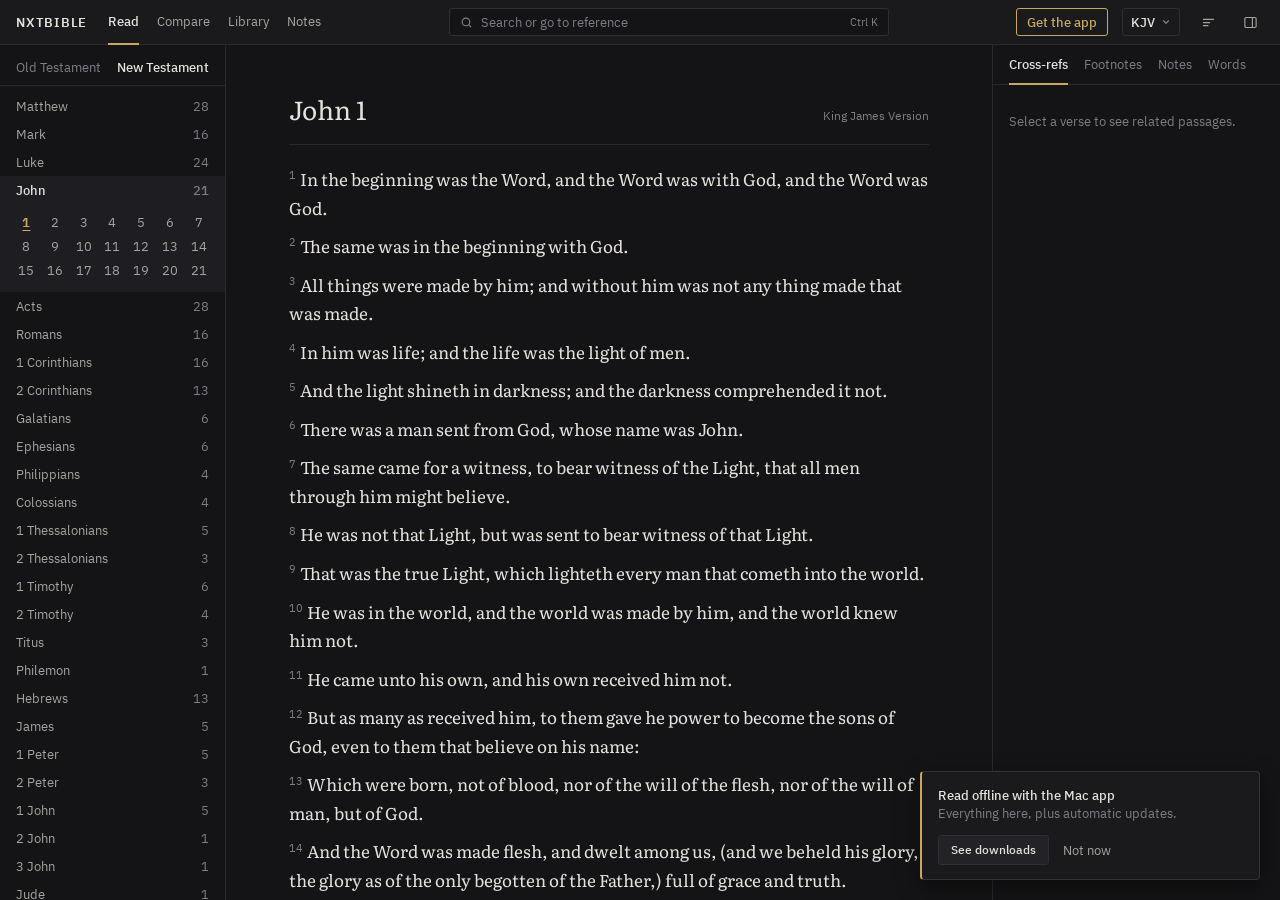
==== index.html @ 22b4a1e2 "Deploy web build from 6adc474" ====
<!doctype html>
<html lang="en">
  <head>
    <meta charset="utf-8" />
    <meta name="viewport" content="width=device-width, initial-scale=1" />
    <meta http-equiv="Content-Security-Policy" content="default-src 'self'; script-src 'self'; style-src 'self' 'unsafe-inline'; font-src 'self' data:; img-src 'self' data:; connect-src 'self' https://api.github.com ws://localhost:5173" />
    <link rel="icon" type="image/svg+xml" href="./favicon.svg" />
    <title>nxtbible</title>
    <script type="module" crossorigin src="./assets/index-Ht3ZjRnN.js"></script>
    <link rel="stylesheet" crossorigin href="./assets/index-B3bSe0-s.css">
  </head>
  <body>
    <div id="root"></div>
  </body>
</html>
---- assets/index-B3bSe0-s.css ----
@font-face{font-family:IBM Plex Sans;font-style:normal;font-display:swap;font-weight:400;src:url(./ibm-plex-sans-cyrillic-ext-400-normal-BJItruJi.woff2) format("woff2"),url(./ibm-plex-sans-cyrillic-ext-400-normal-C1SKuNhx.woff) format("woff");unicode-range:U+0460-052F,U+1C80-1C88,U+20B4,U+2DE0-2DFF,U+A640-A69F,U+FE2E-FE2F}@font-face{font-family:IBM Plex Sans;font-style:normal;font-display:swap;font-weight:400;src:url(./ibm-plex-sans-cyrillic-400-normal-BPWuI_CM.woff2) format("woff2"),url(./ibm-plex-sans-cyrillic-400-normal-CTUnhTqV.woff) format("woff");unicode-range:U+0301,U+0400-045F,U+0490-0491,U+04B0-04B1,U+2116}@font-face{font-family:IBM Plex Sans;font-style:normal;font-display:swap;font-weight:400;src:url(./ibm-plex-sans-greek-400-normal-n6oPB5VF.woff2) format("woff2"),url(./ibm-plex-sans-greek-400-normal-DSasf_jt.woff) format("woff");unicode-range:U+0370-0377,U+037A-037F,U+0384-038A,U+038C,U+038E-03A1,U+03A3-03FF}@font-face{font-family:IBM Plex Sans;font-style:normal;font-display:swap;font-weight:400;src:url(./ibm-plex-sans-vietnamese-400-normal-B97dYap6.woff2) format("woff2"),url(./ibm-plex-sans-vietnamese-400-normal-OKGpH0gQ.woff) format("woff");unicode-range:U+0102-0103,U+0110-0111,U+0128-0129,U+0168-0169,U+01A0-01A1,U+01AF-01B0,U+0300-0301,U+0303-0304,U+0308-0309,U+0323,U+0329,U+1EA0-1EF9,U+20AB}@font-face{font-family:IBM Plex Sans;font-style:normal;font-display:swap;font-weight:400;src:url(./ibm-plex-sans-latin-ext-400-normal-BHf956ki.woff2) format("woff2"),url(./ibm-plex-sans-latin-ext-400-normal-CyDjbWPV.woff) format("woff");unicode-range:U+0100-02AF,U+0304,U+0308,U+0329,U+1E00-1E9F,U+1EF2-1EFF,U+2020,U+20A0-20AB,U+20AD-20C0,U+2113,U+2C60-2C7F,U+A720-A7FF}@font-face{font-family:IBM Plex Sans;font-style:normal;font-display:swap;font-weight:400;src:url(./ibm-plex-sans-latin-400-normal-CdZtFfYS.woff2) format("woff2"),url(./ibm-plex-sans-latin-400-normal-BU83cd9M.woff) format("woff");unicode-range:U+0000-00FF,U+0131,U+0152-0153,U+02BB-02BC,U+02C6,U+02DA,U+02DC,U+0304,U+0308,U+0329,U+2000-206F,U+2074,U+20AC,U+2122,U+2191,U+2193,U+2212,U+2215,U+FEFF,U+FFFD}@font-face{font-family:IBM Plex Sans;font-style:normal;font-display:swap;font-weight:500;src:url(./ibm-plex-sans-cyrillic-ext-500-normal-Cfrm0EKX.woff2) format("woff2"),url(./ibm-plex-sans-cyrillic-ext-500-normal-DujcQJCN.woff) format("woff");unicode-range:U+0460-052F,U+1C80-1C88,U+20B4,U+2DE0-2DFF,U+A640-A69F,U+FE2E-FE2F}@font-face{font-family:IBM Plex Sans;font-style:normal;font-display:swap;font-weight:500;src:url(./ibm-plex-sans-cyrillic-500-normal-D1zm99-P.woff2) format("woff2"),url(./ibm-plex-sans-cyrillic-500-normal-BEypoZQd.woff) format("woff");unicode-range:U+0301,U+0400-045F,U+0490-0491,U+04B0-04B1,U+2116}@font-face{font-family:IBM Plex Sans;font-style:normal;font-display:swap;font-weight:500;src:url(./ibm-plex-sans-greek-500-normal-By04ZBDJ.woff2) format("woff2"),url(./ibm-plex-sans-greek-500-normal-BwBTeJfm.woff) format("woff");unicode-range:U+0370-0377,U+037A-037F,U+0384-038A,U+038C,U+038E-03A1,U+03A3-03FF}@font-face{font-family:IBM Plex Sans;font-style:normal;font-display:swap;font-weight:500;src:url(./ibm-plex-sans-vietnamese-500-normal-rpgY82Kd.woff2) format("woff2"),url(./ibm-plex-sans-vietnamese-500-normal-V_-bWxzT.woff) format("woff");unicode-range:U+0102-0103,U+0110-0111,U+0128-0129,U+0168-0169,U+01A0-01A1,U+01AF-01B0,U+0300-0301,U+0303-0304,U+0308-0309,U+0323,U+0329,U+1EA0-1EF9,U+20AB}@font-face{font-family:IBM Plex Sans;font-style:normal;font-display:swap;font-weight:500;src:url(./ibm-plex-sans-latin-ext-500-normal-DprGrCew.woff2) format("woff2"),url(./ibm-plex-sans-latin-ext-500-normal-CgrnmiIU.woff) format("woff");unicode-range:U+0100-02AF,U+0304,U+0308,U+0329,U+1E00-1E9F,U+1EF2-1EFF,U+2020,U+20A0-20AB,U+20AD-20C0,U+2113,U+2C60-2C7F,U+A720-A7FF}@font-face{font-family:IBM Plex Sans;font-style:normal;font-display:swap;font-weight:500;src:url(./ibm-plex-sans-latin-500-normal-BFLYOLbL.woff2) format("woff2"),url(./ibm-plex-sans-latin-500-normal-Dh0NORqx.woff) format("woff");unicode-range:U+0000-00FF,U+0131,U+0152-0153,U+02BB-02BC,U+02C6,U+02DA,U+02DC,U+0304,U+0308,U+0329,U+2000-206F,U+2074,U+20AC,U+2122,U+2191,U+2193,U+2212,U+2215,U+FEFF,U+FFFD}@font-face{font-family:IBM Plex Sans;font-style:normal;font-display:swap;font-weight:600;src:url(./ibm-plex-sans-cyrillic-ext-600-normal-jBHiQjEG.woff2) format("woff2"),url(./ibm-plex-sans-cyrillic-ext-600-normal-CJ5MtzOJ.woff) format("woff");unicode-range:U+0460-052F,U+1C80-1C88,U+20B4,U+2DE0-2DFF,U+A640-A69F,U+FE2E-FE2F}@font-face{font-family:IBM Plex Sans;font-style:normal;font-display:swap;font-weight:600;src:url(./ibm-plex-sans-cyrillic-600-normal-DM9A4i1K.woff2) format("woff2"),url(./ibm-plex-sans-cyrillic-600-normal-BuRiwhxF.woff) format("woff");unicode-range:U+0301,U+0400-045F,U+0490-0491,U+04B0-04B1,U+2116}@font-face{font-family:IBM Plex Sans;font-style:normal;font-display:swap;font-weight:600;src:url(./ibm-plex-sans-greek-600-normal-FZrtz_q-.woff2) format("woff2"),url(./ibm-plex-sans-greek-600-normal-BJUfoJTU.woff) format("woff");unicode-range:U+0370-0377,U+037A-037F,U+0384-038A,U+038C,U+038E-03A1,U+03A3-03FF}@font-face{font-family:IBM Plex Sans;font-style:normal;font-display:swap;font-weight:600;src:url(./ibm-plex-sans-vietnamese-600-normal-DHNi5J5O.woff2) format("woff2"),url(./ibm-plex-sans-vietnamese-600-normal-D03elqKW.woff) format("woff");unicode-range:U+0102-0103,U+0110-0111,U+0128-0129,U+0168-0169,U+01A0-01A1,U+01AF-01B0,U+0300-0301,U+0303-0304,U+0308-0309,U+0323,U+0329,U+1EA0-1EF9,U+20AB}@font-face{font-family:IBM Plex Sans;font-style:normal;font-display:swap;font-weight:600;src:url(./ibm-plex-sans-latin-ext-600-normal-dAZVOL-H.woff2) format("woff2"),url(./ibm-plex-sans-latin-ext-600-normal-bp4QDljZ.woff) format("woff");unicode-range:U+0100-02AF,U+0304,U+0308,U+0329,U+1E00-1E9F,U+1EF2-1EFF,U+2020,U+20A0-20AB,U+20AD-20C0,U+2113,U+2C60-2C7F,U+A720-A7FF}@font-face{font-family:IBM Plex Sans;font-style:normal;font-display:swap;font-weight:600;src:url(./ibm-plex-sans-latin-600-normal-BGOKnPO6.woff2) format("woff2"),url(./ibm-plex-sans-latin-600-normal-ZykYOGKL.woff) format("woff");unicode-range:U+0000-00FF,U+0131,U+0152-0153,U+02BB-02BC,U+02C6,U+02DA,U+02DC,U+0304,U+0308,U+0329,U+2000-206F,U+2074,U+20AC,U+2122,U+2191,U+2193,U+2212,U+2215,U+FEFF,U+FFFD}@font-face{font-family:Literata;font-style:normal;font-display:swap;font-weight:400;src:url([data-uri]) format("woff2"),url(./literata-cyrillic-ext-400-normal-Cnvai1qE.woff) format("woff");unicode-range:U+0460-052F,U+1C80-1C88,U+20B4,U+2DE0-2DFF,U+A640-A69F,U+FE2E-FE2F}@font-face{font-family:Literata;font-style:normal;font-display:swap;font-weight:400;src:url(./literata-cyrillic-400-normal-BCYdZ4uu.woff2) format("woff2"),url(./literata-cyrillic-400-normal-JS7ncuz3.woff) format("woff");unicode-range:U+0301,U+0400-045F,U+0490-0491,U+04B0-04B1,U+2116}@font-face{font-family:Literata;font-style:normal;font-display:swap;font-weight:400;src:url(./literata-greek-ext-400-normal-BIc4bqRt.woff2) format("woff2"),url(./literata-greek-ext-400-normal-BbpD3vsL.woff) format("woff");unicode-range:U+1F00-1FFF}@font-face{font-family:Literata;font-style:normal;font-display:swap;font-weight:400;src:url(./literata-greek-400-normal-DUXuhftN.woff2) format("woff2"),url(./literata-greek-400-normal-CD0iu55A.woff) format("woff");unicode-range:U+0370-0377,U+037A-037F,U+0384-038A,U+038C,U+038E-03A1,U+03A3-03FF}@font-face{font-family:Literata;font-style:normal;font-display:swap;font-weight:400;src:url(./literata-vietnamese-400-normal-xEdCzdlV.woff2) format("woff2"),url(./literata-vietnamese-400-normal-Ca_s8lW0.woff) format("woff");unicode-range:U+0102-0103,U+0110-0111,U+0128-0129,U+0168-0169,U+01A0-01A1,U+01AF-01B0,U+0300-0301,U+0303-0304,U+0308-0309,U+0323,U+0329,U+1EA0-1EF9,U+20AB}@font-face{font-family:Literata;font-style:normal;font-display:swap;font-weight:400;src:url(./literata-latin-ext-400-normal-CZeQV5yS.woff2) format("woff2"),url(./literata-latin-ext-400-normal-BHF4F2oG.woff) format("woff");unicode-range:U+0100-02AF,U+0304,U+0308,U+0329,U+1E00-1E9F,U+1EF2-1EFF,U+2020,U+20A0-20AB,U+20AD-20C0,U+2113,U+2C60-2C7F,U+A720-A7FF}@font-face{font-family:Literata;font-style:normal;font-display:swap;font-weight:400;src:url(./literata-latin-400-normal-pwNTyDBq.woff2) format("woff2"),url(./literata-latin-400-normal-B0cgBCHK.woff) format("woff");unicode-range:U+0000-00FF,U+0131,U+0152-0153,U+02BB-02BC,U+02C6,U+02DA,U+02DC,U+0304,U+0308,U+0329,U+2000-206F,U+2074,U+20AC,U+2122,U+2191,U+2193,U+2212,U+2215,U+FEFF,U+FFFD}@font-face{font-family:Literata;font-style:italic;font-display:swap;font-weight:400;src:url([data-uri]) format("woff2"),url(./literata-cyrillic-ext-400-italic-BeAWdvci.woff) format("woff");unicode-range:U+0460-052F,U+1C80-1C88,U+20B4,U+2DE0-2DFF,U+A640-A69F,U+FE2E-FE2F}@font-face{font-family:Literata;font-style:italic;font-display:swap;font-weight:400;src:url(./literata-cyrillic-400-italic-ClYt3Ozf.woff2) format("woff2"),url(./literata-cyrillic-400-italic-DPlGxc6O.woff) format("woff");unicode-range:U+0301,U+0400-045F,U+0490-0491,U+04B0-04B1,U+2116}@font-face{font-family:Literata;font-style:italic;font-display:swap;font-weight:400;src:url(./literata-greek-ext-400-italic-o1GE4r_a.woff2) format("woff2"),url(./literata-greek-ext-400-italic-DyfaCOgF.woff) format("woff");unicode-range:U+1F00-1FFF}@font-face{font-family:Literata;font-style:italic;font-display:swap;font-weight:400;src:url(./literata-greek-400-italic-CEYUoctM.woff2) format("woff2"),url(./literata-greek-400-italic-ED1KWX1V.woff) format("woff");unicode-range:U+0370-0377,U+037A-037F,U+0384-038A,U+038C,U+038E-03A1,U+03A3-03FF}@font-face{font-family:Literata;font-style:italic;font-display:swap;font-weight:400;src:url(./literata-vietnamese-400-italic-Bs2MJLnv.woff2) format("woff2"),url(./literata-vietnamese-400-italic-yA4CkU1p.woff) format("woff");unicode-range:U+0102-0103,U+0110-0111,U+0128-0129,U+0168-0169,U+01A0-01A1,U+01AF-01B0,U+0300-0301,U+0303-0304,U+0308-0309,U+0323,U+0329,U+1EA0-1EF9,U+20AB}@font-face{font-family:Literata;font-style:italic;font-display:swap;font-weight:400;src:url(./literata-latin-ext-400-italic-C8rlE46g.woff2) format("woff2"),url(./literata-latin-ext-400-italic-D1LX55po.woff) format("woff");unicode-range:U+0100-02AF,U+0304,U+0308,U+0329,U+1E00-1E9F,U+1EF2-1EFF,U+2020,U+20A0-20AB,U+20AD-20C0,U+2113,U+2C60-2C7F,U+A720-A7FF}@font-face{font-family:Literata;font-style:italic;font-display:swap;font-weight:400;src:url(./literata-latin-400-italic-DKtuPHoV.woff2) format("woff2"),url(./literata-latin-400-italic-QXvc06v1.woff) format("woff");unicode-range:U+0000-00FF,U+0131,U+0152-0153,U+02BB-02BC,U+02C6,U+02DA,U+02DC,U+0304,U+0308,U+0329,U+2000-206F,U+2074,U+20AC,U+2122,U+2191,U+2193,U+2212,U+2215,U+FEFF,U+FFFD}@font-face{font-family:Literata;font-style:normal;font-display:swap;font-weight:500;src:url([data-uri]) format("woff2"),url(./literata-cyrillic-ext-500-normal-DFDvrdW4.woff) format("woff");unicode-range:U+0460-052F,U+1C80-1C88,U+20B4,U+2DE0-2DFF,U+A640-A69F,U+FE2E-FE2F}@font-face{font-family:Literata;font-style:normal;font-display:swap;font-weight:500;src:url(./literata-cyrillic-500-normal-Bg6DPF6j.woff2) format("woff2"),url(./literata-cyrillic-500-normal-DwzCJFvz.woff) format("woff");unicode-range:U+0301,U+0400-045F,U+0490-0491,U+04B0-04B1,U+2116}@font-face{font-family:Literata;font-style:normal;font-display:swap;font-weight:500;src:url(./literata-greek-ext-500-normal-CE9_iuQp.woff2) format("woff2"),url(./literata-greek-ext-500-normal-DG-SfleR.woff) format("woff");unicode-range:U+1F00-1FFF}@font-face{font-family:Literata;font-style:normal;font-display:swap;font-weight:500;src:url(./literata-greek-500-normal-Dh2CYtNl.woff2) format("woff2"),url(./literata-greek-500-normal-DGYUTUkc.woff) format("woff");unicode-range:U+0370-0377,U+037A-037F,U+0384-038A,U+038C,U+038E-03A1,U+03A3-03FF}@font-face{font-family:Literata;font-style:normal;font-display:swap;font-weight:500;src:url(./literata-vietnamese-500-normal-B5oMlP3b.woff2) format("woff2"),url(./literata-vietnamese-500-normal-CBzgk_mG.woff) format("woff");unicode-range:U+0102-0103,U+0110-0111,U+0128-0129,U+0168-0169,U+01A0-01A1,U+01AF-01B0,U+0300-0301,U+0303-0304,U+0308-0309,U+0323,U+0329,U+1EA0-1EF9,U+20AB}@font-face{font-family:Literata;font-style:normal;font-display:swap;font-weight:500;src:url(./literata-latin-ext-500-normal-zKdXPx55.woff2) format("woff2"),url(./literata-latin-ext-500-normal-B-cIQ7Ae.woff) format("woff");unicode-range:U+0100-02AF,U+0304,U+0308,U+0329,U+1E00-1E9F,U+1EF2-1EFF,U+2020,U+20A0-20AB,U+20AD-20C0,U+2113,U+2C60-2C7F,U+A720-A7FF}@font-face{font-family:Literata;font-style:normal;font-display:swap;font-weight:500;src:url(./literata-latin-500-normal-BwsF2DMt.woff2) format("woff2"),url(./literata-latin-500-normal-BMhvqKBX.woff) format("woff");unicode-range:U+0000-00FF,U+0131,U+0152-0153,U+02BB-02BC,U+02C6,U+02DA,U+02DC,U+0304,U+0308,U+0329,U+2000-206F,U+2074,U+20AC,U+2122,U+2191,U+2193,U+2212,U+2215,U+FEFF,U+FFFD}:root{--bg: #141416;--bg-raised: #1a1a1d;--bg-active: #1e1e22;--bg-hover: #232327;--line: #2a2a2e;--line-soft: #222226;--line-strong: #2e2e33;--line-dialog: #333338;--text: #e4e2db;--text-2: #a5a49e;--text-3: #7d7d86;--accent: #c8a861;--hl-yellow: #d9ba5a;--hl-blue: #78a5dc;--hl-green: #7fbb8a;--sans: "IBM Plex Sans", system-ui, sans-serif;--serif: "Literata", Georgia, "Times New Roman", serif;--hebrew: "SBL Hebrew", "Ezra SIL", "Taamey Frank CLM", "Times New Roman", serif;--body-size: 17px;--measure: 640px;color-scheme:dark}*{box-sizing:border-box}html,body,#root{height:100%}body{margin:0;background:var(--bg);color:var(--text);font-family:var(--sans);font-size:13px;-webkit-font-smoothing:antialiased;overflow:hidden}button{font:inherit;color:inherit}a{color:var(--text);text-decoration:none}:focus-visible{outline:2px solid var(--accent);outline-offset:1px;border-radius:2px}::selection{background:#c8a86159}.plain{border:0;background:transparent;padding:0;cursor:pointer;color:var(--text-2);font-size:12.5px}.plain:hover{color:var(--text)}.plain:disabled{opacity:.4;cursor:default}.muted{color:var(--text-3)}.serif{font-family:var(--serif)}.sr-only{position:absolute;width:1px;height:1px;overflow:hidden;clip:rect(0 0 0 0);white-space:nowrap}.app{height:100%;display:flex;flex-direction:column}.app-body{flex:1;min-height:0;display:flex}.topbar{flex:0 0 44px;display:flex;align-items:center;gap:20px;padding:0 16px;border-bottom:1px solid var(--line);background:var(--bg-raised);-webkit-app-region:drag;-webkit-user-select:none;user-select:none}.topbar.mac{padding-left:84px}.topbar button,.topbar input,.topbar .menu{-webkit-app-region:no-drag}.brand{font-weight:600;letter-spacing:.06em;min-width:72px}.primary-nav{display:flex;gap:18px;height:44px}.primary-nav button{border:0;background:transparent;padding:0;cursor:pointer;color:var(--text-2);font-size:13px;border-bottom:2px solid transparent;margin-bottom:-1px}.primary-nav button:hover{color:var(--text)}.primary-nav button[aria-current=page]{color:var(--text);font-weight:500;border-bottom-color:var(--accent)}.search-slot{flex:1 1 280px;display:flex;justify-content:center}.search-trigger{width:100%;max-width:440px;height:28px;display:flex;align-items:center;gap:8px;padding:0 10px;border-radius:3px;border:1px solid var(--line-strong);background:var(--bg);color:var(--text-3);font-size:12.5px;cursor:pointer;text-align:left}.search-trigger:hover{border-color:#3a3a40;color:var(--text-2)}.search-trigger span:first-of-type{flex:1}.kbd{font-size:11px}.top-actions{display:flex;align-items:center;gap:14px;min-width:160px;justify-content:flex-end}.select-btn{height:28px;display:flex;align-items:center;gap:6px;padding:0 8px;border-radius:3px;border:1px solid var(--line-strong);background:var(--bg-raised);font-size:12.5px;font-weight:500;cursor:pointer}.select-btn:hover{background:var(--bg-hover)}.icon-btn{width:28px;height:28px;display:flex;align-items:center;justify-content:center;border:0;border-radius:3px;background:transparent;color:var(--text-2);cursor:pointer}.icon-btn:hover,.icon-btn[aria-expanded=true]{color:var(--text);background:var(--bg-hover)}.menu-anchor{position:relative}.menu{position:absolute;top:calc(100% + 6px);right:0;z-index:30;min-width:240px;padding:6px 0;border-radius:4px;border:1px solid var(--line-dialog);background:var(--bg-raised);box-shadow:0 8px 24px #00000073}.menu.left{left:0;right:auto}.menu-item{width:100%;display:flex;align-items:baseline;gap:10px;padding:7px 14px;border:0;background:transparent;text-align:left;cursor:pointer;font-size:12.5px}.menu-item:hover,.menu-item:focus-visible{background:var(--bg-hover);outline:none}.menu-item .abbr{width:36px;font-weight:500}.menu-item .name{flex:1;color:var(--text-2)}.menu-item[aria-checked=true] .abbr{color:var(--accent)}.settings{padding:14px 16px;width:280px;display:flex;flex-direction:column;gap:14px}.settings h2{margin:0;font-size:12px;font-weight:500;color:var(--text-3)}.settings label{display:flex;flex-direction:column;gap:6px;font-size:12.5px}.settings .row{display:flex;justify-content:space-between;color:var(--text-2)}.settings input[type=range]{accent-color:var(--accent);width:100%}.swatches{display:flex;gap:10px}.swatch{width:22px;height:22px;border-radius:50%;border:2px solid transparent;cursor:pointer;padding:0}.swatch[aria-pressed=true]{border-color:var(--text)}.check{flex-direction:row!important;align-items:center;gap:8px!important;color:var(--text-2);cursor:pointer}.check input{accent-color:var(--accent);margin:0}.sidebar{flex:0 0 220px;min-height:0;display:flex;flex-direction:column;border-right:1px solid var(--line);font-size:12.5px}.testament-tabs{display:flex;gap:16px;padding:14px 16px 10px;border-bottom:1px solid var(--line)}.testament-tabs button{white-space:nowrap;border:0;background:transparent;padding:0;cursor:pointer;color:var(--text-3);font-size:12.5px}.testament-tabs button[aria-pressed=true]{color:var(--text);font-weight:500}.book-list{flex:1;min-height:0;overflow-y:auto;padding:6px 0}.book-row{width:100%;display:flex;justify-content:space-between;padding:6px 16px;border:0;background:transparent;color:var(--text-2);cursor:pointer;font-size:12.5px;text-align:left}.book-row:hover{color:var(--text);background:var(--bg-raised)}.book-row span:last-child{color:var(--text-3);font-variant-numeric:tabular-nums}.book-row[aria-expanded=true]{background:var(--bg-active);color:var(--text);font-weight:500}.book-row.current{color:var(--text)}.chapter-grid{display:grid;grid-template-columns:repeat(7,minmax(0,1fr));padding:6px 12px 10px;background:var(--bg-active);font-variant-numeric:tabular-nums}.chapter-grid button{height:24px;border:0;border-radius:2px;background:transparent;color:var(--text-2);cursor:pointer;font-size:12.5px}.chapter-grid button:hover{background:var(--bg-hover);color:var(--text)}.chapter-grid button[aria-current=true]{color:var(--accent);font-weight:600;text-decoration:underline;text-underline-offset:3px}.history{padding:12px 16px 14px;border-top:1px solid var(--line);display:flex;flex-direction:column;gap:6px;font-size:12px}.history .plain{font-size:12px;text-align:left}.reader{flex:1 1 auto;min-width:0;overflow-y:auto;padding:44px 56px 64px;display:flex;justify-content:center}.reader article{width:100%;max-width:var(--measure);display:flex;flex-direction:column;gap:20px}.chapter-head{display:flex;align-items:baseline;justify-content:space-between;gap:16px;flex-wrap:wrap;padding-bottom:16px;border-bottom:1px solid var(--line)}.chapter-head h1{margin:0;font-family:var(--serif);font-weight:400;font-size:26px}.chapter-head span{font-size:12px;color:var(--text-3)}.verses{font-family:var(--serif);font-size:var(--body-size);line-height:1.68;display:flex;flex-direction:column;gap:10px}.verse{margin:0;cursor:text;border-radius:2px}.verse-wrap{position:relative}.vnum{font-family:var(--sans);font-size:10.5px;color:var(--text-3);margin-right:4px;vertical-align:super;line-height:0;border:0;background:transparent;padding:0;cursor:pointer}.vnum:hover{color:var(--text)}.fn-mark{font-family:var(--sans);font-size:10px;color:var(--text-3);margin-left:1px;vertical-align:super;line-height:0;border:0;background:transparent;padding:0;cursor:pointer}.fn-mark:hover{color:var(--accent)}.marker{display:inline-block;width:5px;height:5px;border-radius:50%;background:var(--accent);margin-left:6px;vertical-align:middle;opacity:.8}mark.hl{color:inherit;border-radius:2px;padding:0 1px}mark.hl-yellow{background:#d9ba5a38}mark.hl-blue{background:#78a5dc38}mark.hl-green{background:#7fbb8a38}.verse-selected{margin:4px -16px;padding:8px 14px;border-left:2px solid var(--accent);background:var(--bg-raised)}.verse-selected .vnum{color:var(--accent)}.verse-actions{display:flex;align-items:center;gap:14px;margin-top:10px;font-family:var(--sans);font-size:12px;flex-wrap:wrap}.verse-actions .plain{font-size:12px}.verse-actions .plain[aria-pressed=true]{color:var(--accent)}.hl-btn{width:14px;height:14px;border-radius:2px;border:0;cursor:pointer;padding:0}.hl-btn[aria-pressed=true]{box-shadow:0 0 0 2px var(--bg-raised),0 0 0 3px var(--text)}.divider{width:1px;height:14px;background:var(--line-strong)}.verse-actions .counts{margin-left:auto;color:var(--text-3)}.chapter-nav{display:flex;justify-content:space-between;margin-top:24px;padding-top:14px;border-top:1px solid var(--line);font-size:12.5px}.loading{color:var(--text-3);font-size:12.5px;padding:24px 0}.panel{flex:0 0 288px;min-height:0;border-left:1px solid var(--line);display:flex;flex-direction:column}.panel-tabs{flex:0 0 40px;display:flex;gap:16px;padding:0 16px;border-bottom:1px solid var(--line)}.panel-tabs button{border:0;border-bottom:2px solid transparent;margin-bottom:-1px;background:transparent;color:var(--text-3);font-size:12.5px;cursor:pointer;padding:0}.panel-tabs button:hover{color:var(--text-2)}.panel-tabs button[aria-selected=true]{color:var(--text);font-weight:500;border-bottom-color:var(--accent)}.panel-body{flex:1;min-height:0;overflow-y:auto;padding:14px 16px 24px;display:flex;flex-direction:column}.panel-label{font-size:12px;color:var(--text-3);padding-bottom:8px;display:flex;justify-content:space-between;gap:8px}.panel-empty{font-size:12.5px;line-height:1.55;color:var(--text-3)}.xref{display:flex;flex-direction:column;gap:2px;padding:10px 0;border:0;border-top:1px solid var(--line);background:transparent;text-align:left;cursor:pointer;width:100%}.xref:last-of-type{border-bottom:1px solid var(--line)}.xref:hover .xref-ref{color:var(--accent)}.xref-ref{font-size:12.5px;font-weight:500}.xref-text{font-family:var(--serif);font-size:13px;line-height:1.5;color:var(--text-2)}.show-more{margin-top:12px;align-self:flex-start}.footnote{margin:0 0 12px;font-size:12.5px;line-height:1.5;color:var(--text-2)}.footnote b{color:var(--text);font-weight:500;margin-right:6px}.footnote.active{color:var(--text)}.note-card{padding:10px 0;border-top:1px solid var(--line);display:flex;flex-direction:column;gap:6px}.note-card p{margin:0;font-size:12.5px;line-height:1.55;white-space:pre-wrap}.note-meta{display:flex;justify-content:space-between;font-size:12px;color:var(--text-3);gap:10px}.note-meta .plain{font-size:12px}textarea.note-input{width:100%;min-height:84px;resize:vertical;border-radius:3px;border:1px solid var(--line-strong);background:var(--bg);color:var(--text);padding:8px 10px;font:12.5px/1.55 var(--sans)}textarea.note-input:focus{outline:none;border-color:var(--accent)}.note-compose{margin-top:14px;display:flex;flex-direction:column;gap:8px}.note-compose .row{display:flex;justify-content:space-between;align-items:center;font-size:11.5px;color:var(--text-3)}.btn{height:26px;padding:0 12px;border-radius:3px;border:1px solid var(--line-strong);background:var(--bg-hover);color:var(--text);font-size:12px;font-weight:500;cursor:pointer}.btn:hover{background:#2a2a2f}.btn:disabled{opacity:.45;cursor:default}.word{width:100%;display:grid;grid-template-columns:minmax(0,1fr) auto;gap:2px 10px;padding:8px 0;border:0;border-top:1px solid var(--line);background:transparent;text-align:left;cursor:pointer}.word:hover .word-orig{color:var(--accent)}.word-orig{font-family:var(--serif);font-size:16px}.word-orig.he{font-family:var(--hebrew);font-size:18px;direction:rtl;text-align:left;unicode-bidi:plaintext}.word-eng{font-size:12.5px;color:var(--text-2);text-align:right;align-self:center}.word-sub{grid-column:1 / -1;font-size:11.5px;color:var(--text-3)}.word-sub em{color:var(--text-2)}.lex{padding:4px 0 12px;font-size:12.5px;line-height:1.55;color:var(--text-2)}.lex .lex-head{color:var(--text);margin-bottom:4px}.lex-def{white-space:pre-wrap}.lex-def b{color:var(--text);font-weight:500}.compare{flex:1;min-width:0;display:flex;flex-direction:column}.compare-bar{flex:0 0 auto;min-height:48px;display:flex;align-items:center;gap:24px;padding:0 24px;border-bottom:1px solid var(--line);flex-wrap:wrap}.compare-bar h1{margin:0;font-family:var(--serif);font-weight:400;font-size:18px;display:flex;align-items:center;gap:8px}.chip-row{display:flex;align-items:center;gap:14px;font-size:12.5px}.chip{display:inline-flex;align-items:center;gap:3px;font-weight:500}.chip button{border:0;background:transparent;color:var(--text-3);cursor:pointer;padding:0 2px;line-height:1;font-size:13px;opacity:0}.chip:hover button,.chip button:focus-visible{opacity:1}.chip button:hover{color:var(--text)}.compare-tools{margin-left:auto;display:flex;align-items:center;gap:20px;font-size:12.5px}.segmented{display:flex;border:1px solid var(--line-strong);border-radius:3px;overflow:hidden}.segmented button{height:26px;padding:0 10px;border:0;background:transparent;color:var(--text-2);font-size:12px;cursor:pointer}.segmented button+button{border-left:1px solid var(--line-strong)}.segmented button[aria-pressed=true]{background:var(--line);color:var(--text);font-weight:500}.compare-scroll{flex:1;min-height:0;overflow:auto;padding:28px 24px 48px}.side-grid{display:grid;column-gap:32px;max-width:1320px;margin:0 auto;font-family:var(--serif);font-size:var(--compare-size, 15.5px);line-height:1.65}.col-head{font-family:var(--sans);display:flex;justify-content:space-between;padding-bottom:10px;border-bottom:1px solid var(--line);font-size:12.5px;position:sticky;top:-28px;background:var(--bg);z-index:1;padding-top:4px}.col-head span:first-child{font-weight:500}.cmp-cell{margin:0;padding:12px 0;border-top:1px solid var(--line-soft);cursor:pointer}.cmp-cell.first{border-top:0}.cmp-cell.sel{padding:12px;background:var(--bg-raised);border-left:2px solid var(--accent)}.cmp-cell.sel .vnum{color:var(--accent)}.diff{border-bottom:1px dotted var(--accent)}.interleaved{max-width:720px;margin:0 auto;display:flex;flex-direction:column;font-family:var(--serif);font-size:var(--compare-size, 16px);line-height:1.65}.il-section{display:grid;grid-template-columns:44px minmax(0,1fr);column-gap:16px;row-gap:8px;padding:16px 0;border-top:1px solid var(--line);cursor:pointer}.il-section:last-child{border-bottom:1px solid var(--line)}.il-section.sel{padding:16px 14px;margin:0 -16px;border-left:2px solid var(--accent);background:var(--bg-raised);cursor:default}.il-ref{font-family:var(--sans);font-size:12px;color:var(--text-3);grid-column:1 / -1;display:flex;gap:16px;align-items:center}.il-section.sel .il-ref>span:first-child{color:var(--accent)}.il-ref .plain{font-size:12px}.il-abbr{font-family:var(--sans);font-size:11px;color:var(--text-3);padding-top:3px}.il-section p{margin:0}.il-orig{font-family:var(--sans)!important;font-size:12px;color:var(--text-2)}.scrim{position:fixed;top:0;right:0;bottom:0;left:0;z-index:50;background:#0a0a0c99;display:flex;justify-content:center;align-items:flex-start}.palette{margin-top:96px;width:calc(100% - 32px);max-width:600px;max-height:calc(100vh - 160px);border-radius:4px;background:var(--bg-raised);border:1px solid var(--line-dialog);box-shadow:0 8px 24px #00000073;display:flex;flex-direction:column}.palette-input{display:flex;align-items:center;gap:10px;padding:0 14px;height:48px;border-bottom:1px solid var(--line)}.palette-input input{flex:1;height:36px;border:0;background:transparent;color:var(--text);font:16px var(--sans);outline:none}.palette-input .tl{font-size:12px;color:var(--text-2)}.palette-results{flex:1;min-height:0;overflow-y:auto;padding:6px 0}.result{width:100%;display:flex;flex-direction:column;gap:3px;padding:8px 16px;border:0;border-left:2px solid transparent;background:transparent;text-align:left;cursor:pointer;color:var(--text-2);font-size:13px}.result[aria-selected=true]{background:var(--bg-hover);border-left-color:var(--accent);color:var(--text);padding-left:14px}.result .r-head{width:100%;display:flex;justify-content:space-between;gap:12px;font-size:12.5px}.result.ref .r-head{font-size:13.5px}.result .r-title{font-weight:500;color:var(--text)}.result.minor .r-title{font-weight:400;color:inherit}.result .r-hint{font-size:11.5px;color:var(--text-3);white-space:nowrap}.result .r-text{font-family:var(--serif);font-size:13.5px;line-height:1.5;color:var(--text-2)}.result .r-text mark{background:transparent;color:var(--text);border-bottom:1px solid var(--accent)}.result-group{padding:12px 16px 4px;font-size:11.5px;color:var(--text-3);border-top:1px solid var(--line);margin-top:6px;display:flex;justify-content:space-between}.result-group.first{border-top:0;margin-top:0}.palette-empty{padding:14px 16px;color:var(--text-3);font-size:12.5px}.palette-foot{display:flex;gap:18px;padding:8px 16px;border-top:1px solid var(--line);font-size:11.5px;color:var(--text-3);flex-wrap:wrap}.page{flex:1;min-width:0;overflow-y:auto;padding:44px 56px 64px}.page-inner{max-width:880px;margin:0 auto;display:flex;flex-direction:column;gap:28px}.page h1{margin:0;font-family:var(--serif);font-weight:400;font-size:26px}.page h2{margin:0 0 10px;font-size:12px;font-weight:500;color:var(--text-3)}.page-head{display:flex;justify-content:space-between;align-items:baseline;gap:16px;padding-bottom:16px;border-bottom:1px solid var(--line);flex-wrap:wrap}table.list{width:100%;border-collapse:collapse;font-size:12.5px}table.list th{text-align:left;font-weight:500;color:var(--text-3);padding:0 12px 8px 0;border-bottom:1px solid var(--line)}table.list td{padding:11px 12px 11px 0;border-bottom:1px solid var(--line-soft);color:var(--text-2);vertical-align:baseline}table.list td:first-child{color:var(--text);font-weight:500}.sources{font-size:12.5px;line-height:1.7;color:var(--text-2);margin:0;padding-left:18px}.sources a{color:var(--text);border-bottom:1px solid var(--line-strong)}.filter-row{display:flex;gap:16px;align-items:center;flex-wrap:wrap}.filter-tabs{display:flex;gap:16px}.filter-tabs button{border:0;background:transparent;padding:4px 0;color:var(--text-3);cursor:pointer;font-size:12.5px;border-bottom:2px solid transparent}.filter-tabs button[aria-pressed=true]{color:var(--text);font-weight:500;border-bottom-color:var(--accent)}.filter-input{margin-left:auto;height:28px;width:240px;max-width:100%;border-radius:3px;border:1px solid var(--line-strong);background:var(--bg);color:var(--text);padding:0 10px;font:12.5px var(--sans)}.filter-input:focus{outline:none;border-color:var(--accent)}.entry{padding:14px 0;border-top:1px solid var(--line);display:flex;flex-direction:column;gap:6px}.entry-head{display:flex;justify-content:space-between;align-items:baseline;gap:12px}.entry-head .plain.ref{color:var(--text);font-weight:500;font-size:13px}.entry-head .plain.ref:hover{color:var(--accent)}.entry-text{margin:0;font-family:var(--serif);font-size:14.5px;line-height:1.6;color:var(--text-2)}.entry-note{margin:0;font-size:12.5px;line-height:1.55;white-space:pre-wrap}.swatch-dot{display:inline-block;width:9px;height:9px;border-radius:2px;margin-right:6px}.toast{position:fixed;left:50%;bottom:24px;transform:translate(-50%);z-index:60;padding:8px 14px;border-radius:4px;background:var(--bg-hover);border:1px solid var(--line-dialog);font-size:12.5px;box-shadow:0 6px 18px #0006}.get-app-btn{height:28px;padding:0 10px;border-radius:3px;border:1px solid var(--accent);background:transparent;color:var(--accent);font-size:12.5px;font-weight:500;cursor:pointer;white-space:nowrap}.get-app-btn:hover,.get-app-btn[aria-expanded=true]{background:#c8a8611f}.get-app{width:320px;padding:14px 16px;display:flex;flex-direction:column;gap:10px;font-size:12.5px;line-height:1.5}.get-app h2{margin:0;font-size:14px;font-weight:600}.get-app p{margin:0}.get-app ul{margin:0;padding-left:16px;color:var(--text-2);display:flex;flex-direction:column;gap:4px}.get-app .fine{font-size:11.5px;color:var(--text-3)}.get-app .fine a{color:var(--text-2);border-bottom:1px solid var(--line-strong)}.btn-accent{display:inline-flex;align-items:center;justify-content:center;height:32px;background:var(--accent);border-color:var(--accent);color:#141416;font-size:12.5px;text-decoration:none}.btn-accent:hover{background:var(--accent);filter:brightness(1.08);color:#141416}.download-offer{position:fixed;right:20px;bottom:20px;z-index:40;width:340px;max-width:calc(100vw - 32px);padding:14px 16px;border-radius:4px;border:1px solid var(--line-dialog);border-left:2px solid var(--accent);background:var(--bg-raised);box-shadow:0 8px 24px #00000073;display:flex;flex-direction:column;gap:12px;font-size:12.5px;line-height:1.5}.download-offer strong{display:block;font-weight:500}.download-offer-actions{display:flex;align-items:center;gap:14px}.download-offer .btn{display:inline-flex;align-items:center;height:30px;text-decoration:none}@media (max-width: 1180px){.reader,.page{padding:32px 32px 56px}}
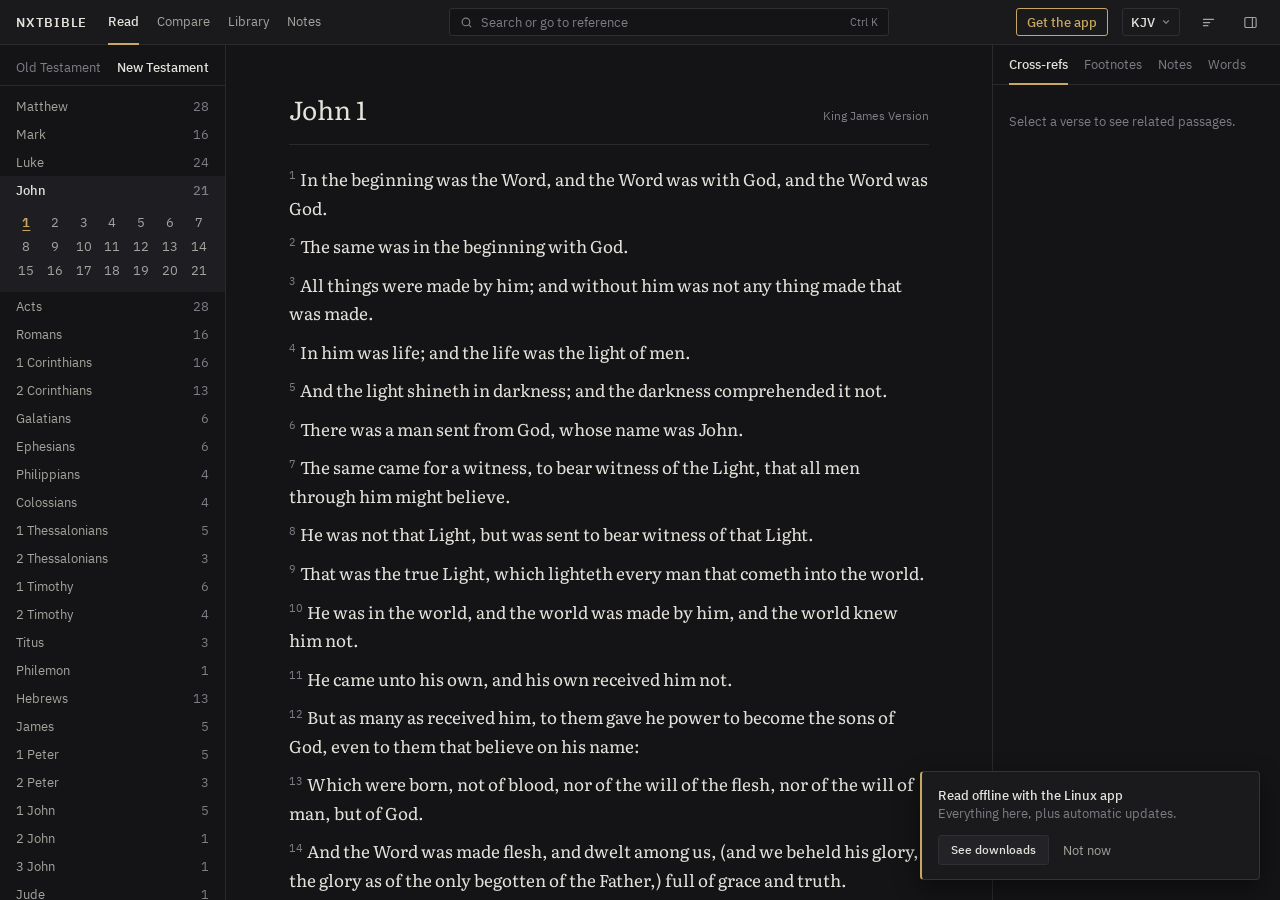
==== commit a8b8e4bf: "Deploy web build from 834db82" ====
--- a/index.html
+++ b/index.html
@@ -2,12 +2,20 @@
 <html lang="en">
   <head>
     <meta charset="utf-8" />
-    <meta name="viewport" content="width=device-width, initial-scale=1" />
+    <meta name="viewport" content="width=device-width, initial-scale=1, viewport-fit=cover" />
     <meta http-equiv="Content-Security-Policy" content="default-src 'self'; script-src 'self'; style-src 'self' 'unsafe-inline'; font-src 'self' data:; img-src 'self' data:; connect-src 'self' https://api.github.com ws://localhost:5173" />
     <link rel="icon" type="image/svg+xml" href="./favicon.svg" />
+    <!-- Home-screen icon and name (iOS uses apple-touch-icon; Android reads the manifest) -->
+    <link rel="apple-touch-icon" href="./apple-touch-icon.png" />
+    <meta name="apple-mobile-web-app-title" content="nxtbible" />
+    <meta name="mobile-web-app-capable" content="yes" />
+    <meta name="apple-mobile-web-app-capable" content="yes" />
+    <meta name="apple-mobile-web-app-status-bar-style" content="black-translucent" />
+    <link rel="manifest" href="./manifest.webmanifest" />
+    <meta name="theme-color" content="#141416" />
     <title>nxtbible</title>
-    <script type="module" crossorigin src="./assets/index-Ht3ZjRnN.js"></script>
-    <link rel="stylesheet" crossorigin href="./assets/index-B3bSe0-s.css">
+    <script type="module" crossorigin src="./assets/index-Ceu5Vo7L.js"></script>
+    <link rel="stylesheet" crossorigin href="./assets/index-Dove_MPq.css">
   </head>
   <body>
     <div id="root"></div>
--- a/assets/index-Dove_MPq.css
+++ b/assets/index-Dove_MPq.css
@@ -0,0 +1 @@
+@font-face{font-family:IBM Plex Sans;font-style:normal;font-display:swap;font-weight:400;src:url(./ibm-plex-sans-cyrillic-ext-400-normal-BJItruJi.woff2) format("woff2"),url(./ibm-plex-sans-cyrillic-ext-400-normal-C1SKuNhx.woff) format("woff");unicode-range:U+0460-052F,U+1C80-1C88,U+20B4,U+2DE0-2DFF,U+A640-A69F,U+FE2E-FE2F}@font-face{font-family:IBM Plex Sans;font-style:normal;font-display:swap;font-weight:400;src:url(./ibm-plex-sans-cyrillic-400-normal-BPWuI_CM.woff2) format("woff2"),url(./ibm-plex-sans-cyrillic-400-normal-CTUnhTqV.woff) format("woff");unicode-range:U+0301,U+0400-045F,U+0490-0491,U+04B0-04B1,U+2116}@font-face{font-family:IBM Plex Sans;font-style:normal;font-display:swap;font-weight:400;src:url(./ibm-plex-sans-greek-400-normal-n6oPB5VF.woff2) format("woff2"),url(./ibm-plex-sans-greek-400-normal-DSasf_jt.woff) format("woff");unicode-range:U+0370-0377,U+037A-037F,U+0384-038A,U+038C,U+038E-03A1,U+03A3-03FF}@font-face{font-family:IBM Plex Sans;font-style:normal;font-display:swap;font-weight:400;src:url(./ibm-plex-sans-vietnamese-400-normal-B97dYap6.woff2) format("woff2"),url(./ibm-plex-sans-vietnamese-400-normal-OKGpH0gQ.woff) format("woff");unicode-range:U+0102-0103,U+0110-0111,U+0128-0129,U+0168-0169,U+01A0-01A1,U+01AF-01B0,U+0300-0301,U+0303-0304,U+0308-0309,U+0323,U+0329,U+1EA0-1EF9,U+20AB}@font-face{font-family:IBM Plex Sans;font-style:normal;font-display:swap;font-weight:400;src:url(./ibm-plex-sans-latin-ext-400-normal-BHf956ki.woff2) format("woff2"),url(./ibm-plex-sans-latin-ext-400-normal-CyDjbWPV.woff) format("woff");unicode-range:U+0100-02AF,U+0304,U+0308,U+0329,U+1E00-1E9F,U+1EF2-1EFF,U+2020,U+20A0-20AB,U+20AD-20C0,U+2113,U+2C60-2C7F,U+A720-A7FF}@font-face{font-family:IBM Plex Sans;font-style:normal;font-display:swap;font-weight:400;src:url(./ibm-plex-sans-latin-400-normal-CdZtFfYS.woff2) format("woff2"),url(./ibm-plex-sans-latin-400-normal-BU83cd9M.woff) format("woff");unicode-range:U+0000-00FF,U+0131,U+0152-0153,U+02BB-02BC,U+02C6,U+02DA,U+02DC,U+0304,U+0308,U+0329,U+2000-206F,U+2074,U+20AC,U+2122,U+2191,U+2193,U+2212,U+2215,U+FEFF,U+FFFD}@font-face{font-family:IBM Plex Sans;font-style:normal;font-display:swap;font-weight:500;src:url(./ibm-plex-sans-cyrillic-ext-500-normal-Cfrm0EKX.woff2) format("woff2"),url(./ibm-plex-sans-cyrillic-ext-500-normal-DujcQJCN.woff) format("woff");unicode-range:U+0460-052F,U+1C80-1C88,U+20B4,U+2DE0-2DFF,U+A640-A69F,U+FE2E-FE2F}@font-face{font-family:IBM Plex Sans;font-style:normal;font-display:swap;font-weight:500;src:url(./ibm-plex-sans-cyrillic-500-normal-D1zm99-P.woff2) format("woff2"),url(./ibm-plex-sans-cyrillic-500-normal-BEypoZQd.woff) format("woff");unicode-range:U+0301,U+0400-045F,U+0490-0491,U+04B0-04B1,U+2116}@font-face{font-family:IBM Plex Sans;font-style:normal;font-display:swap;font-weight:500;src:url(./ibm-plex-sans-greek-500-normal-By04ZBDJ.woff2) format("woff2"),url(./ibm-plex-sans-greek-500-normal-BwBTeJfm.woff) format("woff");unicode-range:U+0370-0377,U+037A-037F,U+0384-038A,U+038C,U+038E-03A1,U+03A3-03FF}@font-face{font-family:IBM Plex Sans;font-style:normal;font-display:swap;font-weight:500;src:url(./ibm-plex-sans-vietnamese-500-normal-rpgY82Kd.woff2) format("woff2"),url(./ibm-plex-sans-vietnamese-500-normal-V_-bWxzT.woff) format("woff");unicode-range:U+0102-0103,U+0110-0111,U+0128-0129,U+0168-0169,U+01A0-01A1,U+01AF-01B0,U+0300-0301,U+0303-0304,U+0308-0309,U+0323,U+0329,U+1EA0-1EF9,U+20AB}@font-face{font-family:IBM Plex Sans;font-style:normal;font-display:swap;font-weight:500;src:url(./ibm-plex-sans-latin-ext-500-normal-DprGrCew.woff2) format("woff2"),url(./ibm-plex-sans-latin-ext-500-normal-CgrnmiIU.woff) format("woff");unicode-range:U+0100-02AF,U+0304,U+0308,U+0329,U+1E00-1E9F,U+1EF2-1EFF,U+2020,U+20A0-20AB,U+20AD-20C0,U+2113,U+2C60-2C7F,U+A720-A7FF}@font-face{font-family:IBM Plex Sans;font-style:normal;font-display:swap;font-weight:500;src:url(./ibm-plex-sans-latin-500-normal-BFLYOLbL.woff2) format("woff2"),url(./ibm-plex-sans-latin-500-normal-Dh0NORqx.woff) format("woff");unicode-range:U+0000-00FF,U+0131,U+0152-0153,U+02BB-02BC,U+02C6,U+02DA,U+02DC,U+0304,U+0308,U+0329,U+2000-206F,U+2074,U+20AC,U+2122,U+2191,U+2193,U+2212,U+2215,U+FEFF,U+FFFD}@font-face{font-family:IBM Plex Sans;font-style:normal;font-display:swap;font-weight:600;src:url(./ibm-plex-sans-cyrillic-ext-600-normal-jBHiQjEG.woff2) format("woff2"),url(./ibm-plex-sans-cyrillic-ext-600-normal-CJ5MtzOJ.woff) format("woff");unicode-range:U+0460-052F,U+1C80-1C88,U+20B4,U+2DE0-2DFF,U+A640-A69F,U+FE2E-FE2F}@font-face{font-family:IBM Plex Sans;font-style:normal;font-display:swap;font-weight:600;src:url(./ibm-plex-sans-cyrillic-600-normal-DM9A4i1K.woff2) format("woff2"),url(./ibm-plex-sans-cyrillic-600-normal-BuRiwhxF.woff) format("woff");unicode-range:U+0301,U+0400-045F,U+0490-0491,U+04B0-04B1,U+2116}@font-face{font-family:IBM Plex Sans;font-style:normal;font-display:swap;font-weight:600;src:url(./ibm-plex-sans-greek-600-normal-FZrtz_q-.woff2) format("woff2"),url(./ibm-plex-sans-greek-600-normal-BJUfoJTU.woff) format("woff");unicode-range:U+0370-0377,U+037A-037F,U+0384-038A,U+038C,U+038E-03A1,U+03A3-03FF}@font-face{font-family:IBM Plex Sans;font-style:normal;font-display:swap;font-weight:600;src:url(./ibm-plex-sans-vietnamese-600-normal-DHNi5J5O.woff2) format("woff2"),url(./ibm-plex-sans-vietnamese-600-normal-D03elqKW.woff) format("woff");unicode-range:U+0102-0103,U+0110-0111,U+0128-0129,U+0168-0169,U+01A0-01A1,U+01AF-01B0,U+0300-0301,U+0303-0304,U+0308-0309,U+0323,U+0329,U+1EA0-1EF9,U+20AB}@font-face{font-family:IBM Plex Sans;font-style:normal;font-display:swap;font-weight:600;src:url(./ibm-plex-sans-latin-ext-600-normal-dAZVOL-H.woff2) format("woff2"),url(./ibm-plex-sans-latin-ext-600-normal-bp4QDljZ.woff) format("woff");unicode-range:U+0100-02AF,U+0304,U+0308,U+0329,U+1E00-1E9F,U+1EF2-1EFF,U+2020,U+20A0-20AB,U+20AD-20C0,U+2113,U+2C60-2C7F,U+A720-A7FF}@font-face{font-family:IBM Plex Sans;font-style:normal;font-display:swap;font-weight:600;src:url(./ibm-plex-sans-latin-600-normal-BGOKnPO6.woff2) format("woff2"),url(./ibm-plex-sans-latin-600-normal-ZykYOGKL.woff) format("woff");unicode-range:U+0000-00FF,U+0131,U+0152-0153,U+02BB-02BC,U+02C6,U+02DA,U+02DC,U+0304,U+0308,U+0329,U+2000-206F,U+2074,U+20AC,U+2122,U+2191,U+2193,U+2212,U+2215,U+FEFF,U+FFFD}@font-face{font-family:Literata;font-style:normal;font-display:swap;font-weight:400;src:url([data-uri]) format("woff2"),url(./literata-cyrillic-ext-400-normal-Cnvai1qE.woff) format("woff");unicode-range:U+0460-052F,U+1C80-1C88,U+20B4,U+2DE0-2DFF,U+A640-A69F,U+FE2E-FE2F}@font-face{font-family:Literata;font-style:normal;font-display:swap;font-weight:400;src:url(./literata-cyrillic-400-normal-BCYdZ4uu.woff2) format("woff2"),url(./literata-cyrillic-400-normal-JS7ncuz3.woff) format("woff");unicode-range:U+0301,U+0400-045F,U+0490-0491,U+04B0-04B1,U+2116}@font-face{font-family:Literata;font-style:normal;font-display:swap;font-weight:400;src:url(./literata-greek-ext-400-normal-BIc4bqRt.woff2) format("woff2"),url(./literata-greek-ext-400-normal-BbpD3vsL.woff) format("woff");unicode-range:U+1F00-1FFF}@font-face{font-family:Literata;font-style:normal;font-display:swap;font-weight:400;src:url(./literata-greek-400-normal-DUXuhftN.woff2) format("woff2"),url(./literata-greek-400-normal-CD0iu55A.woff) format("woff");unicode-range:U+0370-0377,U+037A-037F,U+0384-038A,U+038C,U+038E-03A1,U+03A3-03FF}@font-face{font-family:Literata;font-style:normal;font-display:swap;font-weight:400;src:url(./literata-vietnamese-400-normal-xEdCzdlV.woff2) format("woff2"),url(./literata-vietnamese-400-normal-Ca_s8lW0.woff) format("woff");unicode-range:U+0102-0103,U+0110-0111,U+0128-0129,U+0168-0169,U+01A0-01A1,U+01AF-01B0,U+0300-0301,U+0303-0304,U+0308-0309,U+0323,U+0329,U+1EA0-1EF9,U+20AB}@font-face{font-family:Literata;font-style:normal;font-display:swap;font-weight:400;src:url(./literata-latin-ext-400-normal-CZeQV5yS.woff2) format("woff2"),url(./literata-latin-ext-400-normal-BHF4F2oG.woff) format("woff");unicode-range:U+0100-02AF,U+0304,U+0308,U+0329,U+1E00-1E9F,U+1EF2-1EFF,U+2020,U+20A0-20AB,U+20AD-20C0,U+2113,U+2C60-2C7F,U+A720-A7FF}@font-face{font-family:Literata;font-style:normal;font-display:swap;font-weight:400;src:url(./literata-latin-400-normal-pwNTyDBq.woff2) format("woff2"),url(./literata-latin-400-normal-B0cgBCHK.woff) format("woff");unicode-range:U+0000-00FF,U+0131,U+0152-0153,U+02BB-02BC,U+02C6,U+02DA,U+02DC,U+0304,U+0308,U+0329,U+2000-206F,U+2074,U+20AC,U+2122,U+2191,U+2193,U+2212,U+2215,U+FEFF,U+FFFD}@font-face{font-family:Literata;font-style:italic;font-display:swap;font-weight:400;src:url([data-uri]) format("woff2"),url(./literata-cyrillic-ext-400-italic-BeAWdvci.woff) format("woff");unicode-range:U+0460-052F,U+1C80-1C88,U+20B4,U+2DE0-2DFF,U+A640-A69F,U+FE2E-FE2F}@font-face{font-family:Literata;font-style:italic;font-display:swap;font-weight:400;src:url(./literata-cyrillic-400-italic-ClYt3Ozf.woff2) format("woff2"),url(./literata-cyrillic-400-italic-DPlGxc6O.woff) format("woff");unicode-range:U+0301,U+0400-045F,U+0490-0491,U+04B0-04B1,U+2116}@font-face{font-family:Literata;font-style:italic;font-display:swap;font-weight:400;src:url(./literata-greek-ext-400-italic-o1GE4r_a.woff2) format("woff2"),url(./literata-greek-ext-400-italic-DyfaCOgF.woff) format("woff");unicode-range:U+1F00-1FFF}@font-face{font-family:Literata;font-style:italic;font-display:swap;font-weight:400;src:url(./literata-greek-400-italic-CEYUoctM.woff2) format("woff2"),url(./literata-greek-400-italic-ED1KWX1V.woff) format("woff");unicode-range:U+0370-0377,U+037A-037F,U+0384-038A,U+038C,U+038E-03A1,U+03A3-03FF}@font-face{font-family:Literata;font-style:italic;font-display:swap;font-weight:400;src:url(./literata-vietnamese-400-italic-Bs2MJLnv.woff2) format("woff2"),url(./literata-vietnamese-400-italic-yA4CkU1p.woff) format("woff");unicode-range:U+0102-0103,U+0110-0111,U+0128-0129,U+0168-0169,U+01A0-01A1,U+01AF-01B0,U+0300-0301,U+0303-0304,U+0308-0309,U+0323,U+0329,U+1EA0-1EF9,U+20AB}@font-face{font-family:Literata;font-style:italic;font-display:swap;font-weight:400;src:url(./literata-latin-ext-400-italic-C8rlE46g.woff2) format("woff2"),url(./literata-latin-ext-400-italic-D1LX55po.woff) format("woff");unicode-range:U+0100-02AF,U+0304,U+0308,U+0329,U+1E00-1E9F,U+1EF2-1EFF,U+2020,U+20A0-20AB,U+20AD-20C0,U+2113,U+2C60-2C7F,U+A720-A7FF}@font-face{font-family:Literata;font-style:italic;font-display:swap;font-weight:400;src:url(./literata-latin-400-italic-DKtuPHoV.woff2) format("woff2"),url(./literata-latin-400-italic-QXvc06v1.woff) format("woff");unicode-range:U+0000-00FF,U+0131,U+0152-0153,U+02BB-02BC,U+02C6,U+02DA,U+02DC,U+0304,U+0308,U+0329,U+2000-206F,U+2074,U+20AC,U+2122,U+2191,U+2193,U+2212,U+2215,U+FEFF,U+FFFD}@font-face{font-family:Literata;font-style:normal;font-display:swap;font-weight:500;src:url([data-uri]) format("woff2"),url(./literata-cyrillic-ext-500-normal-DFDvrdW4.woff) format("woff");unicode-range:U+0460-052F,U+1C80-1C88,U+20B4,U+2DE0-2DFF,U+A640-A69F,U+FE2E-FE2F}@font-face{font-family:Literata;font-style:normal;font-display:swap;font-weight:500;src:url(./literata-cyrillic-500-normal-Bg6DPF6j.woff2) format("woff2"),url(./literata-cyrillic-500-normal-DwzCJFvz.woff) format("woff");unicode-range:U+0301,U+0400-045F,U+0490-0491,U+04B0-04B1,U+2116}@font-face{font-family:Literata;font-style:normal;font-display:swap;font-weight:500;src:url(./literata-greek-ext-500-normal-CE9_iuQp.woff2) format("woff2"),url(./literata-greek-ext-500-normal-DG-SfleR.woff) format("woff");unicode-range:U+1F00-1FFF}@font-face{font-family:Literata;font-style:normal;font-display:swap;font-weight:500;src:url(./literata-greek-500-normal-Dh2CYtNl.woff2) format("woff2"),url(./literata-greek-500-normal-DGYUTUkc.woff) format("woff");unicode-range:U+0370-0377,U+037A-037F,U+0384-038A,U+038C,U+038E-03A1,U+03A3-03FF}@font-face{font-family:Literata;font-style:normal;font-display:swap;font-weight:500;src:url(./literata-vietnamese-500-normal-B5oMlP3b.woff2) format("woff2"),url(./literata-vietnamese-500-normal-CBzgk_mG.woff) format("woff");unicode-range:U+0102-0103,U+0110-0111,U+0128-0129,U+0168-0169,U+01A0-01A1,U+01AF-01B0,U+0300-0301,U+0303-0304,U+0308-0309,U+0323,U+0329,U+1EA0-1EF9,U+20AB}@font-face{font-family:Literata;font-style:normal;font-display:swap;font-weight:500;src:url(./literata-latin-ext-500-normal-zKdXPx55.woff2) format("woff2"),url(./literata-latin-ext-500-normal-B-cIQ7Ae.woff) format("woff");unicode-range:U+0100-02AF,U+0304,U+0308,U+0329,U+1E00-1E9F,U+1EF2-1EFF,U+2020,U+20A0-20AB,U+20AD-20C0,U+2113,U+2C60-2C7F,U+A720-A7FF}@font-face{font-family:Literata;font-style:normal;font-display:swap;font-weight:500;src:url(./literata-latin-500-normal-BwsF2DMt.woff2) format("woff2"),url(./literata-latin-500-normal-BMhvqKBX.woff) format("woff");unicode-range:U+0000-00FF,U+0131,U+0152-0153,U+02BB-02BC,U+02C6,U+02DA,U+02DC,U+0304,U+0308,U+0329,U+2000-206F,U+2074,U+20AC,U+2122,U+2191,U+2193,U+2212,U+2215,U+FEFF,U+FFFD}:root{--bg: #141416;--bg-raised: #1a1a1d;--bg-active: #1e1e22;--bg-hover: #232327;--line: #2a2a2e;--line-soft: #222226;--line-strong: #2e2e33;--line-dialog: #333338;--text: #e4e2db;--text-2: #a5a49e;--text-3: #7d7d86;--accent: #c8a861;--hl-yellow: #d9ba5a;--hl-blue: #78a5dc;--hl-green: #7fbb8a;--hl-pink: #d08a9a;--sans: "IBM Plex Sans", system-ui, sans-serif;--serif: "Literata", Georgia, "Times New Roman", serif;--hebrew: "SBL Hebrew", "Ezra SIL", "Taamey Frank CLM", "Times New Roman", serif;--body-size: 17px;--measure: 640px;color-scheme:dark}*{box-sizing:border-box}html,body,#root{height:100%}body{margin:0;background:var(--bg);color:var(--text);font-family:var(--sans);font-size:13px;-webkit-font-smoothing:antialiased;overflow:hidden}button{font:inherit;color:inherit}a{color:var(--text);text-decoration:none}:focus-visible{outline:2px solid var(--accent);outline-offset:1px;border-radius:2px}::selection{background:#c8a86159}.plain{border:0;background:transparent;padding:0;cursor:pointer;color:var(--text-2);font-size:12.5px}.plain:hover{color:var(--text)}.plain:disabled{opacity:.4;cursor:default}.muted{color:var(--text-3)}.serif{font-family:var(--serif)}.sr-only{position:absolute;width:1px;height:1px;overflow:hidden;clip:rect(0 0 0 0);white-space:nowrap}.app{height:100%;display:flex;flex-direction:column}.app-body{flex:1;min-height:0;display:flex}.topbar{flex:0 0 44px;display:flex;align-items:center;gap:20px;padding:0 16px;border-bottom:1px solid var(--line);background:var(--bg-raised);-webkit-app-region:drag;-webkit-user-select:none;user-select:none}.topbar.mac{padding-left:84px}.topbar button,.topbar input,.topbar .menu{-webkit-app-region:no-drag}.brand{font-weight:600;letter-spacing:.06em;min-width:72px}.primary-nav{display:flex;gap:18px;height:44px}.primary-nav button{border:0;background:transparent;padding:0;cursor:pointer;color:var(--text-2);font-size:13px;border-bottom:2px solid transparent;margin-bottom:-1px}.primary-nav button:hover{color:var(--text)}.primary-nav button[aria-current=page]{color:var(--text);font-weight:500;border-bottom-color:var(--accent)}.search-slot{flex:1 1 280px;display:flex;justify-content:center}.search-trigger{width:100%;max-width:440px;height:28px;display:flex;align-items:center;gap:8px;padding:0 10px;border-radius:3px;border:1px solid var(--line-strong);background:var(--bg);color:var(--text-3);font-size:12.5px;cursor:pointer;text-align:left}.search-trigger:hover{border-color:#3a3a40;color:var(--text-2)}.search-trigger span:first-of-type{flex:1}.kbd{font-size:11px}.top-actions{display:flex;align-items:center;gap:14px;min-width:160px;justify-content:flex-end}.select-btn{height:28px;display:flex;align-items:center;gap:6px;padding:0 8px;border-radius:3px;border:1px solid var(--line-strong);background:var(--bg-raised);font-size:12.5px;font-weight:500;cursor:pointer}.select-btn:hover{background:var(--bg-hover)}.icon-btn{width:28px;height:28px;display:flex;align-items:center;justify-content:center;border:0;border-radius:3px;background:transparent;color:var(--text-2);cursor:pointer}.icon-btn:hover,.icon-btn[aria-expanded=true]{color:var(--text);background:var(--bg-hover)}.menu-anchor{position:relative}.menu{position:absolute;top:calc(100% + 6px);right:0;z-index:30;min-width:240px;padding:6px 0;border-radius:4px;border:1px solid var(--line-dialog);background:var(--bg-raised);box-shadow:0 8px 24px #00000073}.menu.left{left:0;right:auto}.menu-item{width:100%;display:flex;align-items:baseline;gap:10px;padding:7px 14px;border:0;background:transparent;text-align:left;cursor:pointer;font-size:12.5px}.menu-item:hover,.menu-item:focus-visible{background:var(--bg-hover);outline:none}.menu-item .abbr{width:36px;font-weight:500}.menu-item .name{flex:1;color:var(--text-2)}.menu-item[aria-checked=true] .abbr{color:var(--accent)}.settings{padding:14px 16px;width:280px;display:flex;flex-direction:column;gap:14px}.settings h2{margin:0;font-size:12px;font-weight:500;color:var(--text-3)}.settings label{display:flex;flex-direction:column;gap:6px;font-size:12.5px}.settings .row{display:flex;justify-content:space-between;color:var(--text-2)}.settings input[type=range]{accent-color:var(--accent);width:100%}.swatches{display:flex;gap:10px}.swatch{width:22px;height:22px;border-radius:50%;border:2px solid transparent;cursor:pointer;padding:0}.swatch[aria-pressed=true]{border-color:var(--text)}.check{flex-direction:row!important;align-items:center;gap:8px!important;color:var(--text-2);cursor:pointer}.check input{accent-color:var(--accent);margin:0}.sidebar{flex:0 0 220px;min-height:0;display:flex;flex-direction:column;border-right:1px solid var(--line);font-size:12.5px}.testament-tabs{display:flex;gap:16px;padding:14px 16px 10px;border-bottom:1px solid var(--line)}.testament-tabs button{white-space:nowrap;border:0;background:transparent;padding:0;cursor:pointer;color:var(--text-3);font-size:12.5px}.testament-tabs button[aria-pressed=true]{color:var(--text);font-weight:500}.book-list{flex:1;min-height:0;overflow-y:auto;padding:6px 0}.book-row{width:100%;display:flex;justify-content:space-between;padding:6px 16px;border:0;background:transparent;color:var(--text-2);cursor:pointer;font-size:12.5px;text-align:left}.book-row:hover{color:var(--text);background:var(--bg-raised)}.book-row span:last-child{color:var(--text-3);font-variant-numeric:tabular-nums}.book-row[aria-expanded=true]{background:var(--bg-active);color:var(--text);font-weight:500}.book-row.current{color:var(--text)}.chapter-grid{display:grid;grid-template-columns:repeat(7,minmax(0,1fr));padding:6px 12px 10px;background:var(--bg-active);font-variant-numeric:tabular-nums}.chapter-grid button{height:24px;border:0;border-radius:2px;background:transparent;color:var(--text-2);cursor:pointer;font-size:12.5px}.chapter-grid button:hover{background:var(--bg-hover);color:var(--text)}.chapter-grid button[aria-current=true]{color:var(--accent);font-weight:600;text-decoration:underline;text-underline-offset:3px}.history{padding:12px 16px 14px;border-top:1px solid var(--line);display:flex;flex-direction:column;gap:6px;font-size:12px}.history .plain{font-size:12px;text-align:left}.reader{flex:1 1 auto;min-width:0;overflow-y:auto;padding:44px 56px 64px;display:flex;justify-content:center}.reader article{width:100%;max-width:var(--measure);display:flex;flex-direction:column;gap:20px}.chapter-head{display:flex;align-items:baseline;justify-content:space-between;gap:16px;flex-wrap:wrap;padding-bottom:16px;border-bottom:1px solid var(--line)}.chapter-head h1{margin:0;font-family:var(--serif);font-weight:400;font-size:26px}.chapter-head span{font-size:12px;color:var(--text-3)}.verses{font-family:var(--serif);font-size:var(--body-size);line-height:1.68;display:flex;flex-direction:column;gap:10px}.verse{margin:0;cursor:text;border-radius:2px}.verse-wrap{position:relative}.vnum{font-family:var(--sans);font-size:10.5px;color:var(--text-3);margin-right:4px;vertical-align:super;line-height:0;border:0;background:transparent;padding:0;cursor:pointer}.vnum:hover{color:var(--text)}.fn-mark{font-family:var(--sans);font-size:10px;color:var(--text-3);margin-left:1px;vertical-align:super;line-height:0;border:0;background:transparent;padding:0;cursor:pointer}.fn-mark:hover{color:var(--accent)}.marker{display:inline-block;width:5px;height:5px;border-radius:50%;background:var(--accent);margin-left:6px;vertical-align:middle;opacity:.8}mark.hl{color:inherit;border-radius:2px;padding:0 1px}mark.hl-yellow{background:#d9ba5a38}mark.hl-blue{background:#78a5dc38}mark.hl-green{background:#7fbb8a38}mark.hl-pink{background:#d08a9a38}.verse-selected{margin:4px -16px;padding:8px 14px;border-left:2px solid var(--accent);background:var(--bg-raised)}.verse-selected .vnum{color:var(--accent)}.verse-actions{display:flex;align-items:center;gap:14px;margin-top:10px;font-family:var(--sans);font-size:12px;flex-wrap:wrap}.verse-actions .plain{font-size:12px}.verse-actions .plain[aria-pressed=true]{color:var(--accent)}.hl-btn{width:14px;height:14px;border-radius:2px;border:0;cursor:pointer;padding:0}.hl-btn[aria-pressed=true]{box-shadow:0 0 0 2px var(--bg-raised),0 0 0 3px var(--text)}.divider{width:1px;height:14px;background:var(--line-strong)}.verse-actions .counts{margin-left:auto;color:var(--text-3)}.chapter-nav{display:flex;justify-content:space-between;margin-top:24px;padding-top:14px;border-top:1px solid var(--line);font-size:12.5px}.loading{color:var(--text-3);font-size:12.5px;padding:24px 0}.panel{flex:0 0 288px;min-height:0;border-left:1px solid var(--line);display:flex;flex-direction:column}.panel-tabs{flex:0 0 40px;display:flex;gap:16px;padding:0 16px;border-bottom:1px solid var(--line)}.panel-tabs button{border:0;border-bottom:2px solid transparent;margin-bottom:-1px;background:transparent;color:var(--text-3);font-size:12.5px;cursor:pointer;padding:0}.panel-tabs button:hover{color:var(--text-2)}.panel-tabs button[aria-selected=true]{color:var(--text);font-weight:500;border-bottom-color:var(--accent)}.panel-body{flex:1;min-height:0;overflow-y:auto;padding:14px 16px 24px;display:flex;flex-direction:column}.panel-label{font-size:12px;color:var(--text-3);padding-bottom:8px;display:flex;justify-content:space-between;gap:8px}.panel-empty{font-size:12.5px;line-height:1.55;color:var(--text-3)}.xref{display:flex;flex-direction:column;gap:2px;padding:10px 0;border:0;border-top:1px solid var(--line);background:transparent;text-align:left;cursor:pointer;width:100%}.xref:last-of-type{border-bottom:1px solid var(--line)}.xref:hover .xref-ref{color:var(--accent)}.xref-ref{font-size:12.5px;font-weight:500}.xref-text{font-family:var(--serif);font-size:13px;line-height:1.5;color:var(--text-2)}.show-more{margin-top:12px;align-self:flex-start}.footnote{margin:0 0 12px;font-size:12.5px;line-height:1.5;color:var(--text-2)}.footnote b{color:var(--text);font-weight:500;margin-right:6px}.footnote.active{color:var(--text)}.note-card{padding:10px 0;border-top:1px solid var(--line);display:flex;flex-direction:column;gap:6px}.note-card p{margin:0;font-size:12.5px;line-height:1.55;white-space:pre-wrap}.note-meta{display:flex;justify-content:space-between;font-size:12px;color:var(--text-3);gap:10px}.note-meta .plain{font-size:12px}textarea.note-input{width:100%;min-height:84px;resize:vertical;border-radius:3px;border:1px solid var(--line-strong);background:var(--bg);color:var(--text);padding:8px 10px;font:12.5px/1.55 var(--sans)}textarea.note-input:focus{outline:none;border-color:var(--accent)}.note-compose{margin-top:14px;display:flex;flex-direction:column;gap:8px}.note-compose .row{display:flex;justify-content:space-between;align-items:center;font-size:11.5px;color:var(--text-3)}.btn{height:26px;padding:0 12px;border-radius:3px;border:1px solid var(--line-strong);background:var(--bg-hover);color:var(--text);font-size:12px;font-weight:500;cursor:pointer}.btn:hover{background:#2a2a2f}.btn:disabled{opacity:.45;cursor:default}.word{width:100%;display:grid;grid-template-columns:minmax(0,1fr) auto;gap:2px 10px;padding:8px 0;border:0;border-top:1px solid var(--line);background:transparent;text-align:left;cursor:pointer}.word:hover .word-orig{color:var(--accent)}.word-orig{font-family:var(--serif);font-size:16px}.word-orig.he{font-family:var(--hebrew);font-size:18px;direction:rtl;text-align:left;unicode-bidi:plaintext}.word-eng{font-size:12.5px;color:var(--text-2);text-align:right;align-self:center}.word-sub{grid-column:1 / -1;font-size:11.5px;color:var(--text-3)}.word-sub em{color:var(--text-2)}.lex{padding:4px 0 12px;font-size:12.5px;line-height:1.55;color:var(--text-2)}.lex .lex-head{color:var(--text);margin-bottom:4px}.lex-def{white-space:pre-wrap}.lex-def b{color:var(--text);font-weight:500}.compare{flex:1;min-width:0;display:flex;flex-direction:column}.compare-bar{flex:0 0 auto;min-height:48px;display:flex;align-items:center;gap:24px;padding:0 24px;border-bottom:1px solid var(--line);flex-wrap:wrap}.compare-bar h1{margin:0;font-family:var(--serif);font-weight:400;font-size:18px;display:flex;align-items:center;gap:8px}.chip-row{display:flex;align-items:center;gap:14px;font-size:12.5px}.chip{display:inline-flex;align-items:center;gap:3px;font-weight:500}.chip button{border:0;background:transparent;color:var(--text-3);cursor:pointer;padding:0 2px;line-height:1;font-size:13px;opacity:0}.chip:hover button,.chip button:focus-visible{opacity:1}.chip button:hover{color:var(--text)}.compare-tools{margin-left:auto;display:flex;align-items:center;gap:20px;font-size:12.5px}.segmented{display:flex;border:1px solid var(--line-strong);border-radius:3px;overflow:hidden}.segmented button{height:26px;padding:0 10px;border:0;background:transparent;color:var(--text-2);font-size:12px;cursor:pointer}.segmented button+button{border-left:1px solid var(--line-strong)}.segmented button[aria-pressed=true]{background:var(--line);color:var(--text);font-weight:500}.compare-scroll{flex:1;min-height:0;overflow:auto;padding:28px 24px 48px}.side-grid{display:grid;column-gap:32px;max-width:1320px;margin:0 auto;font-family:var(--serif);font-size:var(--compare-size, 15.5px);line-height:1.65}.col-head{font-family:var(--sans);display:flex;justify-content:space-between;padding-bottom:10px;border-bottom:1px solid var(--line);font-size:12.5px;position:sticky;top:-28px;background:var(--bg);z-index:1;padding-top:4px}.col-head span:first-child{font-weight:500}.cmp-cell{margin:0;padding:12px 0;border-top:1px solid var(--line-soft);cursor:pointer}.cmp-cell.first{border-top:0}.cmp-cell.sel{padding:12px;background:var(--bg-raised);border-left:2px solid var(--accent)}.cmp-cell.sel .vnum{color:var(--accent)}.diff{border-bottom:1px dotted var(--accent)}.interleaved{max-width:720px;margin:0 auto;display:flex;flex-direction:column;font-family:var(--serif);font-size:var(--compare-size, 16px);line-height:1.65}.il-section{display:grid;grid-template-columns:44px minmax(0,1fr);column-gap:16px;row-gap:8px;padding:16px 0;border-top:1px solid var(--line);cursor:pointer}.il-section:last-child{border-bottom:1px solid var(--line)}.il-section.sel{padding:16px 14px;margin:0 -16px;border-left:2px solid var(--accent);background:var(--bg-raised);cursor:default}.il-ref{font-family:var(--sans);font-size:12px;color:var(--text-3);grid-column:1 / -1;display:flex;gap:16px;align-items:center}.il-section.sel .il-ref>span:first-child{color:var(--accent)}.il-ref .plain{font-size:12px}.il-abbr{font-family:var(--sans);font-size:11px;color:var(--text-3);padding-top:3px}.il-section p{margin:0}.il-orig{font-family:var(--sans)!important;font-size:12px;color:var(--text-2)}.scrim{position:fixed;top:0;right:0;bottom:0;left:0;z-index:50;background:#0a0a0c99;display:flex;justify-content:center;align-items:flex-start}.palette{margin-top:96px;width:calc(100% - 32px);max-width:600px;max-height:calc(100vh - 160px);border-radius:4px;background:var(--bg-raised);border:1px solid var(--line-dialog);box-shadow:0 8px 24px #00000073;display:flex;flex-direction:column}.palette-input{display:flex;align-items:center;gap:10px;padding:0 14px;height:48px;border-bottom:1px solid var(--line)}.palette-input input{flex:1;height:36px;border:0;background:transparent;color:var(--text);font:16px var(--sans);outline:none}.palette-input .tl{font-size:12px;color:var(--text-2)}.palette-results{flex:1;min-height:0;overflow-y:auto;padding:6px 0}.result{width:100%;display:flex;flex-direction:column;gap:3px;padding:8px 16px;border:0;border-left:2px solid transparent;background:transparent;text-align:left;cursor:pointer;color:var(--text-2);font-size:13px}.result[aria-selected=true]{background:var(--bg-hover);border-left-color:var(--accent);color:var(--text);padding-left:14px}.result .r-head{width:100%;display:flex;justify-content:space-between;gap:12px;font-size:12.5px}.result.ref .r-head{font-size:13.5px}.result .r-title{font-weight:500;color:var(--text)}.result.minor .r-title{font-weight:400;color:inherit}.result .r-hint{font-size:11.5px;color:var(--text-3);white-space:nowrap}.result .r-text{font-family:var(--serif);font-size:13.5px;line-height:1.5;color:var(--text-2)}.result .r-text mark{background:transparent;color:var(--text);border-bottom:1px solid var(--accent)}.result-group{padding:12px 16px 4px;font-size:11.5px;color:var(--text-3);border-top:1px solid var(--line);margin-top:6px;display:flex;justify-content:space-between}.result-group.first{border-top:0;margin-top:0}.palette-empty{padding:14px 16px;color:var(--text-3);font-size:12.5px}.palette-foot{display:flex;gap:18px;padding:8px 16px;border-top:1px solid var(--line);font-size:11.5px;color:var(--text-3);flex-wrap:wrap}.page{flex:1;min-width:0;overflow-y:auto;padding:44px 56px 64px}.page-inner{max-width:880px;margin:0 auto;display:flex;flex-direction:column;gap:28px}.page h1{margin:0;font-family:var(--serif);font-weight:400;font-size:26px}.page h2{margin:0 0 10px;font-size:12px;font-weight:500;color:var(--text-3)}.page-head{display:flex;justify-content:space-between;align-items:baseline;gap:16px;padding-bottom:16px;border-bottom:1px solid var(--line);flex-wrap:wrap}table.list{width:100%;border-collapse:collapse;font-size:12.5px}table.list th{text-align:left;font-weight:500;color:var(--text-3);padding:0 12px 8px 0;border-bottom:1px solid var(--line)}table.list td{padding:11px 12px 11px 0;border-bottom:1px solid var(--line-soft);color:var(--text-2);vertical-align:baseline}table.list td:first-child{color:var(--text);font-weight:500}.sources{font-size:12.5px;line-height:1.7;color:var(--text-2);margin:0;padding-left:18px}.sources a{color:var(--text);border-bottom:1px solid var(--line-strong)}.filter-row{display:flex;gap:16px;align-items:center;flex-wrap:wrap}.filter-tabs{display:flex;gap:16px}.filter-tabs button{border:0;background:transparent;padding:4px 0;color:var(--text-3);cursor:pointer;font-size:12.5px;border-bottom:2px solid transparent}.filter-tabs button[aria-pressed=true]{color:var(--text);font-weight:500;border-bottom-color:var(--accent)}.filter-input{margin-left:auto;height:28px;width:240px;max-width:100%;border-radius:3px;border:1px solid var(--line-strong);background:var(--bg);color:var(--text);padding:0 10px;font:12.5px var(--sans)}.filter-input:focus{outline:none;border-color:var(--accent)}.entry{padding:14px 0;border-top:1px solid var(--line);display:flex;flex-direction:column;gap:6px}.entry-head{display:flex;justify-content:space-between;align-items:baseline;gap:12px}.entry-head .plain.ref{color:var(--text);font-weight:500;font-size:13px}.entry-head .plain.ref:hover{color:var(--accent)}.entry-text{margin:0;font-family:var(--serif);font-size:14.5px;line-height:1.6;color:var(--text-2)}.entry-note{margin:0;font-size:12.5px;line-height:1.55;white-space:pre-wrap}.swatch-dot{display:inline-block;width:9px;height:9px;border-radius:2px;margin-right:6px}.toast{position:fixed;left:50%;bottom:24px;transform:translate(-50%);z-index:60;padding:8px 14px;border-radius:4px;background:var(--bg-hover);border:1px solid var(--line-dialog);font-size:12.5px;box-shadow:0 6px 18px #0006}.get-app-btn{height:28px;padding:0 10px;border-radius:3px;border:1px solid var(--accent);background:transparent;color:var(--accent);font-size:12.5px;font-weight:500;cursor:pointer;white-space:nowrap}.get-app-btn:hover,.get-app-btn[aria-expanded=true]{background:#c8a8611f}.get-app{width:320px;padding:14px 16px;display:flex;flex-direction:column;gap:10px;font-size:12.5px;line-height:1.5}.get-app h2{margin:0;font-size:14px;font-weight:600}.get-app p{margin:0}.get-app ul{margin:0;padding-left:16px;color:var(--text-2);display:flex;flex-direction:column;gap:4px}.get-app .fine{font-size:11.5px;color:var(--text-3)}.get-app .fine a{color:var(--text-2);border-bottom:1px solid var(--line-strong)}.btn-accent{display:inline-flex;align-items:center;justify-content:center;height:32px;background:var(--accent);border-color:var(--accent);color:#141416;font-size:12.5px;text-decoration:none}.btn-accent:hover{background:var(--accent);filter:brightness(1.08);color:#141416}.download-offer{position:fixed;right:20px;bottom:20px;z-index:40;width:340px;max-width:calc(100vw - 32px);padding:14px 16px;border-radius:4px;border:1px solid var(--line-dialog);border-left:2px solid var(--accent);background:var(--bg-raised);box-shadow:0 8px 24px #00000073;display:flex;flex-direction:column;gap:12px;font-size:12.5px;line-height:1.5}.download-offer strong{display:block;font-weight:500}.download-offer-actions{display:flex;align-items:center;gap:14px}.download-offer .btn{display:inline-flex;align-items:center;height:30px;text-decoration:none}@media (max-width: 1180px){.reader,.page{padding:32px 32px 56px}}.app.phone{--safe-top: env(safe-area-inset-top, 0px);--safe-bottom: env(safe-area-inset-bottom, 0px);font-size:14px}.phone button{-webkit-tap-highlight-color:transparent}.ph-header{flex:0 0 auto;display:flex;align-items:center;justify-content:space-between;gap:8px;min-height:44px;padding:calc(var(--safe-top) + 10px) 16px 0;border-bottom:1px solid var(--line);background:var(--bg)}.ph-header>*{flex-shrink:0}.ph-icon-btn{width:44px;height:44px;display:flex;align-items:center;justify-content:center;border:0;background:transparent;color:var(--text);cursor:pointer;padding:0}.ph-icon-btn[aria-label="Compare settings"]{color:var(--text-2)}.ph-edge-left{margin-left:-10px}.ph-edge-right{margin-right:-10px}.ph-title-btn{flex:0 1 auto;min-width:0;display:flex;align-items:center;gap:6px;height:44px;padding:0 12px;border:0;background:transparent;color:var(--text);font-size:16px;font-weight:500;cursor:pointer;white-space:nowrap}.ph-title-btn svg{color:var(--text-3);flex-shrink:0}.ph-header-title{font-size:16px;font-weight:500;white-space:nowrap;overflow:hidden;text-overflow:ellipsis;min-width:0;flex-shrink:1}.ph-tl-btn{height:32px;min-width:44px;padding:0 10px;border-radius:3px;border:1px solid var(--line-strong);background:var(--bg-raised);color:var(--text);font-size:13px;font-weight:500;cursor:pointer}.ph-tl-btn{position:relative}.ph-tl-btn:after{content:"";position:absolute;top:-6px;right:-2px;bottom:-6px;left:-2px}.ph-text-btn{height:44px;border:0;background:transparent;color:var(--text-2);font-size:15px;padding:0 2px;cursor:pointer}.ph-menu-item{min-height:44px;align-items:center}.phone .menu{max-width:calc(100vw - 24px)}.phone .reader{flex:1 1 auto;min-height:0;padding:20px 20px 24px;display:block}.phone .reader article{max-width:none;gap:0}.phone .chapter-head,.phone .reader .chapter-nav{display:none}.phone .verses{font-size:calc(var(--body-size) + 1px);line-height:1.62;gap:10px}.phone .verse-selected{margin:2px -12px;padding:6px 10px}.verse-summary{font-family:var(--sans);font-size:12px;color:var(--text-3);margin-top:6px}.phone .vnum{padding:0 2px}.ph-chapter-nav{flex:0 0 auto;display:flex;justify-content:space-between;padding:0 12px;border-top:1px solid var(--line)}.ph-chapter-nav button{height:44px;padding:0 8px;border:0;background:transparent;color:var(--text-2);font-size:13px;cursor:pointer}.ph-tabbar{flex:0 0 auto;display:grid;grid-template-columns:repeat(4,minmax(0,1fr));padding:8px 8px calc(var(--safe-bottom) + 6px);border-top:1px solid var(--line);background:var(--bg-raised)}.ph-tab{min-height:44px;display:flex;flex-direction:column;align-items:center;gap:4px;padding:6px 0 0;border:0;background:transparent;color:var(--text-3);font-size:11px;cursor:pointer}.ph-tab[aria-current=page]{color:var(--accent);font-weight:500}.ph-scrim{position:fixed;top:0;right:0;bottom:0;left:0;z-index:60;background:#0a0a0c8c;display:flex;flex-direction:column;justify-content:flex-end}.ph-sheet{max-height:calc(100% - var(--safe-top) - 40px);display:flex;flex-direction:column;background:var(--bg-active);border-top:1px solid var(--line-dialog);border-radius:8px 8px 0 0;box-shadow:0 -8px 24px #00000073;padding-bottom:var(--safe-bottom);outline:none;overflow-y:auto}.ph-sheet.tall{height:85%}.ph-grab{flex:0 0 auto;height:20px;border:0;background:transparent;display:flex;justify-content:center;align-items:flex-end;padding:0;cursor:pointer}.ph-grab span{width:36px;height:4px;border-radius:2px;background:#3a3a40}.ph-sheet-title{display:flex;justify-content:space-between;align-items:center;padding:10px 20px 12px;font-size:13px}.ph-sheet-title span:first-child{font-weight:500}.ph-hl-row{display:flex;align-items:center;gap:6px;padding:6px 14px 6px 20px;border-top:1px solid var(--line)}.ph-hl-row>span{width:72px;font-size:13px;color:var(--text-2);flex-shrink:0}.ph-hl{width:44px;height:44px;display:flex;align-items:center;justify-content:center;border:0;background:transparent;padding:0;cursor:pointer;color:var(--text-3)}.ph-hl span{width:32px;height:32px;border-radius:3px;display:flex;align-items:center;justify-content:center}.ph-hl[aria-pressed=true] span{box-shadow:0 0 0 2px var(--bg-active),0 0 0 4px var(--text)}.ph-hl.clear span{border:1px solid #3a3a40}.ph-hl:disabled{opacity:.4;cursor:default}.ph-row{flex:0 0 auto;display:flex;align-items:center;justify-content:space-between;height:52px;padding:0 20px;border:0;border-top:1px solid var(--line);background:transparent;color:var(--text);font-size:15px;text-align:left;cursor:pointer}.ph-row:active{background:var(--bg-hover)}.ph-row-label{display:flex;align-items:center;gap:14px}.ph-row-label svg{color:var(--text-2)}.ph-row[aria-pressed=true] .ph-row-label svg{color:var(--accent);fill:var(--accent)}.ph-row-end{display:flex;align-items:center;gap:8px;color:var(--text-3);font-size:13px}.ph-sheet-head{flex:0 0 auto;display:flex;justify-content:space-between;align-items:center;padding:0 20px 0 10px;border-bottom:1px solid var(--line);font-size:13px}.ph-back{height:44px;display:flex;align-items:center;gap:2px;border:0;background:transparent;color:var(--text);font-size:14px;font-weight:500;cursor:pointer;padding:0}.ph-sheet-body{flex:1 1 auto;overflow-y:auto;padding:14px 20px 24px}.phone .xref{min-height:44px}.phone .word{min-height:44px;padding:10px 0}.phone .word-eng,.phone .lex{font-size:13px}.phone .note-input{font-size:16px}.ph-screen{position:fixed;top:0;right:0;bottom:0;left:0;z-index:55;display:flex;flex-direction:column;background:var(--bg);font-size:15px}.ph-subtabs{flex:0 0 auto;display:flex;gap:24px;padding:0 16px;height:44px;border-bottom:1px solid var(--line)}.ph-subtabs button{border:0;border-bottom:2px solid transparent;margin-bottom:-1px;background:transparent;color:var(--text-3);font-size:14px;padding:0;cursor:pointer}.ph-subtabs button[aria-pressed=true]{color:var(--text);font-weight:500;border-bottom-color:var(--accent)}.ph-book-list{flex:1 1 auto;min-height:0;overflow-y:auto}.ph-book{width:100%;display:flex;justify-content:space-between;align-items:center;height:48px;padding:0 16px;border:0;border-bottom:1px solid var(--line-soft);background:transparent;color:var(--text);font-size:15px;cursor:pointer}.ph-book .muted{font-size:13px}.ph-book[aria-expanded=true]{background:var(--bg-active);font-weight:500;border-bottom:0}.ph-book svg{color:var(--text-3)}.ph-chapters{display:grid;grid-template-columns:repeat(7,minmax(0,1fr));gap:2px;padding:8px 12px 14px;background:var(--bg-active);font-variant-numeric:tabular-nums}.ph-chapters button{height:44px;border:0;border-radius:3px;background:transparent;color:var(--text-2);font-size:15px;cursor:pointer}.ph-chapters button[aria-current=true]{background:var(--accent);color:#141416;font-weight:600}.ph-recent{flex:0 0 auto;display:flex;flex-direction:column;gap:2px;padding:10px 16px calc(var(--safe-bottom) + 10px);border-top:1px solid var(--line);background:var(--bg-raised)}.ph-recent .muted{font-size:12px}.ph-recent div{display:flex;gap:20px;overflow-x:auto}.ph-recent button{height:44px;border:0;background:transparent;color:var(--text);font-size:14px;padding:0;cursor:pointer;white-space:nowrap}.ph-search-bar{flex:0 0 auto;display:flex;align-items:center;gap:10px;padding:calc(var(--safe-top) + 10px) 16px 10px;border-bottom:1px solid var(--line)}.ph-search-field{flex:1;min-width:0;height:40px;display:flex;align-items:center;gap:8px;padding:0 4px 0 12px;border-radius:3px;border:1px solid var(--line-strong);background:var(--bg-raised);color:var(--text-3)}.ph-search-field:focus-within{border-color:var(--accent)}.ph-search-field input{flex:1;min-width:0;height:38px;border:0;background:transparent;color:var(--text);font:16px var(--sans);outline:none}.ph-clear{width:36px;height:36px;flex-shrink:0;border:0;background:transparent;display:flex;align-items:center;justify-content:center;cursor:pointer;padding:0;color:#141416}.ph-clear svg{width:20px;height:20px;padding:5px;border-radius:50%;background:#3a3a40;box-sizing:border-box}.ph-results{flex:1 1 auto;min-height:0;overflow-y:auto;padding-bottom:var(--safe-bottom)}.ph-best{display:flex;flex-direction:column;border-left:2px solid var(--accent);background:var(--bg-raised);border-bottom:1px solid var(--line)}.ph-best-open{display:flex;flex-direction:column;gap:6px;padding:14px 16px 4px 14px;border:0;background:transparent;color:var(--text);text-align:left;cursor:pointer}.ph-best-title{width:100%;display:flex;justify-content:space-between;align-items:center;font-size:16px;font-weight:500}.ph-best-title svg{color:var(--text-3)}.ph-best-text{font-family:var(--serif);font-size:15px;line-height:1.5;color:var(--text-2)}.ph-best-actions{display:flex;gap:4px;padding:0 6px 4px}.ph-best-actions button{height:44px;padding:0 8px;border:0;background:transparent;color:var(--text-2);font-size:13px;cursor:pointer}.ph-best-actions button.accent{color:var(--accent)}.ph-link-row{width:100%;display:flex;justify-content:space-between;align-items:center;min-height:48px;padding:0 16px;border:0;border-bottom:1px solid var(--line-soft);background:transparent;color:var(--text);font-size:15px;text-align:left;cursor:pointer}.ph-link-row.alt{color:var(--text-2)}.ph-link-row svg{color:var(--text-3);flex-shrink:0}.ph-group{display:flex;justify-content:space-between;padding:14px 16px 6px;font-size:12px;color:var(--text-3)}.ph-text-hit{width:100%;display:flex;flex-direction:column;gap:2px;padding:10px 16px;border:0;border-bottom:1px solid var(--line-soft);background:transparent;color:var(--text);text-align:left;cursor:pointer}.ph-text-hit .ref{font-size:13px;font-weight:500}.ph-text-hit .text{font-family:var(--serif);font-size:14px;line-height:1.5;color:var(--text-2)}.ph-text-hit mark{background:transparent;color:var(--text);border-bottom:1px solid var(--accent)}.ph-empty{padding:14px 16px;margin:0;color:var(--text-3);font-size:13px;line-height:1.5}.phone .compare{flex:1 1 auto;min-height:0}.phone .compare-bar{display:none}.ph-toggles{flex:0 0 auto;display:flex;align-items:center;gap:22px;height:44px;padding:0 20px;border-bottom:1px solid var(--line);overflow-x:auto}.ph-toggles button{flex-shrink:0;height:44px;border:0;border-bottom:2px solid transparent;margin-bottom:-1px;background:transparent;color:var(--text-3);font-size:14px;padding:0;cursor:pointer}.ph-toggles button[aria-pressed=true]{color:var(--text);font-weight:500;border-bottom-color:var(--accent)}.phone .compare-scroll{padding:0 20px 24px}.phone .interleaved{max-width:none;line-height:1.6}.phone .il-section{grid-template-columns:40px minmax(0,1fr);column-gap:12px;border-top:0;border-bottom:1px solid var(--line)}.phone .il-section:last-child{border-bottom:0}.phone .il-section.sel{padding:16px 12px;margin:0 -12px;cursor:pointer}.phone .il-orig{font-size:12.5px}.ph-chapter-steps{display:flex;flex-direction:column}.ph-chapter-steps .plain{min-height:44px;text-align:left;font-size:14px}.phone .settings{width:240px}.phone .settings .check{min-height:44px;font-size:14px}.phone .page{flex:1 1 auto;min-height:0;padding:calc(var(--safe-top) + 20px) 20px 24px}.phone .page:has(>.ph-header){padding:0}.phone .page>.ph-header{margin:0 0 20px}.phone .page:has(>.ph-header) .page-inner{padding:0 20px 24px}.phone .page-head h1{font-size:22px}.phone .filter-input{margin-left:0;width:100%;height:40px;font-size:16px}.phone .filter-tabs button{min-height:44px}.phone table.list{display:block;overflow-x:auto}.phone .toast{bottom:calc(var(--safe-bottom) + 84px)}.phone .verses [id^=v-]{scroll-margin-top:12px}.phone .kbd-hint{visibility:hidden}.phone .note-compose .btn,.phone .note-card .btn{height:44px;padding:0 16px;font-size:14px}.phone .note-meta .plain{min-height:44px}
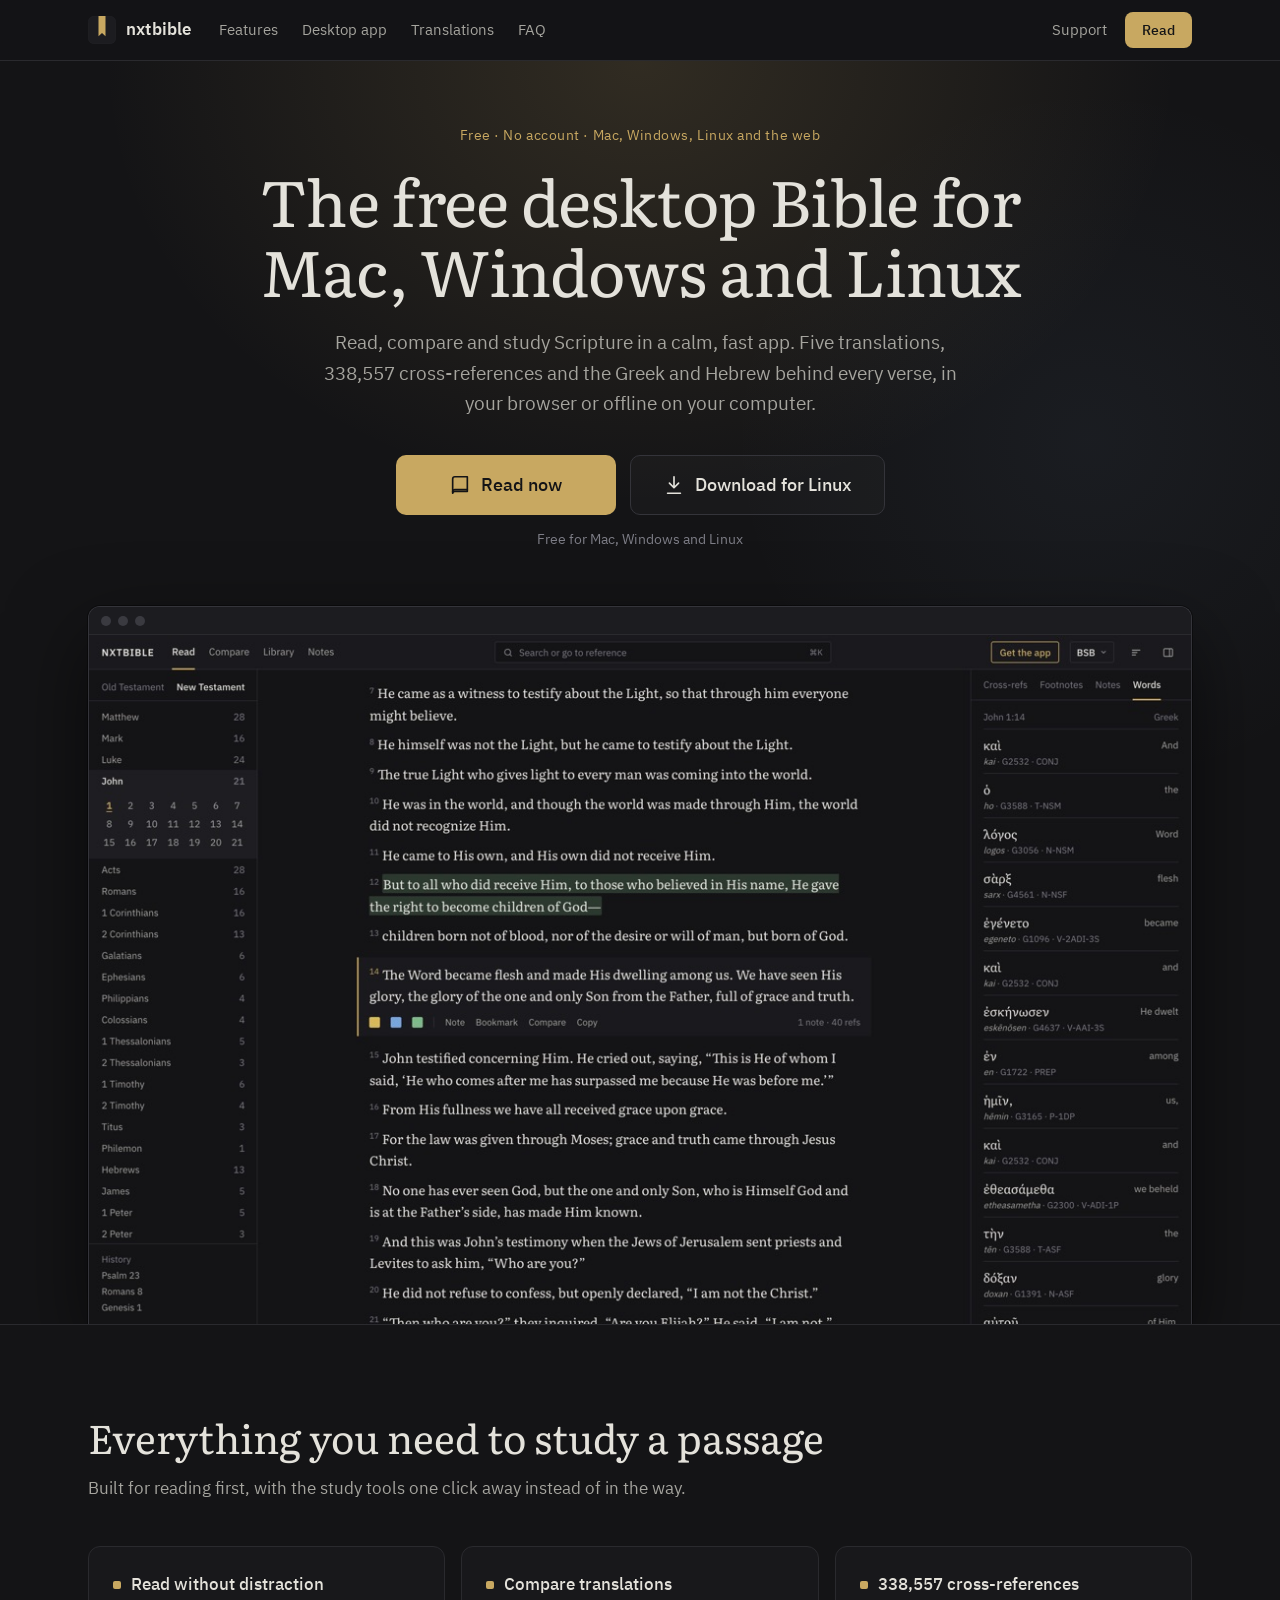
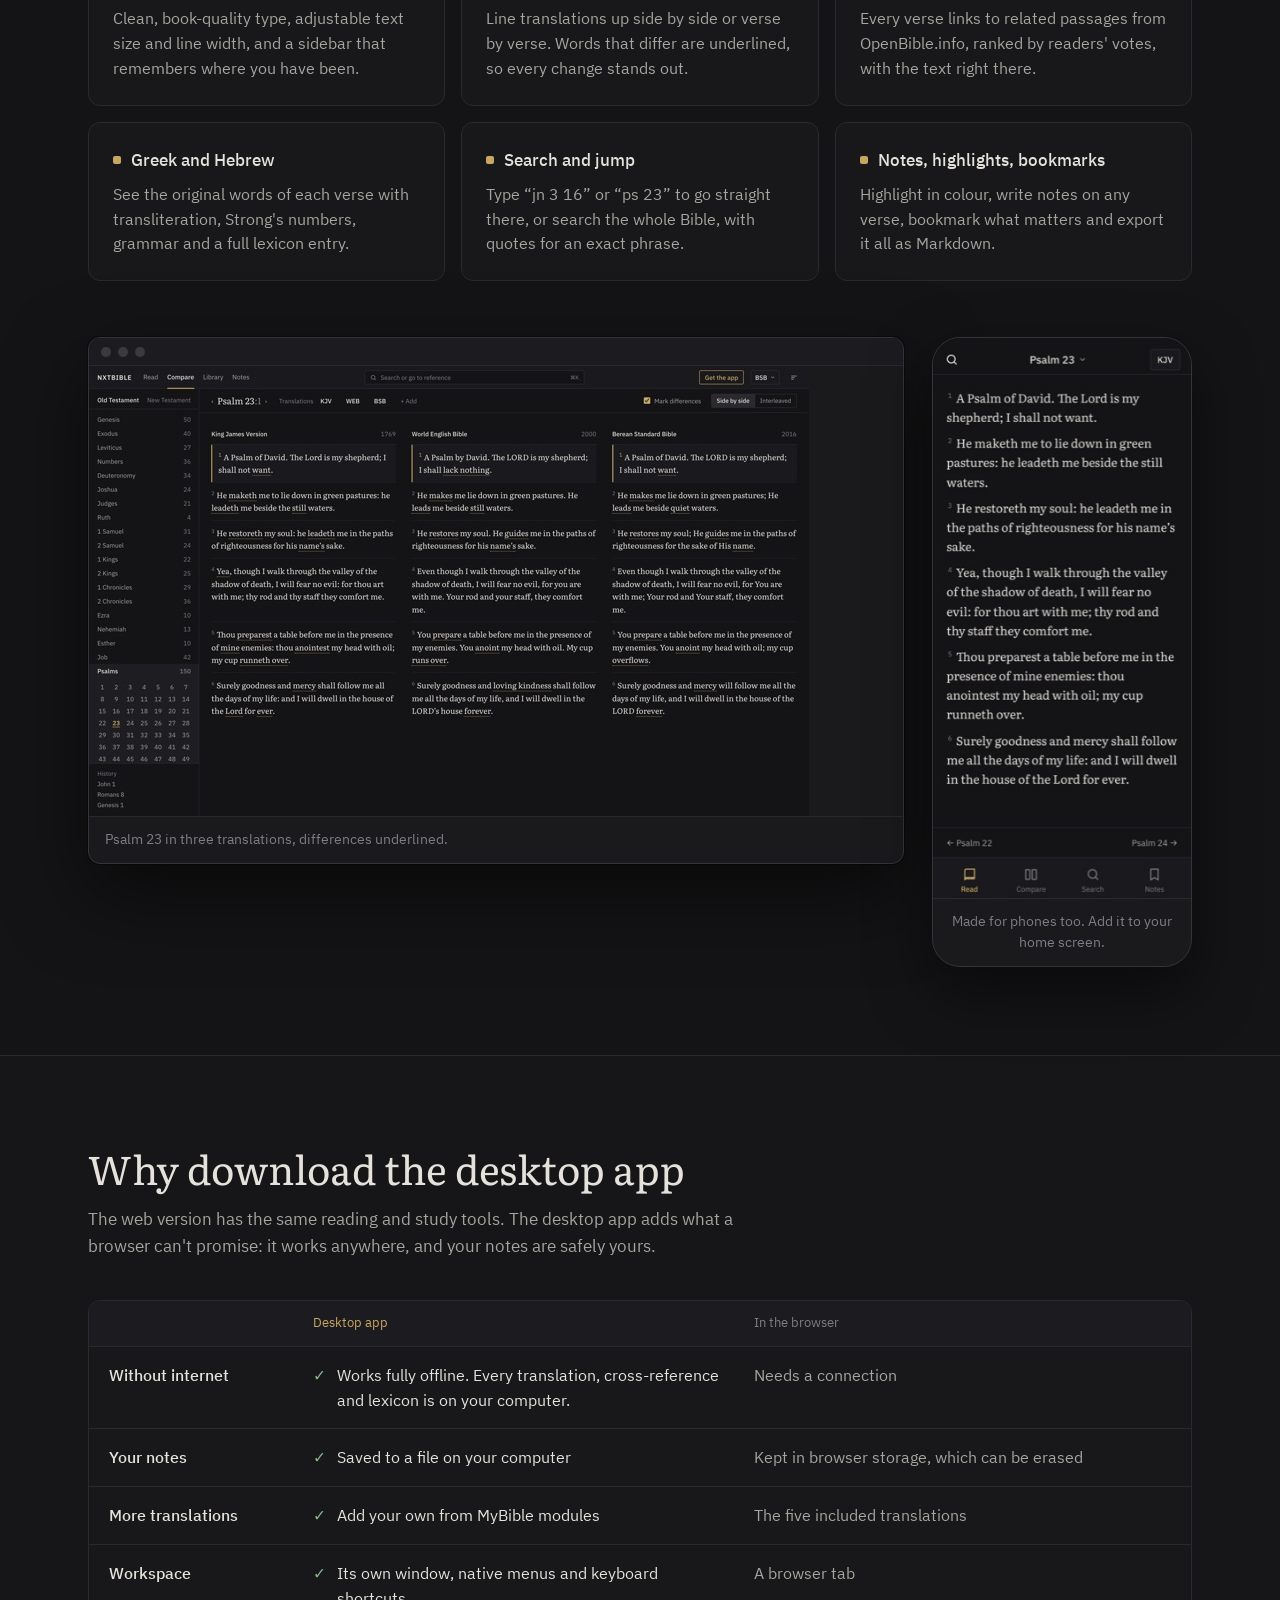
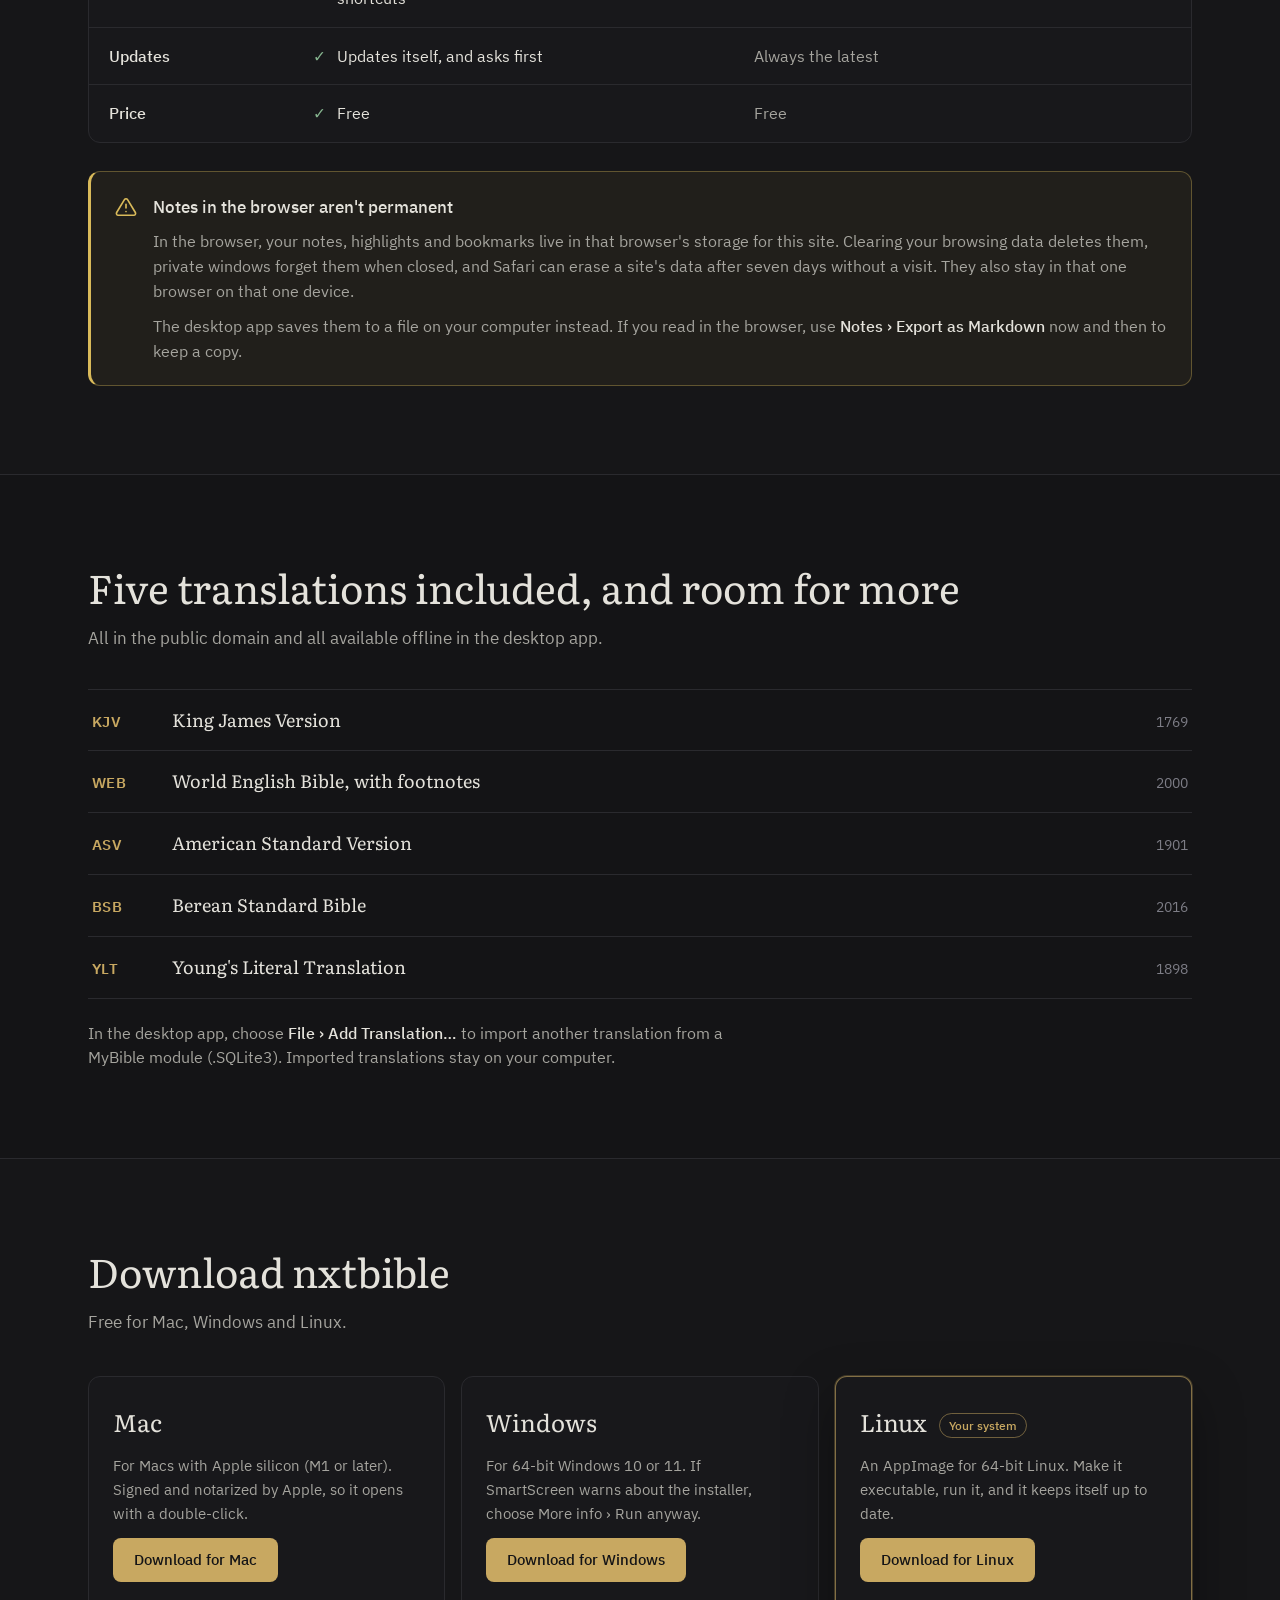
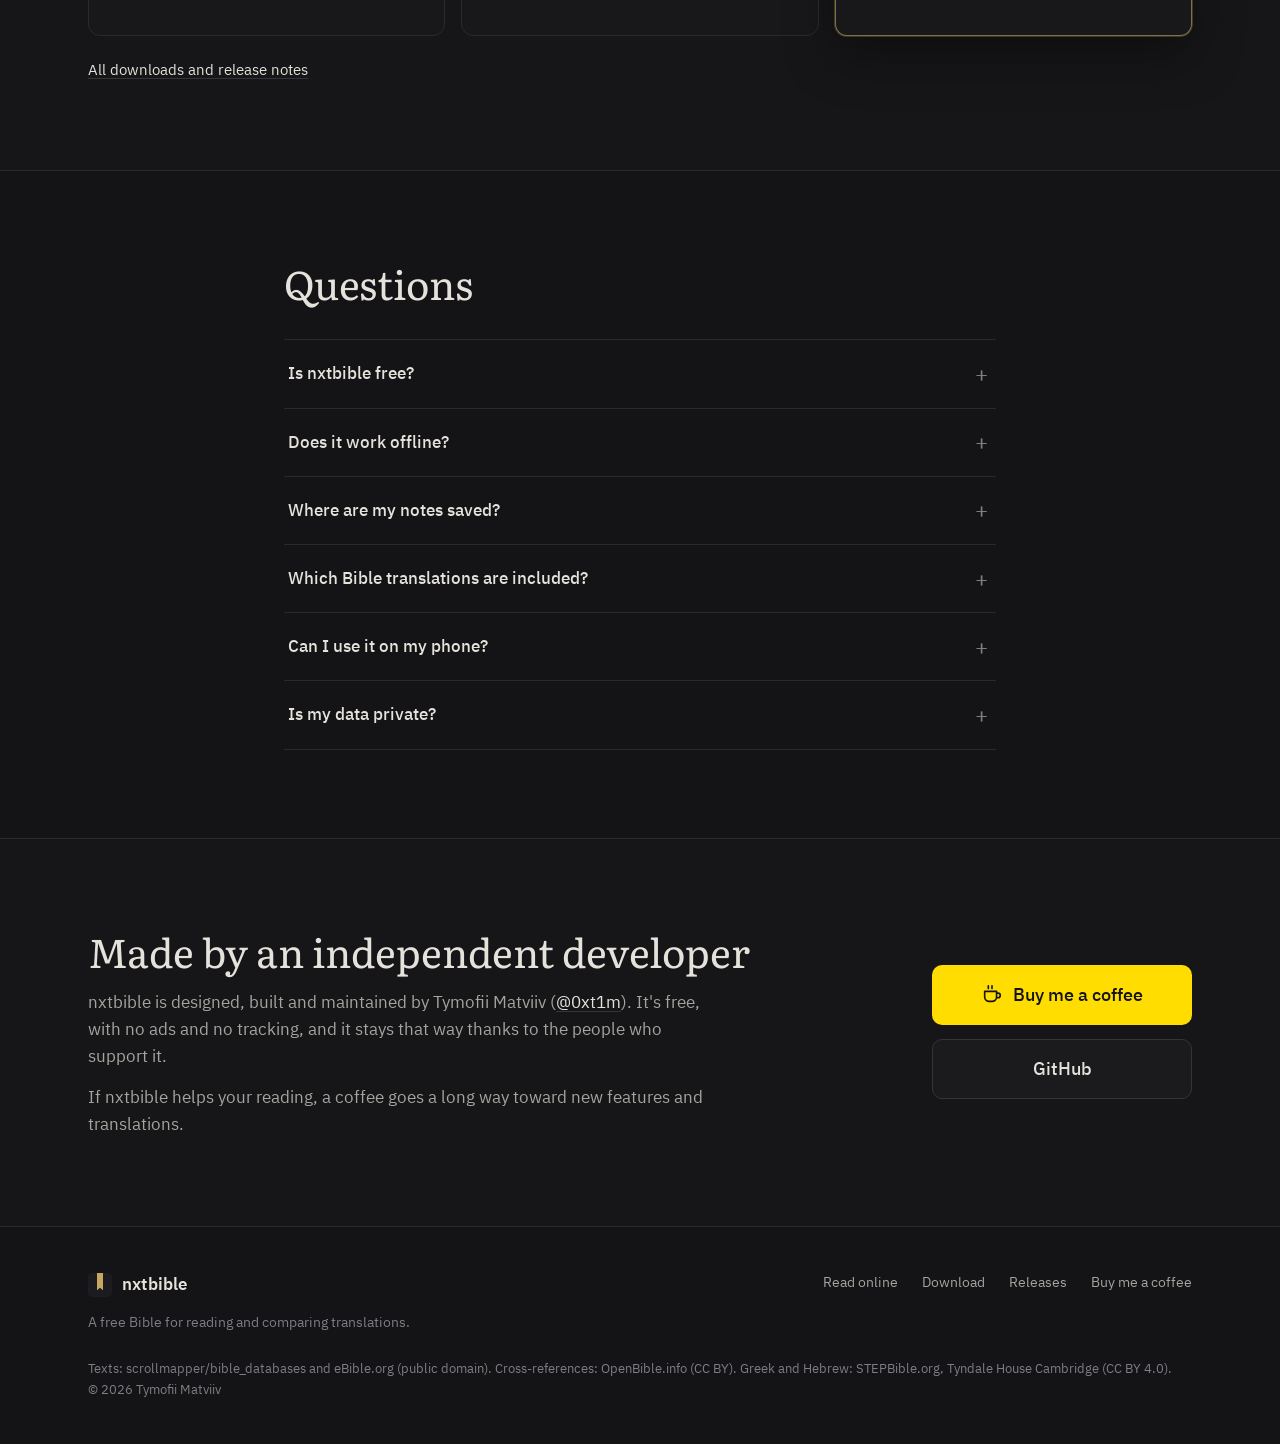
==== commit 819b486f: "Deploy web build from 5783922" ====
--- a/index.html
+++ b/index.html
@@ -4,20 +4,393 @@
     <meta charset="utf-8" />
     <meta name="viewport" content="width=device-width, initial-scale=1, viewport-fit=cover" />
     <meta http-equiv="Content-Security-Policy" content="default-src 'self'; script-src 'self'; style-src 'self' 'unsafe-inline'; font-src 'self' data:; img-src 'self' data:; connect-src 'self' https://api.github.com ws://localhost:5173" />
+    <!-- Home-screen copies of the reader were saved with this address: send them straight to it. -->
+    <script src="./standalone-redirect.js"></script>
+
+    <title>nxtbible — Free Desktop Bible App for Mac, Windows &amp; Linux</title>
+    <meta name="description" content="A free, offline Bible app for Mac, Windows and Linux. Compare the KJV, WEB, BSB and more side by side, with cross-references, Greek and Hebrew, and notes." />
+    <link rel="canonical" href="https://nxtbible.com/" />
+    <meta name="robots" content="index, follow, max-image-preview:large" />
+    <meta name="author" content="Tymofii Matviiv" />
+
+    <meta property="og:type" content="website" />
+    <meta property="og:site_name" content="nxtbible" />
+    <meta property="og:url" content="https://nxtbible.com/" />
+    <meta property="og:title" content="nxtbible — the free desktop Bible" />
+    <meta property="og:description" content="Read, compare and study the Bible offline on Mac, Windows and Linux, or in your browser. Free, with no account." />
+    <meta property="og:image" content="https://nxtbible.com/og-image.jpg" />
+    <meta property="og:image:width" content="1200" />
+    <meta property="og:image:height" content="630" />
+    <meta property="og:image:alt" content="nxtbible showing John 1 with the Greek words of the selected verse" />
+    <meta name="twitter:card" content="summary_large_image" />
+    <meta name="twitter:title" content="nxtbible — the free desktop Bible" />
+    <meta name="twitter:description" content="Read, compare and study the Bible offline on Mac, Windows and Linux, or in your browser." />
+    <meta name="twitter:image" content="https://nxtbible.com/og-image.jpg" />
+
     <link rel="icon" type="image/svg+xml" href="./favicon.svg" />
-    <!-- Home-screen icon and name (iOS uses apple-touch-icon; Android reads the manifest) -->
     <link rel="apple-touch-icon" href="./apple-touch-icon.png" />
     <meta name="apple-mobile-web-app-title" content="nxtbible" />
-    <meta name="mobile-web-app-capable" content="yes" />
-    <meta name="apple-mobile-web-app-capable" content="yes" />
-    <meta name="apple-mobile-web-app-status-bar-style" content="black-translucent" />
     <link rel="manifest" href="./manifest.webmanifest" />
     <meta name="theme-color" content="#141416" />
-    <title>nxtbible</title>
-    <script type="module" crossorigin src="./assets/index-Ceu5Vo7L.js"></script>
-    <link rel="stylesheet" crossorigin href="./assets/index-Dove_MPq.css">
+
+    <script type="application/ld+json">
+      {
+        "@context": "https://schema.org",
+        "@graph": [
+          {
+            "@type": "WebSite",
+            "@id": "https://nxtbible.com/#website",
+            "name": "nxtbible",
+            "url": "https://nxtbible.com/"
+          },
+          {
+            "@type": "Person",
+            "@id": "https://nxtbible.com/#developer",
+            "name": "Tymofii Matviiv",
+            "alternateName": "0xt1m",
+            "url": "https://github.com/0xt1m",
+            "sameAs": ["https://github.com/0xt1m", "https://buymeacoffee.com/0xt1m"]
+          },
+          {
+            "@type": "SoftwareApplication",
+            "name": "nxtbible",
+            "url": "https://nxtbible.com/",
+            "description": "A free Bible app for reading, comparing and studying Scripture offline on Mac, Windows and Linux, or in a web browser. Includes the KJV, WEB, ASV, BSB and YLT, 338,557 cross-references, and Greek and Hebrew words with a lexicon.",
+            "applicationCategory": "ReferenceApplication",
+            "operatingSystem": "macOS, Windows, Linux, Web",
+            "downloadUrl": "https://github.com/0xt1m/nxtbible-releases/releases/latest",
+            "image": "https://nxtbible.com/og-image.jpg",
+            "isAccessibleForFree": true,
+            "offers": { "@type": "Offer", "price": "0", "priceCurrency": "USD" },
+            "author": { "@id": "https://nxtbible.com/#developer" },
+            "featureList": [
+              "Works offline in the desktop app",
+              "Compare translations side by side with differences marked",
+              "338,557 cross-references from OpenBible.info",
+              "Greek and Hebrew words with Strong's numbers and lexicon entries",
+              "Full-text search and reference jumping",
+              "Notes, highlights and bookmarks with Markdown export",
+              "Import your own MyBible translations"
+            ]
+          },
+          {
+            "@type": "FAQPage",
+            "mainEntity": [
+              { "@type": "Question", "name": "Is nxtbible free?", "acceptedAnswer": { "@type": "Answer", "text": "Yes. nxtbible is free to download and to use in the browser, with no account, ads or subscription. The included translations are in the public domain." } },
+              { "@type": "Question", "name": "Does nxtbible work offline?", "acceptedAnswer": { "@type": "Answer", "text": "The desktop app works fully offline: every translation, cross-reference and lexicon entry is stored on your computer. The web version needs an internet connection." } },
+              { "@type": "Question", "name": "Where are my notes saved?", "acceptedAnswer": { "@type": "Answer", "text": "In the desktop app, notes, highlights and bookmarks are saved to a file on your computer. In the browser they are kept in that browser's site storage, which is erased if you clear your browsing data and can be removed by the browser itself, so export them regularly or use the desktop app." } },
+              { "@type": "Question", "name": "Which Bible translations are included?", "acceptedAnswer": { "@type": "Answer", "text": "The King James Version (KJV), World English Bible (WEB) with footnotes, American Standard Version (ASV), Berean Standard Bible (BSB) and Young's Literal Translation (YLT). The desktop app can also import other translations from MyBible modules." } },
+              { "@type": "Question", "name": "Can I use nxtbible on my phone?", "acceptedAnswer": { "@type": "Answer", "text": "Yes. The web version has a layout made for phones, and you can add it to your home screen. The downloadable app is for Mac, Windows and Linux." } }
+            ]
+          }
+        ]
+      }
+    </script>
+    <script type="module" crossorigin src="./assets/home-f1tK6oNz.js"></script>
+    <link rel="modulepreload" crossorigin href="./assets/modulepreload-polyfill-B5Qt9EMX.js">
+    <link rel="stylesheet" crossorigin href="./assets/home-DwHLIyuZ.css">
   </head>
   <body>
-    <div id="root"></div>
+    <a class="skip" href="#main">Skip to content</a>
+    <header class="nav">
+      <div class="wrap nav-inner">
+        <a class="brand" href="./" aria-label="nxtbible home">
+          <svg width="28" height="28" viewBox="0 0 128 128" aria-hidden="true"><rect width="128" height="128" rx="28" fill="#1C1C20" /><rect x="0.5" y="0.5" width="127" height="127" rx="27.5" fill="none" stroke="#2E2E33" /><path d="M48 0h32v92l-16-14-16 14z" fill="#C8A861" /></svg>
+          <span>nxtbible</span>
+        </a>
+        <nav class="nav-links" aria-label="Sections">
+          <a href="#features">Features</a>
+          <a href="#desktop">Desktop app</a>
+          <a href="#translations">Translations</a>
+          <a href="#faq">FAQ</a>
+        </nav>
+        <div class="nav-actions">
+          <a class="nav-support" href="https://buymeacoffee.com/0xt1m" target="_blank" rel="noopener">Support</a>
+          <a class="btn btn-small btn-primary" href="read/">Read</a>
+        </div>
+      </div>
+    </header>
+
+    <main id="main">
+      <section class="hero">
+        <div class="wrap">
+          <p class="eyebrow">Free · No account · Mac, Windows, Linux and the web</p>
+          <h1>The free desktop Bible for Mac, Windows and Linux</h1>
+          <p class="lede">
+            Read, compare and study Scripture in a calm, fast app. Five translations, 338,557 cross-references and the
+            Greek and Hebrew behind every verse, in your browser or offline on your computer.
+          </p>
+          <div class="cta">
+            <a class="btn btn-big btn-primary" href="read/">
+              <svg width="22" height="22" viewBox="0 0 24 24" fill="none" stroke="currentColor" stroke-width="1.8" stroke-linecap="round" stroke-linejoin="round" aria-hidden="true"><path d="M4 5.5A2.5 2.5 0 0 1 6.5 3H20v16H6.5A2.5 2.5 0 0 0 4 21z" /><path d="M4 19.5A2.5 2.5 0 0 1 6.5 17H20" /></svg>
+              Read now
+            </a>
+            <a class="btn btn-big btn-outline" id="hero-download" href="#download">
+              <svg width="22" height="22" viewBox="0 0 24 24" fill="none" stroke="currentColor" stroke-width="1.8" stroke-linecap="round" stroke-linejoin="round" aria-hidden="true"><path d="M12 3v12M7 10l5 5 5-5M5 21h14" /></svg>
+              <span id="hero-download-label">Download the app</span>
+            </a>
+          </div>
+          <p class="cta-note" id="hero-download-note">Free for Mac, Windows and Linux</p>
+
+          <figure class="shot shot-hero">
+            <div class="shot-bar" aria-hidden="true"><span></span><span></span><span></span></div>
+            <img
+              src="./assets/reader-1120-CF_G2Uhl.jpg"
+              srcset="./assets/reader-1120-CF_G2Uhl.jpg 1120w, ./assets/reader-2240-CvgG114O.jpg 2240w"
+              sizes="(max-width: 1180px) calc(100vw - 32px), 1120px"
+              width="1120"
+              height="700"
+              alt="nxtbible reading John 1 in the Berean Standard Bible, with verse 14 selected and its Greek words in the study panel"
+              fetchpriority="high"
+            />
+          </figure>
+        </div>
+      </section>
+
+      <section class="section" id="features" aria-labelledby="features-title">
+        <div class="wrap">
+          <h2 id="features-title">Everything you need to study a passage</h2>
+          <p class="section-lede">Built for reading first, with the study tools one click away instead of in the way.</p>
+          <div class="grid">
+            <article class="card">
+              <h3>Read without distraction</h3>
+              <p>Clean, book-quality type, adjustable text size and line width, and a sidebar that remembers where you have been.</p>
+            </article>
+            <article class="card">
+              <h3>Compare translations</h3>
+              <p>Line translations up side by side or verse by verse. Words that differ are underlined, so every change stands out.</p>
+            </article>
+            <article class="card">
+              <h3>338,557 cross-references</h3>
+              <p>Every verse links to related passages from OpenBible.info, ranked by readers' votes, with the text right there.</p>
+            </article>
+            <article class="card">
+              <h3>Greek and Hebrew</h3>
+              <p>See the original words of each verse with transliteration, Strong's numbers, grammar and a full lexicon entry.</p>
+            </article>
+            <article class="card">
+              <h3>Search and jump</h3>
+              <p>Type “jn 3 16” or “ps 23” to go straight there, or search the whole Bible, with quotes for an exact phrase.</p>
+            </article>
+            <article class="card">
+              <h3>Notes, highlights, bookmarks</h3>
+              <p>Highlight in colour, write notes on any verse, bookmark what matters and export it all as Markdown.</p>
+            </article>
+          </div>
+
+          <div class="showcase">
+            <figure class="shot">
+              <div class="shot-bar" aria-hidden="true"><span></span><span></span><span></span></div>
+              <img
+                src="./assets/compare-720-7c_iqI6J.jpg"
+                srcset="./assets/compare-720-7c_iqI6J.jpg 720w, ./assets/compare-1440-DznC1L2I.jpg 1440w"
+                sizes="(max-width: 900px) calc(100vw - 32px), 720px"
+                width="720"
+                height="450"
+                loading="lazy"
+                alt="Psalm 23 in the KJV, WEB and BSB side by side, with the words that differ underlined"
+              />
+              <figcaption>Psalm 23 in three translations, differences underlined.</figcaption>
+            </figure>
+            <figure class="phone">
+              <img
+                src="./assets/phone-633-CSN2HdGy.jpg"
+                srcset="./assets/phone-633-CSN2HdGy.jpg 292w, ./assets/phone-1266-nIoMX3U3.jpg 585w"
+                sizes="240px"
+                width="292"
+                height="633"
+                loading="lazy"
+                alt="nxtbible on a phone, reading Psalm 23 in the King James Version"
+              />
+              <figcaption>Made for phones too. Add it to your home screen.</figcaption>
+            </figure>
+          </div>
+        </div>
+      </section>
+
+      <section class="section section-alt" id="desktop" aria-labelledby="desktop-title">
+        <div class="wrap">
+          <h2 id="desktop-title">Why download the desktop app</h2>
+          <p class="section-lede">
+            The web version has the same reading and study tools. The desktop app adds what a browser can't promise:
+            it works anywhere, and your notes are safely yours.
+          </p>
+
+          <div class="compare-table" role="table" aria-label="Desktop app compared with the browser">
+            <div class="ct-row ct-head" role="row">
+              <span role="columnheader"></span>
+              <span role="columnheader">Desktop app</span>
+              <span role="columnheader">In the browser</span>
+            </div>
+            <div class="ct-row" role="row">
+              <span role="rowheader">Without internet</span>
+              <span role="cell" class="yes">Works fully offline. Every translation, cross-reference and lexicon is on your computer.</span>
+              <span role="cell">Needs a connection</span>
+            </div>
+            <div class="ct-row" role="row">
+              <span role="rowheader">Your notes</span>
+              <span role="cell" class="yes">Saved to a file on your computer</span>
+              <span role="cell">Kept in browser storage, which can be erased</span>
+            </div>
+            <div class="ct-row" role="row">
+              <span role="rowheader">More translations</span>
+              <span role="cell" class="yes">Add your own from MyBible modules</span>
+              <span role="cell">The five included translations</span>
+            </div>
+            <div class="ct-row" role="row">
+              <span role="rowheader">Workspace</span>
+              <span role="cell" class="yes">Its own window, native menus and keyboard shortcuts</span>
+              <span role="cell">A browser tab</span>
+            </div>
+            <div class="ct-row" role="row">
+              <span role="rowheader">Updates</span>
+              <span role="cell" class="yes">Updates itself, and asks first</span>
+              <span role="cell">Always the latest</span>
+            </div>
+            <div class="ct-row" role="row">
+              <span role="rowheader">Price</span>
+              <span role="cell" class="yes">Free</span>
+              <span role="cell">Free</span>
+            </div>
+          </div>
+
+          <aside class="notice" aria-labelledby="notice-title">
+            <svg width="22" height="22" viewBox="0 0 24 24" fill="none" stroke="currentColor" stroke-width="1.8" stroke-linecap="round" stroke-linejoin="round" aria-hidden="true"><path d="M12 9v4M12 17h.01M10.3 3.9 1.8 18a2 2 0 0 0 1.7 3h17a2 2 0 0 0 1.7-3L13.7 3.9a2 2 0 0 0-3.4 0z" /></svg>
+            <div>
+              <h3 id="notice-title">Notes in the browser aren't permanent</h3>
+              <p>
+                In the browser, your notes, highlights and bookmarks live in that browser's storage for this site. Clearing
+                your browsing data deletes them, private windows forget them when closed, and Safari can erase a site's
+                data after seven days without a visit. They also stay in that one browser on that one device.
+              </p>
+              <p>
+                The desktop app saves them to a file on your computer instead. If you read in the browser, use
+                <strong>Notes › Export as Markdown</strong> now and then to keep a copy.
+              </p>
+            </div>
+          </aside>
+        </div>
+      </section>
+
+      <section class="section" id="translations" aria-labelledby="translations-title">
+        <div class="wrap">
+          <h2 id="translations-title">Five translations included, and room for more</h2>
+          <p class="section-lede">All in the public domain and all available offline in the desktop app.</p>
+          <ul class="tl-list">
+            <li><b>KJV</b><span>King James Version</span><em>1769</em></li>
+            <li><b>WEB</b><span>World English Bible, with footnotes</span><em>2000</em></li>
+            <li><b>ASV</b><span>American Standard Version</span><em>1901</em></li>
+            <li><b>BSB</b><span>Berean Standard Bible</span><em>2016</em></li>
+            <li><b>YLT</b><span>Young's Literal Translation</span><em>1898</em></li>
+          </ul>
+          <p class="tl-more">
+            In the desktop app, choose <strong>File › Add Translation…</strong> to import another translation from a
+            MyBible module (.SQLite3). Imported translations stay on your computer.
+          </p>
+        </div>
+      </section>
+
+      <section class="section section-alt" id="download" aria-labelledby="download-title">
+        <div class="wrap">
+          <h2 id="download-title">Download nxtbible</h2>
+          <p class="section-lede" id="download-version">Free for Mac, Windows and Linux.</p>
+          <div class="dl-grid">
+            <article class="dl-card" data-os="mac">
+              <h3>Mac</h3>
+              <p>For Macs with Apple silicon (M1 or later). Signed and notarized by Apple, so it opens with a double-click.</p>
+              <a class="btn btn-primary dl-link" href="https://github.com/0xt1m/nxtbible-releases/releases/latest">Download for Mac</a>
+              <span class="dl-size"></span>
+            </article>
+            <article class="dl-card" data-os="windows">
+              <h3>Windows</h3>
+              <p>For 64-bit Windows 10 or 11. If SmartScreen warns about the installer, choose More info › Run anyway.</p>
+              <a class="btn btn-primary dl-link" href="https://github.com/0xt1m/nxtbible-releases/releases/latest">Download for Windows</a>
+              <span class="dl-size"></span>
+            </article>
+            <article class="dl-card" data-os="linux">
+              <h3>Linux</h3>
+              <p>An AppImage for 64-bit Linux. Make it executable, run it, and it keeps itself up to date.</p>
+              <a class="btn btn-primary dl-link" href="https://github.com/0xt1m/nxtbible-releases/releases/latest">Download for Linux</a>
+              <span class="dl-size"></span>
+            </article>
+          </div>
+          <p class="dl-all"><a href="https://github.com/0xt1m/nxtbible-releases/releases/latest">All downloads and release notes</a></p>
+        </div>
+      </section>
+
+      <section class="section" id="faq" aria-labelledby="faq-title">
+        <div class="wrap wrap-narrow">
+          <h2 id="faq-title">Questions</h2>
+          <details>
+            <summary>Is nxtbible free?</summary>
+            <p>Yes. nxtbible is free to download and to use in the browser, with no account, ads or subscription. The included translations are in the public domain.</p>
+          </details>
+          <details>
+            <summary>Does it work offline?</summary>
+            <p>The desktop app works fully offline: every translation, cross-reference and lexicon entry is stored on your computer. The web version needs an internet connection.</p>
+          </details>
+          <details>
+            <summary>Where are my notes saved?</summary>
+            <p>In the desktop app, notes, highlights and bookmarks are saved to a file on your computer. In the browser they are kept in that browser's site storage, which is erased if you clear your browsing data and can be removed by the browser itself, so export them regularly or use the desktop app.</p>
+          </details>
+          <details>
+            <summary>Which Bible translations are included?</summary>
+            <p>The King James Version (KJV), World English Bible (WEB) with footnotes, American Standard Version (ASV), Berean Standard Bible (BSB) and Young's Literal Translation (YLT). The desktop app can also import other translations from MyBible modules.</p>
+          </details>
+          <details>
+            <summary>Can I use it on my phone?</summary>
+            <p>Yes. The web version has a layout made for phones, and you can add it to your home screen. The downloadable app is for Mac, Windows and Linux.</p>
+          </details>
+          <details>
+            <summary>Is my data private?</summary>
+            <p>nxtbible has no accounts and no analytics. Your notes stay on your device and are never uploaded. The desktop app only goes online to check for updates.</p>
+          </details>
+        </div>
+      </section>
+
+      <section class="section section-alt" id="about" aria-labelledby="about-title">
+        <div class="wrap about">
+          <div>
+            <h2 id="about-title">Made by an independent developer</h2>
+            <p>
+              nxtbible is designed, built and maintained by Tymofii Matviiv (<a href="https://github.com/0xt1m" rel="me noopener" target="_blank">@0xt1m</a>).
+              It's free, with no ads and no tracking, and it stays that way thanks to the people who support it.
+            </p>
+            <p>If nxtbible helps your reading, a coffee goes a long way toward new features and translations.</p>
+          </div>
+          <div class="about-actions">
+            <a class="btn btn-big btn-coffee" href="https://buymeacoffee.com/0xt1m" target="_blank" rel="noopener">
+              <svg width="22" height="22" viewBox="0 0 24 24" fill="none" stroke="currentColor" stroke-width="1.8" stroke-linecap="round" stroke-linejoin="round" aria-hidden="true"><path d="M4 8h13v6a5 5 0 0 1-5 5H9a5 5 0 0 1-5-5zM17 10h1.5a2.5 2.5 0 0 1 0 5H17M8 2v3M12 2v3" /></svg>
+              Buy me a coffee
+            </a>
+            <a class="btn btn-big btn-outline" href="https://github.com/0xt1m" target="_blank" rel="noopener">GitHub</a>
+          </div>
+        </div>
+      </section>
+    </main>
+
+    <footer class="footer">
+      <div class="wrap footer-inner">
+        <div class="footer-brand">
+          <a class="brand" href="./">
+            <svg width="24" height="24" viewBox="0 0 128 128" aria-hidden="true"><rect width="128" height="128" rx="28" fill="#1C1C20" /><rect x="0.5" y="0.5" width="127" height="127" rx="27.5" fill="none" stroke="#2E2E33" /><path d="M48 0h32v92l-16-14-16 14z" fill="#C8A861" /></svg>
+            <span>nxtbible</span>
+          </a>
+          <p>A free Bible for reading and comparing translations.</p>
+        </div>
+        <nav class="footer-links" aria-label="Footer">
+          <a href="read/">Read online</a>
+          <a href="#download">Download</a>
+          <a href="https://github.com/0xt1m/nxtbible-releases/releases" target="_blank" rel="noopener">Releases</a>
+          <a href="https://buymeacoffee.com/0xt1m" target="_blank" rel="noopener">Buy me a coffee</a>
+        </nav>
+        <p class="credits">
+          Texts: scrollmapper/bible_databases and eBible.org (public domain). Cross-references: OpenBible.info (CC BY).
+          Greek and Hebrew: STEPBible.org, Tyndale House Cambridge (CC BY 4.0).
+          <br />© 2026 Tymofii Matviiv
+        </p>
+      </div>
+    </footer>
+
   </body>
 </html>
--- a/assets/home-DwHLIyuZ.css
+++ b/assets/home-DwHLIyuZ.css
@@ -0,0 +1 @@
+@font-face{font-family:IBM Plex Sans;font-style:normal;font-display:swap;font-weight:400;src:url(./ibm-plex-sans-cyrillic-ext-400-normal-BJItruJi.woff2) format("woff2"),url(./ibm-plex-sans-cyrillic-ext-400-normal-C1SKuNhx.woff) format("woff");unicode-range:U+0460-052F,U+1C80-1C88,U+20B4,U+2DE0-2DFF,U+A640-A69F,U+FE2E-FE2F}@font-face{font-family:IBM Plex Sans;font-style:normal;font-display:swap;font-weight:400;src:url(./ibm-plex-sans-cyrillic-400-normal-BPWuI_CM.woff2) format("woff2"),url(./ibm-plex-sans-cyrillic-400-normal-CTUnhTqV.woff) format("woff");unicode-range:U+0301,U+0400-045F,U+0490-0491,U+04B0-04B1,U+2116}@font-face{font-family:IBM Plex Sans;font-style:normal;font-display:swap;font-weight:400;src:url(./ibm-plex-sans-greek-400-normal-n6oPB5VF.woff2) format("woff2"),url(./ibm-plex-sans-greek-400-normal-DSasf_jt.woff) format("woff");unicode-range:U+0370-0377,U+037A-037F,U+0384-038A,U+038C,U+038E-03A1,U+03A3-03FF}@font-face{font-family:IBM Plex Sans;font-style:normal;font-display:swap;font-weight:400;src:url(./ibm-plex-sans-vietnamese-400-normal-B97dYap6.woff2) format("woff2"),url(./ibm-plex-sans-vietnamese-400-normal-OKGpH0gQ.woff) format("woff");unicode-range:U+0102-0103,U+0110-0111,U+0128-0129,U+0168-0169,U+01A0-01A1,U+01AF-01B0,U+0300-0301,U+0303-0304,U+0308-0309,U+0323,U+0329,U+1EA0-1EF9,U+20AB}@font-face{font-family:IBM Plex Sans;font-style:normal;font-display:swap;font-weight:400;src:url(./ibm-plex-sans-latin-ext-400-normal-BHf956ki.woff2) format("woff2"),url(./ibm-plex-sans-latin-ext-400-normal-CyDjbWPV.woff) format("woff");unicode-range:U+0100-02AF,U+0304,U+0308,U+0329,U+1E00-1E9F,U+1EF2-1EFF,U+2020,U+20A0-20AB,U+20AD-20C0,U+2113,U+2C60-2C7F,U+A720-A7FF}@font-face{font-family:IBM Plex Sans;font-style:normal;font-display:swap;font-weight:400;src:url(./ibm-plex-sans-latin-400-normal-CdZtFfYS.woff2) format("woff2"),url(./ibm-plex-sans-latin-400-normal-BU83cd9M.woff) format("woff");unicode-range:U+0000-00FF,U+0131,U+0152-0153,U+02BB-02BC,U+02C6,U+02DA,U+02DC,U+0304,U+0308,U+0329,U+2000-206F,U+2074,U+20AC,U+2122,U+2191,U+2193,U+2212,U+2215,U+FEFF,U+FFFD}@font-face{font-family:IBM Plex Sans;font-style:normal;font-display:swap;font-weight:500;src:url(./ibm-plex-sans-cyrillic-ext-500-normal-Cfrm0EKX.woff2) format("woff2"),url(./ibm-plex-sans-cyrillic-ext-500-normal-DujcQJCN.woff) format("woff");unicode-range:U+0460-052F,U+1C80-1C88,U+20B4,U+2DE0-2DFF,U+A640-A69F,U+FE2E-FE2F}@font-face{font-family:IBM Plex Sans;font-style:normal;font-display:swap;font-weight:500;src:url(./ibm-plex-sans-cyrillic-500-normal-D1zm99-P.woff2) format("woff2"),url(./ibm-plex-sans-cyrillic-500-normal-BEypoZQd.woff) format("woff");unicode-range:U+0301,U+0400-045F,U+0490-0491,U+04B0-04B1,U+2116}@font-face{font-family:IBM Plex Sans;font-style:normal;font-display:swap;font-weight:500;src:url(./ibm-plex-sans-greek-500-normal-By04ZBDJ.woff2) format("woff2"),url(./ibm-plex-sans-greek-500-normal-BwBTeJfm.woff) format("woff");unicode-range:U+0370-0377,U+037A-037F,U+0384-038A,U+038C,U+038E-03A1,U+03A3-03FF}@font-face{font-family:IBM Plex Sans;font-style:normal;font-display:swap;font-weight:500;src:url(./ibm-plex-sans-vietnamese-500-normal-rpgY82Kd.woff2) format("woff2"),url(./ibm-plex-sans-vietnamese-500-normal-V_-bWxzT.woff) format("woff");unicode-range:U+0102-0103,U+0110-0111,U+0128-0129,U+0168-0169,U+01A0-01A1,U+01AF-01B0,U+0300-0301,U+0303-0304,U+0308-0309,U+0323,U+0329,U+1EA0-1EF9,U+20AB}@font-face{font-family:IBM Plex Sans;font-style:normal;font-display:swap;font-weight:500;src:url(./ibm-plex-sans-latin-ext-500-normal-DprGrCew.woff2) format("woff2"),url(./ibm-plex-sans-latin-ext-500-normal-CgrnmiIU.woff) format("woff");unicode-range:U+0100-02AF,U+0304,U+0308,U+0329,U+1E00-1E9F,U+1EF2-1EFF,U+2020,U+20A0-20AB,U+20AD-20C0,U+2113,U+2C60-2C7F,U+A720-A7FF}@font-face{font-family:IBM Plex Sans;font-style:normal;font-display:swap;font-weight:500;src:url(./ibm-plex-sans-latin-500-normal-BFLYOLbL.woff2) format("woff2"),url(./ibm-plex-sans-latin-500-normal-Dh0NORqx.woff) format("woff");unicode-range:U+0000-00FF,U+0131,U+0152-0153,U+02BB-02BC,U+02C6,U+02DA,U+02DC,U+0304,U+0308,U+0329,U+2000-206F,U+2074,U+20AC,U+2122,U+2191,U+2193,U+2212,U+2215,U+FEFF,U+FFFD}@font-face{font-family:IBM Plex Sans;font-style:normal;font-display:swap;font-weight:600;src:url(./ibm-plex-sans-cyrillic-ext-600-normal-jBHiQjEG.woff2) format("woff2"),url(./ibm-plex-sans-cyrillic-ext-600-normal-CJ5MtzOJ.woff) format("woff");unicode-range:U+0460-052F,U+1C80-1C88,U+20B4,U+2DE0-2DFF,U+A640-A69F,U+FE2E-FE2F}@font-face{font-family:IBM Plex Sans;font-style:normal;font-display:swap;font-weight:600;src:url(./ibm-plex-sans-cyrillic-600-normal-DM9A4i1K.woff2) format("woff2"),url(./ibm-plex-sans-cyrillic-600-normal-BuRiwhxF.woff) format("woff");unicode-range:U+0301,U+0400-045F,U+0490-0491,U+04B0-04B1,U+2116}@font-face{font-family:IBM Plex Sans;font-style:normal;font-display:swap;font-weight:600;src:url(./ibm-plex-sans-greek-600-normal-FZrtz_q-.woff2) format("woff2"),url(./ibm-plex-sans-greek-600-normal-BJUfoJTU.woff) format("woff");unicode-range:U+0370-0377,U+037A-037F,U+0384-038A,U+038C,U+038E-03A1,U+03A3-03FF}@font-face{font-family:IBM Plex Sans;font-style:normal;font-display:swap;font-weight:600;src:url(./ibm-plex-sans-vietnamese-600-normal-DHNi5J5O.woff2) format("woff2"),url(./ibm-plex-sans-vietnamese-600-normal-D03elqKW.woff) format("woff");unicode-range:U+0102-0103,U+0110-0111,U+0128-0129,U+0168-0169,U+01A0-01A1,U+01AF-01B0,U+0300-0301,U+0303-0304,U+0308-0309,U+0323,U+0329,U+1EA0-1EF9,U+20AB}@font-face{font-family:IBM Plex Sans;font-style:normal;font-display:swap;font-weight:600;src:url(./ibm-plex-sans-latin-ext-600-normal-dAZVOL-H.woff2) format("woff2"),url(./ibm-plex-sans-latin-ext-600-normal-bp4QDljZ.woff) format("woff");unicode-range:U+0100-02AF,U+0304,U+0308,U+0329,U+1E00-1E9F,U+1EF2-1EFF,U+2020,U+20A0-20AB,U+20AD-20C0,U+2113,U+2C60-2C7F,U+A720-A7FF}@font-face{font-family:IBM Plex Sans;font-style:normal;font-display:swap;font-weight:600;src:url(./ibm-plex-sans-latin-600-normal-BGOKnPO6.woff2) format("woff2"),url(./ibm-plex-sans-latin-600-normal-ZykYOGKL.woff) format("woff");unicode-range:U+0000-00FF,U+0131,U+0152-0153,U+02BB-02BC,U+02C6,U+02DA,U+02DC,U+0304,U+0308,U+0329,U+2000-206F,U+2074,U+20AC,U+2122,U+2191,U+2193,U+2212,U+2215,U+FEFF,U+FFFD}@font-face{font-family:Literata;font-style:normal;font-display:swap;font-weight:400;src:url([data-uri]) format("woff2"),url(./literata-cyrillic-ext-400-normal-Cnvai1qE.woff) format("woff");unicode-range:U+0460-052F,U+1C80-1C88,U+20B4,U+2DE0-2DFF,U+A640-A69F,U+FE2E-FE2F}@font-face{font-family:Literata;font-style:normal;font-display:swap;font-weight:400;src:url(./literata-cyrillic-400-normal-BCYdZ4uu.woff2) format("woff2"),url(./literata-cyrillic-400-normal-JS7ncuz3.woff) format("woff");unicode-range:U+0301,U+0400-045F,U+0490-0491,U+04B0-04B1,U+2116}@font-face{font-family:Literata;font-style:normal;font-display:swap;font-weight:400;src:url(./literata-greek-ext-400-normal-BIc4bqRt.woff2) format("woff2"),url(./literata-greek-ext-400-normal-BbpD3vsL.woff) format("woff");unicode-range:U+1F00-1FFF}@font-face{font-family:Literata;font-style:normal;font-display:swap;font-weight:400;src:url(./literata-greek-400-normal-DUXuhftN.woff2) format("woff2"),url(./literata-greek-400-normal-CD0iu55A.woff) format("woff");unicode-range:U+0370-0377,U+037A-037F,U+0384-038A,U+038C,U+038E-03A1,U+03A3-03FF}@font-face{font-family:Literata;font-style:normal;font-display:swap;font-weight:400;src:url(./literata-vietnamese-400-normal-xEdCzdlV.woff2) format("woff2"),url(./literata-vietnamese-400-normal-Ca_s8lW0.woff) format("woff");unicode-range:U+0102-0103,U+0110-0111,U+0128-0129,U+0168-0169,U+01A0-01A1,U+01AF-01B0,U+0300-0301,U+0303-0304,U+0308-0309,U+0323,U+0329,U+1EA0-1EF9,U+20AB}@font-face{font-family:Literata;font-style:normal;font-display:swap;font-weight:400;src:url(./literata-latin-ext-400-normal-CZeQV5yS.woff2) format("woff2"),url(./literata-latin-ext-400-normal-BHF4F2oG.woff) format("woff");unicode-range:U+0100-02AF,U+0304,U+0308,U+0329,U+1E00-1E9F,U+1EF2-1EFF,U+2020,U+20A0-20AB,U+20AD-20C0,U+2113,U+2C60-2C7F,U+A720-A7FF}@font-face{font-family:Literata;font-style:normal;font-display:swap;font-weight:400;src:url(./literata-latin-400-normal-pwNTyDBq.woff2) format("woff2"),url(./literata-latin-400-normal-B0cgBCHK.woff) format("woff");unicode-range:U+0000-00FF,U+0131,U+0152-0153,U+02BB-02BC,U+02C6,U+02DA,U+02DC,U+0304,U+0308,U+0329,U+2000-206F,U+2074,U+20AC,U+2122,U+2191,U+2193,U+2212,U+2215,U+FEFF,U+FFFD}@font-face{font-family:Literata;font-style:normal;font-display:swap;font-weight:500;src:url([data-uri]) format("woff2"),url(./literata-cyrillic-ext-500-normal-DFDvrdW4.woff) format("woff");unicode-range:U+0460-052F,U+1C80-1C88,U+20B4,U+2DE0-2DFF,U+A640-A69F,U+FE2E-FE2F}@font-face{font-family:Literata;font-style:normal;font-display:swap;font-weight:500;src:url(./literata-cyrillic-500-normal-Bg6DPF6j.woff2) format("woff2"),url(./literata-cyrillic-500-normal-DwzCJFvz.woff) format("woff");unicode-range:U+0301,U+0400-045F,U+0490-0491,U+04B0-04B1,U+2116}@font-face{font-family:Literata;font-style:normal;font-display:swap;font-weight:500;src:url(./literata-greek-ext-500-normal-CE9_iuQp.woff2) format("woff2"),url(./literata-greek-ext-500-normal-DG-SfleR.woff) format("woff");unicode-range:U+1F00-1FFF}@font-face{font-family:Literata;font-style:normal;font-display:swap;font-weight:500;src:url(./literata-greek-500-normal-Dh2CYtNl.woff2) format("woff2"),url(./literata-greek-500-normal-DGYUTUkc.woff) format("woff");unicode-range:U+0370-0377,U+037A-037F,U+0384-038A,U+038C,U+038E-03A1,U+03A3-03FF}@font-face{font-family:Literata;font-style:normal;font-display:swap;font-weight:500;src:url(./literata-vietnamese-500-normal-B5oMlP3b.woff2) format("woff2"),url(./literata-vietnamese-500-normal-CBzgk_mG.woff) format("woff");unicode-range:U+0102-0103,U+0110-0111,U+0128-0129,U+0168-0169,U+01A0-01A1,U+01AF-01B0,U+0300-0301,U+0303-0304,U+0308-0309,U+0323,U+0329,U+1EA0-1EF9,U+20AB}@font-face{font-family:Literata;font-style:normal;font-display:swap;font-weight:500;src:url(./literata-latin-ext-500-normal-zKdXPx55.woff2) format("woff2"),url(./literata-latin-ext-500-normal-B-cIQ7Ae.woff) format("woff");unicode-range:U+0100-02AF,U+0304,U+0308,U+0329,U+1E00-1E9F,U+1EF2-1EFF,U+2020,U+20A0-20AB,U+20AD-20C0,U+2113,U+2C60-2C7F,U+A720-A7FF}@font-face{font-family:Literata;font-style:normal;font-display:swap;font-weight:500;src:url(./literata-latin-500-normal-BwsF2DMt.woff2) format("woff2"),url(./literata-latin-500-normal-BMhvqKBX.woff) format("woff");unicode-range:U+0000-00FF,U+0131,U+0152-0153,U+02BB-02BC,U+02C6,U+02DA,U+02DC,U+0304,U+0308,U+0329,U+2000-206F,U+2074,U+20AC,U+2122,U+2191,U+2193,U+2212,U+2215,U+FEFF,U+FFFD}:root{--bg: #141416;--bg-raised: #1a1a1d;--bg-card: #18181b;--line: #2a2a2e;--line-strong: #34343a;--text: #e4e2db;--text-2: #a5a49e;--text-3: #7d7d86;--accent: #c8a861;--accent-ink: #141416;--ok: #86b58f;--warn: #d9ba5a;--sans: "IBM Plex Sans", system-ui, -apple-system, "Segoe UI", sans-serif;--serif: "Literata", Georgia, "Times New Roman", serif;color-scheme:dark}*{box-sizing:border-box}html{scroll-behavior:smooth;scroll-padding-top:80px;-webkit-text-size-adjust:100%}@media (prefers-reduced-motion: reduce){html{scroll-behavior:auto}}body{margin:0;background:var(--bg);color:var(--text);font:400 17px/1.6 var(--sans);-webkit-font-smoothing:antialiased}img{max-width:100%;height:auto;display:block}a{color:inherit}:focus-visible{outline:2px solid var(--accent);outline-offset:3px;border-radius:4px}h1,h2,h3{margin:0;font-weight:400}p{margin:0}.wrap{width:100%;max-width:1152px;margin:0 auto;padding:0 16px}.wrap-narrow{max-width:760px}@media (min-width: 640px){.wrap{padding:0 24px}}.skip{position:absolute;left:-9999px;top:8px;z-index:100;background:var(--accent);color:var(--accent-ink);padding:8px 14px;border-radius:6px}.skip:focus{left:8px}.btn{display:inline-flex;align-items:center;justify-content:center;gap:10px;height:44px;padding:0 20px;border-radius:8px;border:1px solid transparent;font:500 15px/1 var(--sans);text-decoration:none;white-space:nowrap;cursor:pointer;transition:background-color .15s,border-color .15s,transform .15s}.btn:active{transform:translateY(1px)}.btn-primary{background:var(--accent);color:var(--accent-ink)}.btn-primary:hover{background:#d6b873}.btn-outline{border-color:var(--line-strong);color:var(--text);background:#ffffff05}.btn-outline:hover{border-color:var(--accent);background:#c8a86114}.btn-coffee{background:#fd0;color:#141416}.btn-coffee:hover{background:#ffe433}.btn-small{height:36px;padding:0 16px;font-size:14px}.btn-big{height:60px;padding:0 32px;font-size:18px;border-radius:10px}.nav{position:sticky;top:0;z-index:50;background:#141416d1;-webkit-backdrop-filter:saturate(140%) blur(12px);backdrop-filter:saturate(140%) blur(12px);border-bottom:1px solid var(--line);padding-top:env(safe-area-inset-top,0px)}.nav-inner{height:60px;display:flex;align-items:center;gap:28px}.brand{display:inline-flex;align-items:center;gap:10px;text-decoration:none;font-weight:600;font-size:17px;letter-spacing:.01em}.nav-links{display:none;gap:24px;font-size:14.5px}.nav-links a,.nav-support{color:var(--text-2);text-decoration:none}.nav-links a:hover,.nav-support:hover{color:var(--text)}.nav-actions{margin-left:auto;display:flex;align-items:center;gap:18px;font-size:14.5px}@media (min-width: 860px){.nav-links{display:flex}}.hero{position:relative;padding:64px 0 0;text-align:center;overflow:hidden;background:radial-gradient(60% 50% at 50% 0%,rgba(200,168,97,.16),transparent 70%),radial-gradient(40% 40% at 85% 30%,rgba(127,166,214,.06),transparent 70%)}.eyebrow{font-size:13.5px;letter-spacing:.04em;color:var(--accent);margin-bottom:18px}.hero h1{font-family:var(--serif);font-size:clamp(34px,6.4vw,64px);line-height:1.1;letter-spacing:-.01em;max-width:21ch;margin:0 auto;text-wrap:balance}.lede{max-width:640px;margin:22px auto 0;color:var(--text-2);font-size:clamp(17px,2.2vw,19px);text-wrap:pretty}.cta{display:flex;flex-wrap:wrap;justify-content:center;gap:14px;margin-top:36px}.cta .btn{min-width:220px}@media (max-width: 520px){.cta .btn{width:100%}}.cta-note{margin-top:14px;font-size:13.5px;color:var(--text-3);min-height:1.6em}.shot{margin:0;border:1px solid var(--line-strong);border-radius:12px;overflow:hidden;background:var(--bg-raised);box-shadow:0 30px 80px #0000008c,0 0 0 1px #0006}.shot-bar{height:28px;display:flex;align-items:center;gap:7px;padding:0 12px;border-bottom:1px solid var(--line);background:#1c1c20}.shot-bar span{width:10px;height:10px;border-radius:50%;background:#3a3a40}.shot-hero{margin:56px auto 0;max-width:1120px;border-bottom:0;border-radius:12px 12px 0 0}.shot figcaption,.phone figcaption{padding:12px 16px;font-size:13.5px;color:var(--text-3);border-top:1px solid var(--line);text-align:left}.section{padding:88px 0;border-top:1px solid var(--line)}.section-alt{background:#161618}.section h2{font-family:var(--serif);font-size:clamp(28px,4.2vw,40px);line-height:1.2;text-wrap:balance}.section-lede{margin-top:14px;max-width:660px;color:var(--text-2);text-wrap:pretty}@media (max-width: 640px){.section{padding:64px 0}.hero{padding-top:44px}}.grid{margin-top:44px;display:grid;gap:16px;grid-template-columns:repeat(auto-fill,minmax(min(100%,300px),1fr))}.card{padding:24px;border:1px solid var(--line);border-radius:12px;background:var(--bg-card)}.card h3{font-family:var(--sans);font-weight:500;font-size:17px;margin-bottom:8px;display:flex;align-items:center;gap:10px}.card h3:before{content:"";width:8px;height:8px;border-radius:2px;background:var(--accent);flex:0 0 auto}.card p{color:var(--text-2);font-size:15.5px}.showcase{margin-top:56px;display:grid;gap:28px;align-items:start}@media (min-width: 900px){.showcase{grid-template-columns:minmax(0,1fr) 260px}}.phone{margin:0 auto;width:260px;max-width:100%;border:1px solid var(--line-strong);border-radius:28px;overflow:hidden;background:var(--bg-raised);box-shadow:0 24px 60px #00000080}.phone img{width:100%}.phone figcaption{text-align:center}.compare-table{margin-top:40px;border:1px solid var(--line);border-radius:12px;overflow:hidden;background:var(--bg-card)}.ct-row{display:grid;grid-template-columns:1fr;gap:6px;padding:16px 20px;border-top:1px solid var(--line);font-size:15.5px}.ct-row:first-child{border-top:0}.ct-row [role=rowheader]{font-weight:500}.ct-row [role=cell]{color:var(--text-2)}.ct-row [role=cell].yes{color:var(--text);padding-left:24px;position:relative}.ct-row [role=cell].yes:before{content:"✓";position:absolute;left:0;color:var(--ok);font-weight:600}.ct-head{display:none}.ct-row [role=cell]:not(.yes):before{content:"Browser: ";color:var(--text-3)}@media (min-width: 760px){.ct-row{grid-template-columns:180px 1fr 1fr;gap:24px;align-items:baseline}.ct-head{display:grid;background:#1c1c20;font-size:13px;color:var(--text-3);padding:12px 20px}.ct-head span:nth-child(2){color:var(--accent)}.ct-row [role=cell]:not(.yes):before{content:none}}.notice{margin-top:28px;display:flex;gap:16px;padding:22px 24px;border:1px solid rgba(217,186,90,.35);border-left:3px solid var(--warn);border-radius:12px;background:#d9ba5a0f}.notice>svg{color:var(--warn);flex:0 0 auto;margin-top:2px}.notice h3{font-weight:500;font-size:17px;margin-bottom:8px}.notice p{color:var(--text-2);font-size:15.5px}.notice p+p{margin-top:10px}.notice strong{color:var(--text);font-weight:500}.tl-list{list-style:none;margin:36px 0 0;padding:0;border-top:1px solid var(--line)}.tl-list li{display:grid;grid-template-columns:64px 1fr auto;gap:16px;align-items:baseline;padding:16px 4px;border-bottom:1px solid var(--line)}.tl-list b{color:var(--accent);font-weight:600;font-size:15px;letter-spacing:.02em}.tl-list span{font-family:var(--serif);font-size:18px}.tl-list em{font-style:normal;color:var(--text-3);font-size:14px;font-variant-numeric:tabular-nums}.tl-more{margin-top:22px;color:var(--text-2);font-size:15.5px;max-width:680px}.tl-more strong{color:var(--text);font-weight:500}.dl-grid{margin-top:40px;display:grid;gap:16px;grid-template-columns:repeat(auto-fit,minmax(min(100%,280px),1fr))}.dl-card{display:flex;flex-direction:column;gap:12px;padding:26px 24px;border:1px solid var(--line);border-radius:12px;background:var(--bg-card)}.dl-card h3{font-family:var(--serif);font-size:24px}.dl-card p{color:var(--text-2);font-size:15px;flex:1}.dl-card .btn{align-self:flex-start}.dl-card .btn:not(.btn-primary){border-color:var(--line-strong)}.dl-card.is-yours{border-color:#c8a86199;box-shadow:0 0 0 1px #c8a86140,0 20px 50px #00000059}.dl-card.is-yours h3:after{content:"Your system";margin-left:12px;vertical-align:middle;font:500 12px/1 var(--sans);color:var(--accent);border:1px solid rgba(200,168,97,.5);border-radius:99px;padding:4px 9px}.dl-size{font-size:13px;color:var(--text-3);min-height:1.2em}.dl-all{margin-top:22px;font-size:15px}.dl-all a,.about a:not(.btn){color:var(--text);text-decoration-color:var(--line-strong);text-underline-offset:3px}.dl-all a:hover,.about a:not(.btn):hover{text-decoration-color:var(--accent)}details{border-bottom:1px solid var(--line)}details:first-of-type{margin-top:32px;border-top:1px solid var(--line)}summary{list-style:none;cursor:pointer;padding:20px 36px 20px 4px;position:relative;font-weight:500;font-size:17px}summary::-webkit-details-marker{display:none}summary:after{content:"+";position:absolute;right:8px;top:50%;transform:translateY(-50%);color:var(--text-3);font-size:22px;font-weight:400;transition:transform .2s}details[open] summary:after{transform:translateY(-50%) rotate(45deg);color:var(--accent)}details p{padding:0 4px 22px;color:var(--text-2);font-size:15.5px}.about{display:grid;gap:32px;align-items:center}.about p{margin-top:14px;color:var(--text-2);max-width:620px}.about-actions{display:flex;flex-wrap:wrap;gap:14px}@media (min-width: 900px){.about{grid-template-columns:1fr auto}.about-actions{flex-direction:column}.about-actions .btn{width:260px}}@media (max-width: 520px){.about-actions .btn{width:100%}}.footer{border-top:1px solid var(--line);padding:44px 0 calc(44px + env(safe-area-inset-bottom,0px));font-size:14px;color:var(--text-3)}.footer-inner{display:grid;gap:24px}.footer-brand p{margin-top:8px}.footer-brand .brand{color:var(--text)}.footer-links{display:flex;flex-wrap:wrap;gap:10px 24px}.footer-links a{color:var(--text-2);text-decoration:none}.footer-links a:hover{color:var(--text)}.credits{font-size:12.5px;line-height:1.7}@media (min-width: 860px){.footer-inner{grid-template-columns:1fr auto}.credits{grid-column:1 / -1}}
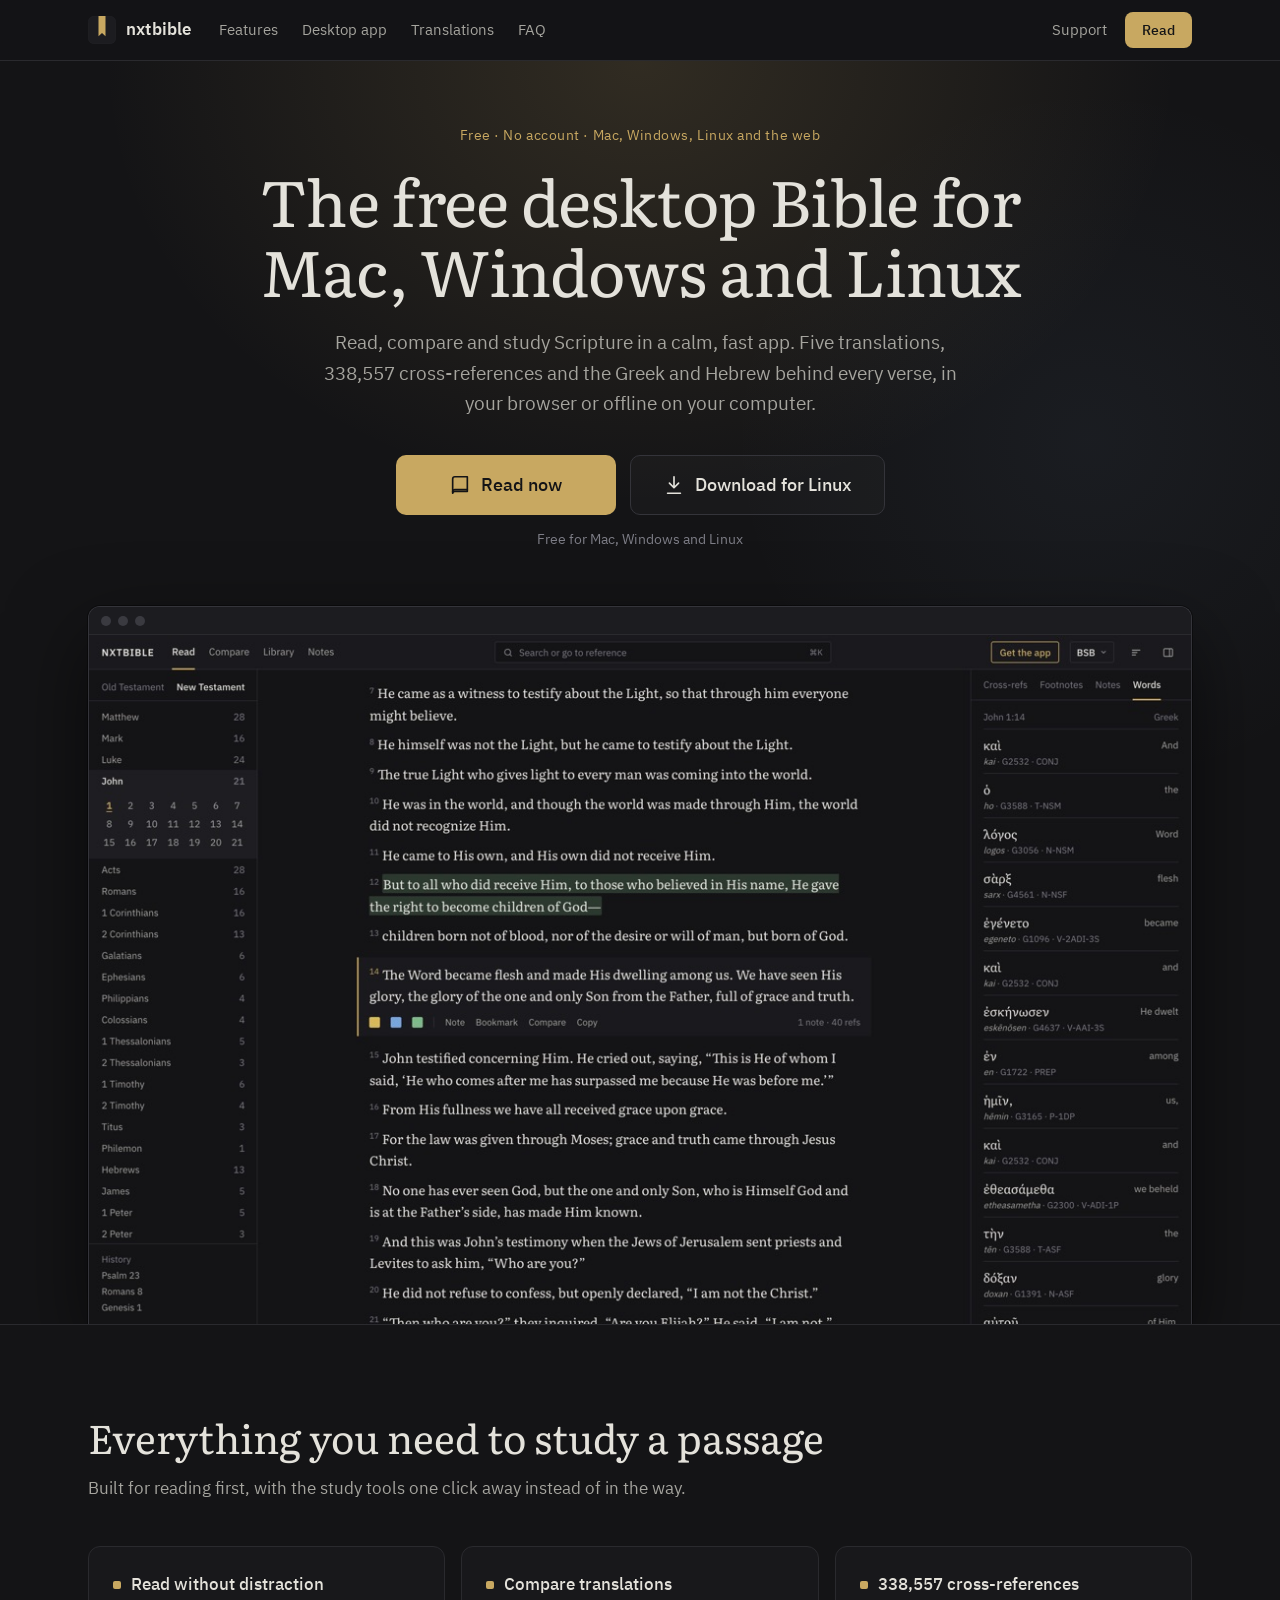
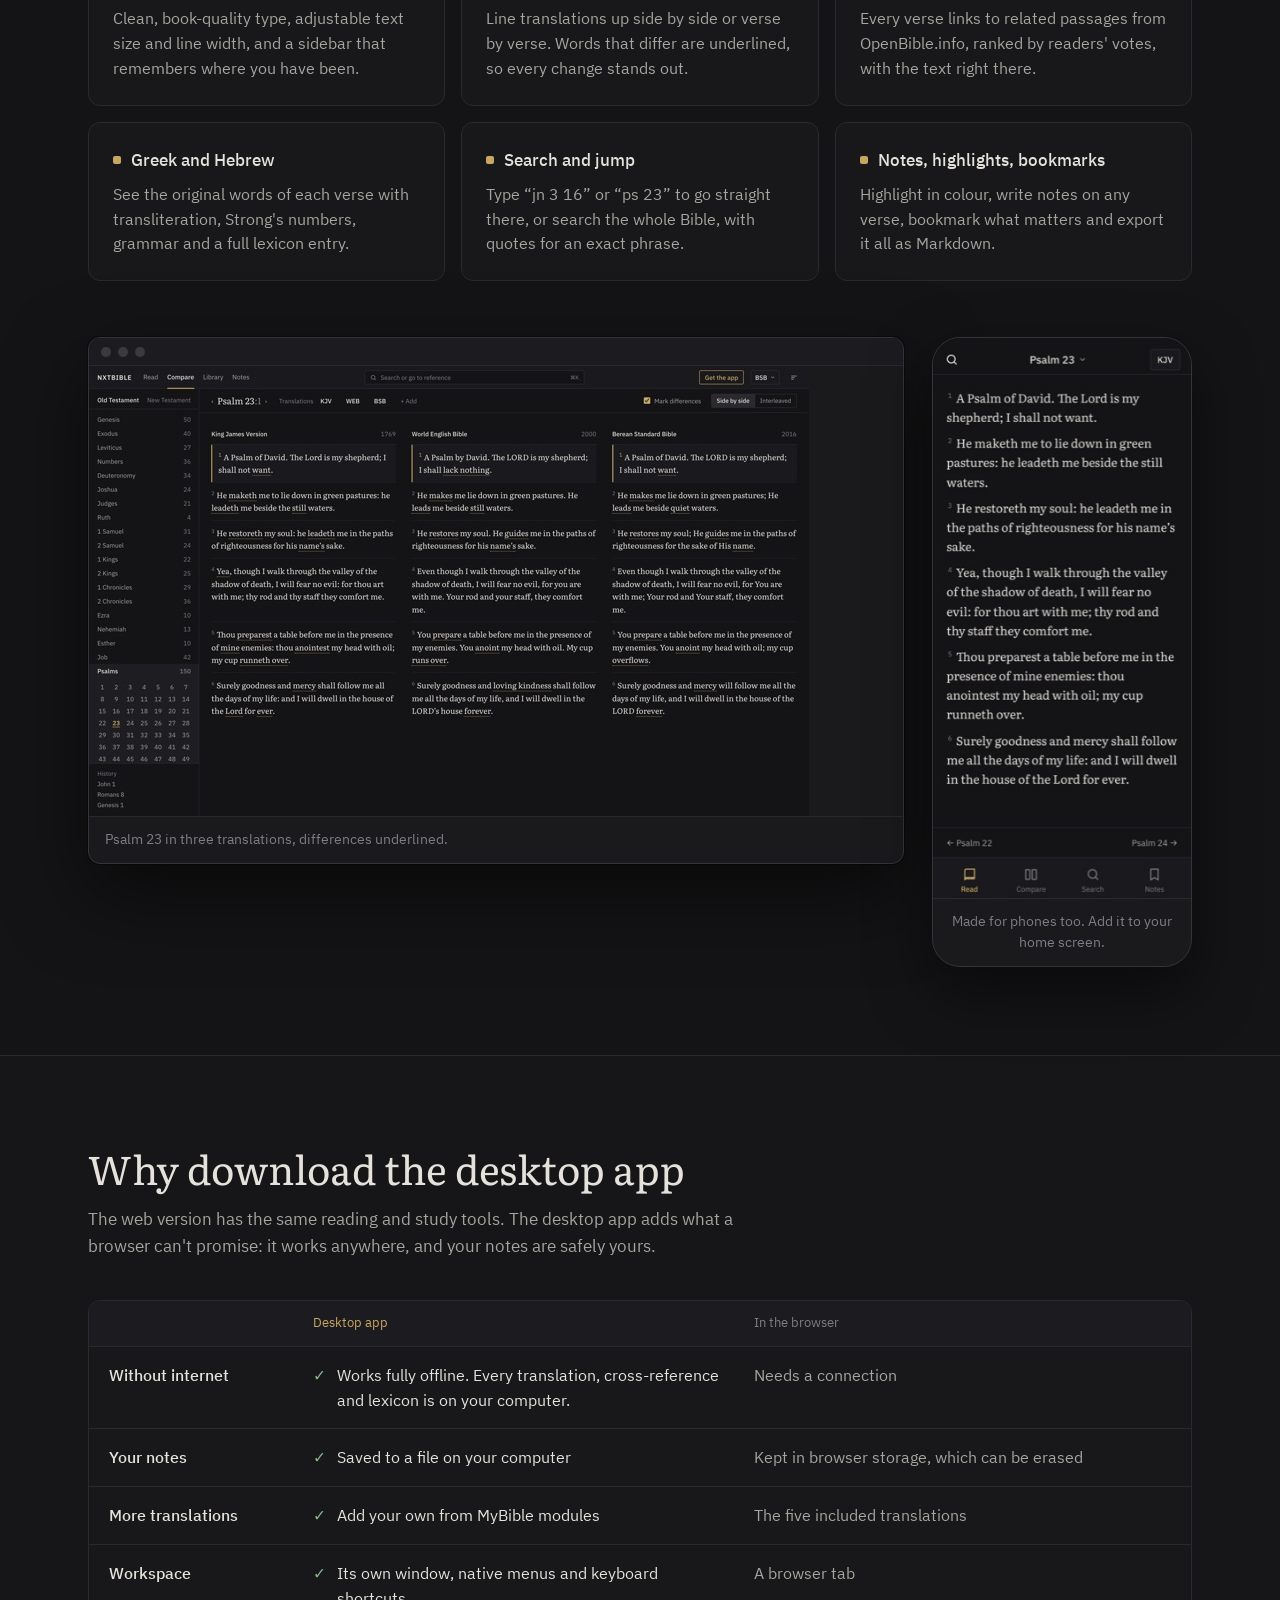
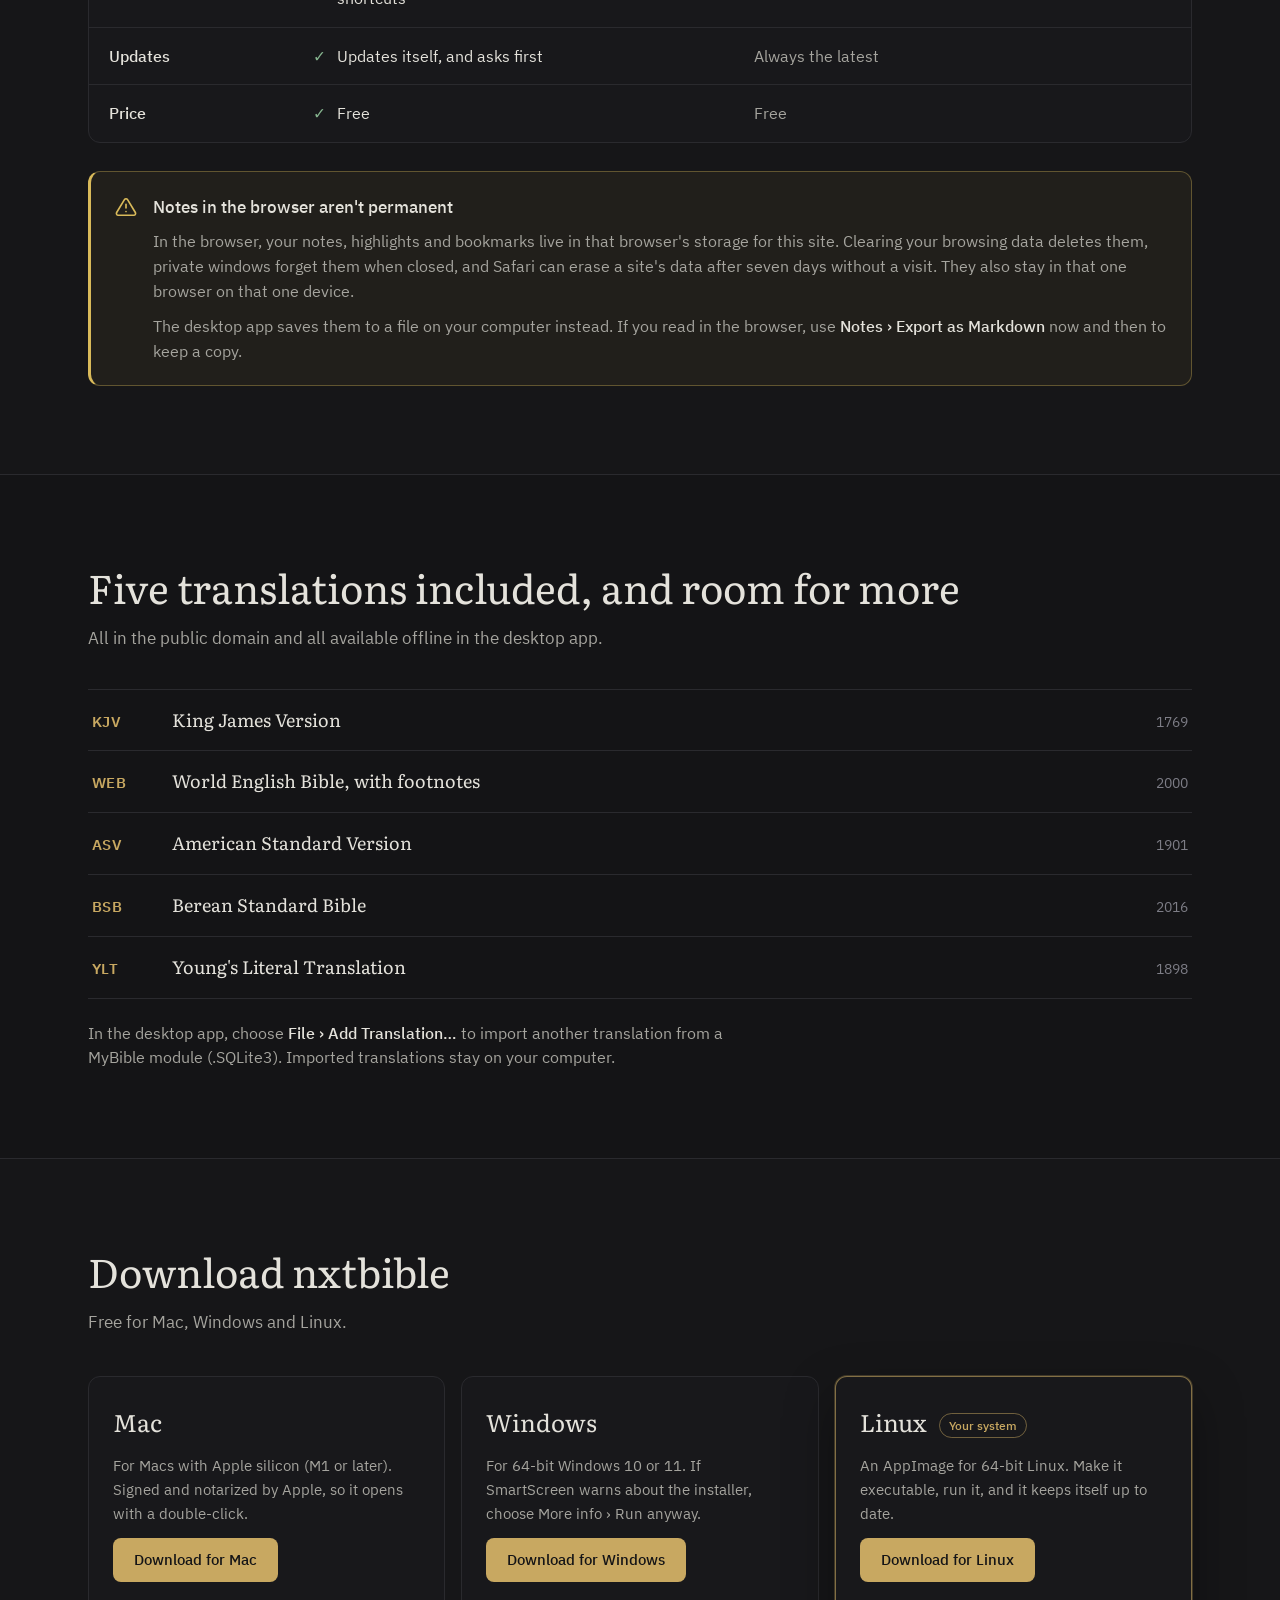
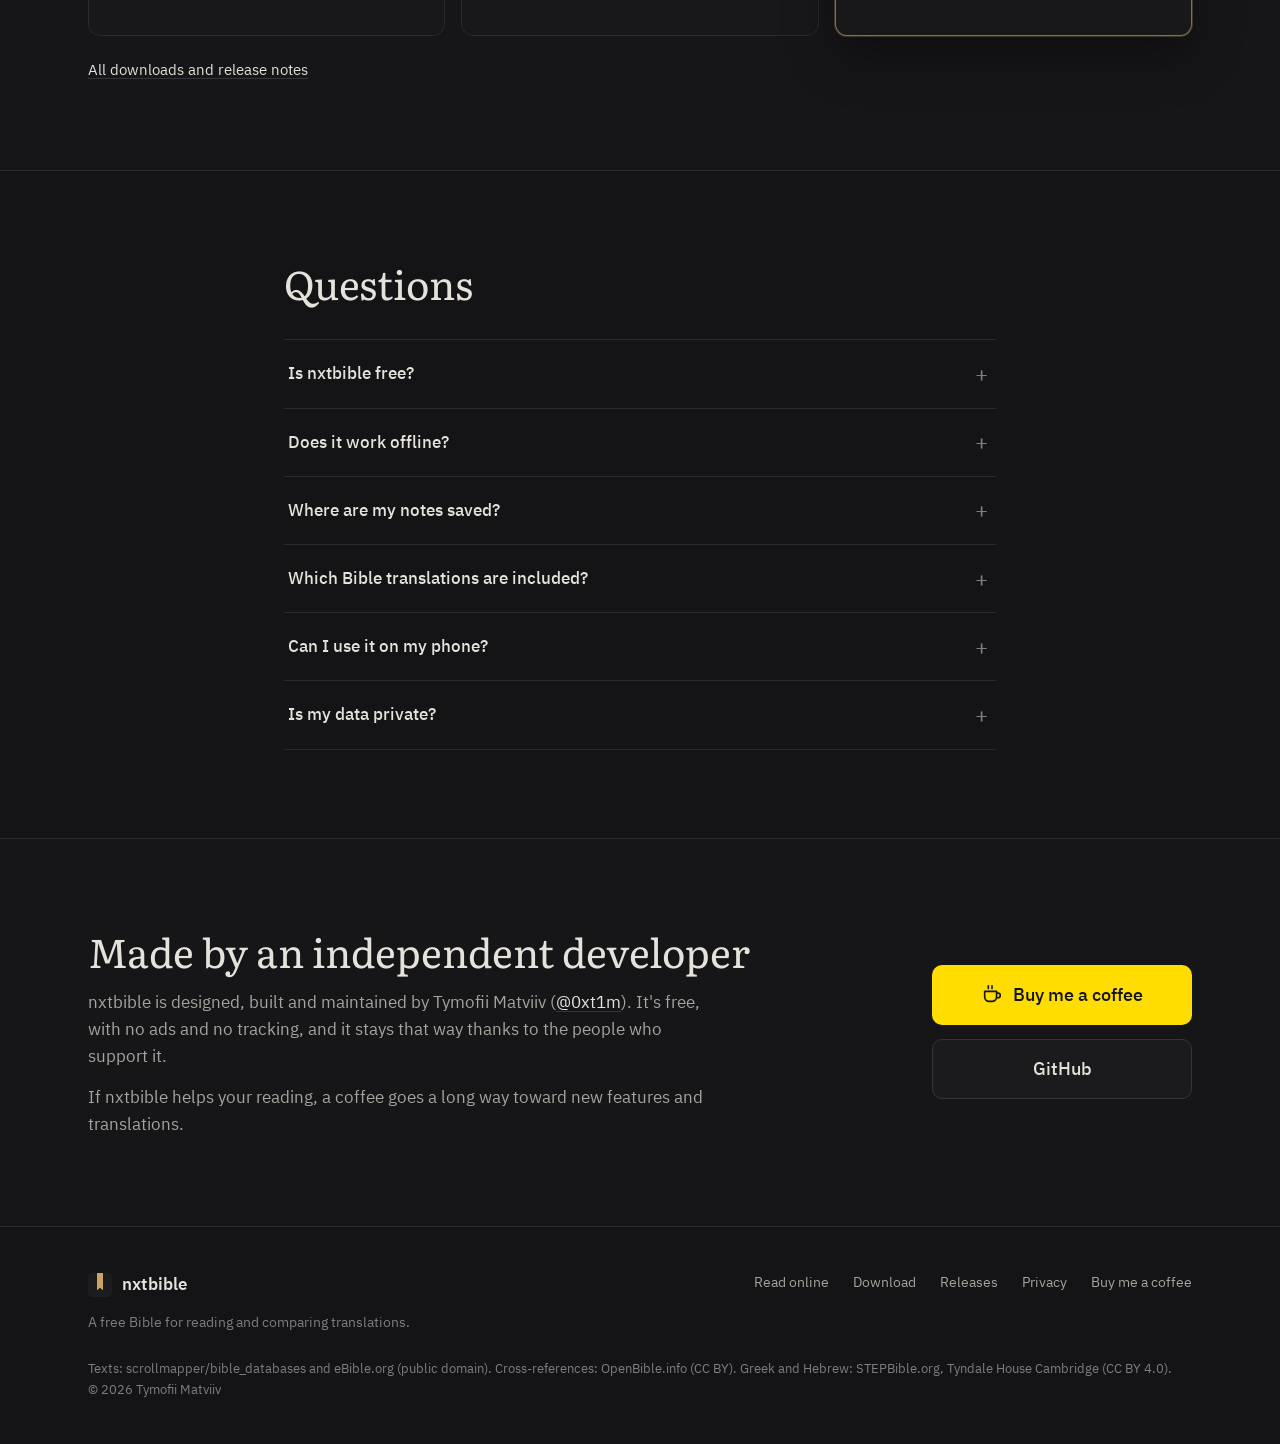
==== commit 05f226c7: "Deploy web build from 18c8963" ====
--- a/index.html
+++ b/index.html
@@ -86,9 +86,9 @@
         ]
       }
     </script>
-    <script type="module" crossorigin src="./assets/home-f1tK6oNz.js"></script>
+    <script type="module" crossorigin src="./assets/home-DpnF4giF.js"></script>
     <link rel="modulepreload" crossorigin href="./assets/modulepreload-polyfill-B5Qt9EMX.js">
-    <link rel="stylesheet" crossorigin href="./assets/home-DwHLIyuZ.css">
+    <link rel="stylesheet" crossorigin href="./assets/home-BHMdcVbA.css">
   </head>
   <body>
     <a class="skip" href="#main">Skip to content</a>
@@ -343,7 +343,7 @@
           </details>
           <details>
             <summary>Is my data private?</summary>
-            <p>nxtbible has no accounts and no analytics. Your notes stay on your device and are never uploaded. The desktop app only goes online to check for updates.</p>
+            <p>nxtbible has no accounts and no analytics. Your notes stay on your device and are never uploaded. The desktop app only goes online to check for updates. Read the full <a href="privacy/">privacy policy</a>.</p>
           </details>
         </div>
       </section>
@@ -382,6 +382,7 @@
           <a href="read/">Read online</a>
           <a href="#download">Download</a>
           <a href="https://github.com/0xt1m/nxtbible-releases/releases" target="_blank" rel="noopener">Releases</a>
+          <a href="privacy/">Privacy</a>
           <a href="https://buymeacoffee.com/0xt1m" target="_blank" rel="noopener">Buy me a coffee</a>
         </nav>
         <p class="credits">
--- a/assets/home-BHMdcVbA.css
+++ b/assets/home-BHMdcVbA.css
@@ -0,0 +1 @@
+@font-face{font-family:IBM Plex Sans;font-style:normal;font-display:swap;font-weight:400;src:url(./ibm-plex-sans-cyrillic-ext-400-normal-BJItruJi.woff2) format("woff2"),url(./ibm-plex-sans-cyrillic-ext-400-normal-C1SKuNhx.woff) format("woff");unicode-range:U+0460-052F,U+1C80-1C88,U+20B4,U+2DE0-2DFF,U+A640-A69F,U+FE2E-FE2F}@font-face{font-family:IBM Plex Sans;font-style:normal;font-display:swap;font-weight:400;src:url(./ibm-plex-sans-cyrillic-400-normal-BPWuI_CM.woff2) format("woff2"),url(./ibm-plex-sans-cyrillic-400-normal-CTUnhTqV.woff) format("woff");unicode-range:U+0301,U+0400-045F,U+0490-0491,U+04B0-04B1,U+2116}@font-face{font-family:IBM Plex Sans;font-style:normal;font-display:swap;font-weight:400;src:url(./ibm-plex-sans-greek-400-normal-n6oPB5VF.woff2) format("woff2"),url(./ibm-plex-sans-greek-400-normal-DSasf_jt.woff) format("woff");unicode-range:U+0370-0377,U+037A-037F,U+0384-038A,U+038C,U+038E-03A1,U+03A3-03FF}@font-face{font-family:IBM Plex Sans;font-style:normal;font-display:swap;font-weight:400;src:url(./ibm-plex-sans-vietnamese-400-normal-B97dYap6.woff2) format("woff2"),url(./ibm-plex-sans-vietnamese-400-normal-OKGpH0gQ.woff) format("woff");unicode-range:U+0102-0103,U+0110-0111,U+0128-0129,U+0168-0169,U+01A0-01A1,U+01AF-01B0,U+0300-0301,U+0303-0304,U+0308-0309,U+0323,U+0329,U+1EA0-1EF9,U+20AB}@font-face{font-family:IBM Plex Sans;font-style:normal;font-display:swap;font-weight:400;src:url(./ibm-plex-sans-latin-ext-400-normal-BHf956ki.woff2) format("woff2"),url(./ibm-plex-sans-latin-ext-400-normal-CyDjbWPV.woff) format("woff");unicode-range:U+0100-02AF,U+0304,U+0308,U+0329,U+1E00-1E9F,U+1EF2-1EFF,U+2020,U+20A0-20AB,U+20AD-20C0,U+2113,U+2C60-2C7F,U+A720-A7FF}@font-face{font-family:IBM Plex Sans;font-style:normal;font-display:swap;font-weight:400;src:url(./ibm-plex-sans-latin-400-normal-CdZtFfYS.woff2) format("woff2"),url(./ibm-plex-sans-latin-400-normal-BU83cd9M.woff) format("woff");unicode-range:U+0000-00FF,U+0131,U+0152-0153,U+02BB-02BC,U+02C6,U+02DA,U+02DC,U+0304,U+0308,U+0329,U+2000-206F,U+2074,U+20AC,U+2122,U+2191,U+2193,U+2212,U+2215,U+FEFF,U+FFFD}@font-face{font-family:IBM Plex Sans;font-style:normal;font-display:swap;font-weight:500;src:url(./ibm-plex-sans-cyrillic-ext-500-normal-Cfrm0EKX.woff2) format("woff2"),url(./ibm-plex-sans-cyrillic-ext-500-normal-DujcQJCN.woff) format("woff");unicode-range:U+0460-052F,U+1C80-1C88,U+20B4,U+2DE0-2DFF,U+A640-A69F,U+FE2E-FE2F}@font-face{font-family:IBM Plex Sans;font-style:normal;font-display:swap;font-weight:500;src:url(./ibm-plex-sans-cyrillic-500-normal-D1zm99-P.woff2) format("woff2"),url(./ibm-plex-sans-cyrillic-500-normal-BEypoZQd.woff) format("woff");unicode-range:U+0301,U+0400-045F,U+0490-0491,U+04B0-04B1,U+2116}@font-face{font-family:IBM Plex Sans;font-style:normal;font-display:swap;font-weight:500;src:url(./ibm-plex-sans-greek-500-normal-By04ZBDJ.woff2) format("woff2"),url(./ibm-plex-sans-greek-500-normal-BwBTeJfm.woff) format("woff");unicode-range:U+0370-0377,U+037A-037F,U+0384-038A,U+038C,U+038E-03A1,U+03A3-03FF}@font-face{font-family:IBM Plex Sans;font-style:normal;font-display:swap;font-weight:500;src:url(./ibm-plex-sans-vietnamese-500-normal-rpgY82Kd.woff2) format("woff2"),url(./ibm-plex-sans-vietnamese-500-normal-V_-bWxzT.woff) format("woff");unicode-range:U+0102-0103,U+0110-0111,U+0128-0129,U+0168-0169,U+01A0-01A1,U+01AF-01B0,U+0300-0301,U+0303-0304,U+0308-0309,U+0323,U+0329,U+1EA0-1EF9,U+20AB}@font-face{font-family:IBM Plex Sans;font-style:normal;font-display:swap;font-weight:500;src:url(./ibm-plex-sans-latin-ext-500-normal-DprGrCew.woff2) format("woff2"),url(./ibm-plex-sans-latin-ext-500-normal-CgrnmiIU.woff) format("woff");unicode-range:U+0100-02AF,U+0304,U+0308,U+0329,U+1E00-1E9F,U+1EF2-1EFF,U+2020,U+20A0-20AB,U+20AD-20C0,U+2113,U+2C60-2C7F,U+A720-A7FF}@font-face{font-family:IBM Plex Sans;font-style:normal;font-display:swap;font-weight:500;src:url(./ibm-plex-sans-latin-500-normal-BFLYOLbL.woff2) format("woff2"),url(./ibm-plex-sans-latin-500-normal-Dh0NORqx.woff) format("woff");unicode-range:U+0000-00FF,U+0131,U+0152-0153,U+02BB-02BC,U+02C6,U+02DA,U+02DC,U+0304,U+0308,U+0329,U+2000-206F,U+2074,U+20AC,U+2122,U+2191,U+2193,U+2212,U+2215,U+FEFF,U+FFFD}@font-face{font-family:IBM Plex Sans;font-style:normal;font-display:swap;font-weight:600;src:url(./ibm-plex-sans-cyrillic-ext-600-normal-jBHiQjEG.woff2) format("woff2"),url(./ibm-plex-sans-cyrillic-ext-600-normal-CJ5MtzOJ.woff) format("woff");unicode-range:U+0460-052F,U+1C80-1C88,U+20B4,U+2DE0-2DFF,U+A640-A69F,U+FE2E-FE2F}@font-face{font-family:IBM Plex Sans;font-style:normal;font-display:swap;font-weight:600;src:url(./ibm-plex-sans-cyrillic-600-normal-DM9A4i1K.woff2) format("woff2"),url(./ibm-plex-sans-cyrillic-600-normal-BuRiwhxF.woff) format("woff");unicode-range:U+0301,U+0400-045F,U+0490-0491,U+04B0-04B1,U+2116}@font-face{font-family:IBM Plex Sans;font-style:normal;font-display:swap;font-weight:600;src:url(./ibm-plex-sans-greek-600-normal-FZrtz_q-.woff2) format("woff2"),url(./ibm-plex-sans-greek-600-normal-BJUfoJTU.woff) format("woff");unicode-range:U+0370-0377,U+037A-037F,U+0384-038A,U+038C,U+038E-03A1,U+03A3-03FF}@font-face{font-family:IBM Plex Sans;font-style:normal;font-display:swap;font-weight:600;src:url(./ibm-plex-sans-vietnamese-600-normal-DHNi5J5O.woff2) format("woff2"),url(./ibm-plex-sans-vietnamese-600-normal-D03elqKW.woff) format("woff");unicode-range:U+0102-0103,U+0110-0111,U+0128-0129,U+0168-0169,U+01A0-01A1,U+01AF-01B0,U+0300-0301,U+0303-0304,U+0308-0309,U+0323,U+0329,U+1EA0-1EF9,U+20AB}@font-face{font-family:IBM Plex Sans;font-style:normal;font-display:swap;font-weight:600;src:url(./ibm-plex-sans-latin-ext-600-normal-dAZVOL-H.woff2) format("woff2"),url(./ibm-plex-sans-latin-ext-600-normal-bp4QDljZ.woff) format("woff");unicode-range:U+0100-02AF,U+0304,U+0308,U+0329,U+1E00-1E9F,U+1EF2-1EFF,U+2020,U+20A0-20AB,U+20AD-20C0,U+2113,U+2C60-2C7F,U+A720-A7FF}@font-face{font-family:IBM Plex Sans;font-style:normal;font-display:swap;font-weight:600;src:url(./ibm-plex-sans-latin-600-normal-BGOKnPO6.woff2) format("woff2"),url(./ibm-plex-sans-latin-600-normal-ZykYOGKL.woff) format("woff");unicode-range:U+0000-00FF,U+0131,U+0152-0153,U+02BB-02BC,U+02C6,U+02DA,U+02DC,U+0304,U+0308,U+0329,U+2000-206F,U+2074,U+20AC,U+2122,U+2191,U+2193,U+2212,U+2215,U+FEFF,U+FFFD}@font-face{font-family:Literata;font-style:normal;font-display:swap;font-weight:400;src:url([data-uri]) format("woff2"),url(./literata-cyrillic-ext-400-normal-Cnvai1qE.woff) format("woff");unicode-range:U+0460-052F,U+1C80-1C88,U+20B4,U+2DE0-2DFF,U+A640-A69F,U+FE2E-FE2F}@font-face{font-family:Literata;font-style:normal;font-display:swap;font-weight:400;src:url(./literata-cyrillic-400-normal-BCYdZ4uu.woff2) format("woff2"),url(./literata-cyrillic-400-normal-JS7ncuz3.woff) format("woff");unicode-range:U+0301,U+0400-045F,U+0490-0491,U+04B0-04B1,U+2116}@font-face{font-family:Literata;font-style:normal;font-display:swap;font-weight:400;src:url(./literata-greek-ext-400-normal-BIc4bqRt.woff2) format("woff2"),url(./literata-greek-ext-400-normal-BbpD3vsL.woff) format("woff");unicode-range:U+1F00-1FFF}@font-face{font-family:Literata;font-style:normal;font-display:swap;font-weight:400;src:url(./literata-greek-400-normal-DUXuhftN.woff2) format("woff2"),url(./literata-greek-400-normal-CD0iu55A.woff) format("woff");unicode-range:U+0370-0377,U+037A-037F,U+0384-038A,U+038C,U+038E-03A1,U+03A3-03FF}@font-face{font-family:Literata;font-style:normal;font-display:swap;font-weight:400;src:url(./literata-vietnamese-400-normal-xEdCzdlV.woff2) format("woff2"),url(./literata-vietnamese-400-normal-Ca_s8lW0.woff) format("woff");unicode-range:U+0102-0103,U+0110-0111,U+0128-0129,U+0168-0169,U+01A0-01A1,U+01AF-01B0,U+0300-0301,U+0303-0304,U+0308-0309,U+0323,U+0329,U+1EA0-1EF9,U+20AB}@font-face{font-family:Literata;font-style:normal;font-display:swap;font-weight:400;src:url(./literata-latin-ext-400-normal-CZeQV5yS.woff2) format("woff2"),url(./literata-latin-ext-400-normal-BHF4F2oG.woff) format("woff");unicode-range:U+0100-02AF,U+0304,U+0308,U+0329,U+1E00-1E9F,U+1EF2-1EFF,U+2020,U+20A0-20AB,U+20AD-20C0,U+2113,U+2C60-2C7F,U+A720-A7FF}@font-face{font-family:Literata;font-style:normal;font-display:swap;font-weight:400;src:url(./literata-latin-400-normal-pwNTyDBq.woff2) format("woff2"),url(./literata-latin-400-normal-B0cgBCHK.woff) format("woff");unicode-range:U+0000-00FF,U+0131,U+0152-0153,U+02BB-02BC,U+02C6,U+02DA,U+02DC,U+0304,U+0308,U+0329,U+2000-206F,U+2074,U+20AC,U+2122,U+2191,U+2193,U+2212,U+2215,U+FEFF,U+FFFD}@font-face{font-family:Literata;font-style:normal;font-display:swap;font-weight:500;src:url([data-uri]) format("woff2"),url(./literata-cyrillic-ext-500-normal-DFDvrdW4.woff) format("woff");unicode-range:U+0460-052F,U+1C80-1C88,U+20B4,U+2DE0-2DFF,U+A640-A69F,U+FE2E-FE2F}@font-face{font-family:Literata;font-style:normal;font-display:swap;font-weight:500;src:url(./literata-cyrillic-500-normal-Bg6DPF6j.woff2) format("woff2"),url(./literata-cyrillic-500-normal-DwzCJFvz.woff) format("woff");unicode-range:U+0301,U+0400-045F,U+0490-0491,U+04B0-04B1,U+2116}@font-face{font-family:Literata;font-style:normal;font-display:swap;font-weight:500;src:url(./literata-greek-ext-500-normal-CE9_iuQp.woff2) format("woff2"),url(./literata-greek-ext-500-normal-DG-SfleR.woff) format("woff");unicode-range:U+1F00-1FFF}@font-face{font-family:Literata;font-style:normal;font-display:swap;font-weight:500;src:url(./literata-greek-500-normal-Dh2CYtNl.woff2) format("woff2"),url(./literata-greek-500-normal-DGYUTUkc.woff) format("woff");unicode-range:U+0370-0377,U+037A-037F,U+0384-038A,U+038C,U+038E-03A1,U+03A3-03FF}@font-face{font-family:Literata;font-style:normal;font-display:swap;font-weight:500;src:url(./literata-vietnamese-500-normal-B5oMlP3b.woff2) format("woff2"),url(./literata-vietnamese-500-normal-CBzgk_mG.woff) format("woff");unicode-range:U+0102-0103,U+0110-0111,U+0128-0129,U+0168-0169,U+01A0-01A1,U+01AF-01B0,U+0300-0301,U+0303-0304,U+0308-0309,U+0323,U+0329,U+1EA0-1EF9,U+20AB}@font-face{font-family:Literata;font-style:normal;font-display:swap;font-weight:500;src:url(./literata-latin-ext-500-normal-zKdXPx55.woff2) format("woff2"),url(./literata-latin-ext-500-normal-B-cIQ7Ae.woff) format("woff");unicode-range:U+0100-02AF,U+0304,U+0308,U+0329,U+1E00-1E9F,U+1EF2-1EFF,U+2020,U+20A0-20AB,U+20AD-20C0,U+2113,U+2C60-2C7F,U+A720-A7FF}@font-face{font-family:Literata;font-style:normal;font-display:swap;font-weight:500;src:url(./literata-latin-500-normal-BwsF2DMt.woff2) format("woff2"),url(./literata-latin-500-normal-BMhvqKBX.woff) format("woff");unicode-range:U+0000-00FF,U+0131,U+0152-0153,U+02BB-02BC,U+02C6,U+02DA,U+02DC,U+0304,U+0308,U+0329,U+2000-206F,U+2074,U+20AC,U+2122,U+2191,U+2193,U+2212,U+2215,U+FEFF,U+FFFD}:root{--bg: #141416;--bg-raised: #1a1a1d;--bg-card: #18181b;--line: #2a2a2e;--line-strong: #34343a;--text: #e4e2db;--text-2: #a5a49e;--text-3: #7d7d86;--accent: #c8a861;--accent-ink: #141416;--ok: #86b58f;--warn: #d9ba5a;--sans: "IBM Plex Sans", system-ui, -apple-system, "Segoe UI", sans-serif;--serif: "Literata", Georgia, "Times New Roman", serif;color-scheme:dark}*{box-sizing:border-box}html{scroll-behavior:smooth;scroll-padding-top:80px;-webkit-text-size-adjust:100%}@media (prefers-reduced-motion: reduce){html{scroll-behavior:auto}}body{margin:0;background:var(--bg);color:var(--text);font:400 17px/1.6 var(--sans);-webkit-font-smoothing:antialiased}img{max-width:100%;height:auto;display:block}a{color:inherit}:focus-visible{outline:2px solid var(--accent);outline-offset:3px;border-radius:4px}h1,h2,h3{margin:0;font-weight:400}p{margin:0}.wrap{width:100%;max-width:1152px;margin:0 auto;padding:0 16px}.wrap-narrow{max-width:760px}@media (min-width: 640px){.wrap{padding:0 24px}}.skip{position:absolute;left:-9999px;top:8px;z-index:100;background:var(--accent);color:var(--accent-ink);padding:8px 14px;border-radius:6px}.skip:focus{left:8px}.btn{display:inline-flex;align-items:center;justify-content:center;gap:10px;height:44px;padding:0 20px;border-radius:8px;border:1px solid transparent;font:500 15px/1 var(--sans);text-decoration:none;white-space:nowrap;cursor:pointer;transition:background-color .15s,border-color .15s,transform .15s}.btn:active{transform:translateY(1px)}.btn-primary{background:var(--accent);color:var(--accent-ink)}.btn-primary:hover{background:#d6b873}.btn-outline{border-color:var(--line-strong);color:var(--text);background:#ffffff05}.btn-outline:hover{border-color:var(--accent);background:#c8a86114}.btn-coffee{background:#fd0;color:#141416}.btn-coffee:hover{background:#ffe433}.btn-small{height:36px;padding:0 16px;font-size:14px}.btn-big{height:60px;padding:0 32px;font-size:18px;border-radius:10px}.nav{position:sticky;top:0;z-index:50;background:#141416d1;-webkit-backdrop-filter:saturate(140%) blur(12px);backdrop-filter:saturate(140%) blur(12px);border-bottom:1px solid var(--line);padding-top:env(safe-area-inset-top,0px)}.nav-inner{height:60px;display:flex;align-items:center;gap:28px}.brand{display:inline-flex;align-items:center;gap:10px;text-decoration:none;font-weight:600;font-size:17px;letter-spacing:.01em}.nav-links{display:none;gap:24px;font-size:14.5px}.nav-links a,.nav-support{color:var(--text-2);text-decoration:none}.nav-links a:hover,.nav-support:hover{color:var(--text)}.nav-actions{margin-left:auto;display:flex;align-items:center;gap:18px;font-size:14.5px}@media (min-width: 860px){.nav-links{display:flex}}.hero{position:relative;padding:64px 0 0;text-align:center;overflow:hidden;background:radial-gradient(60% 50% at 50% 0%,rgba(200,168,97,.16),transparent 70%),radial-gradient(40% 40% at 85% 30%,rgba(127,166,214,.06),transparent 70%)}.eyebrow{font-size:13.5px;letter-spacing:.04em;color:var(--accent);margin-bottom:18px}.hero h1{font-family:var(--serif);font-size:clamp(34px,6.4vw,64px);line-height:1.1;letter-spacing:-.01em;max-width:21ch;margin:0 auto;text-wrap:balance}.lede{max-width:640px;margin:22px auto 0;color:var(--text-2);font-size:clamp(17px,2.2vw,19px);text-wrap:pretty}.cta{display:flex;flex-wrap:wrap;justify-content:center;gap:14px;margin-top:36px}.cta .btn{min-width:220px}@media (max-width: 520px){.cta .btn{width:100%}}.cta-note{margin-top:14px;font-size:13.5px;color:var(--text-3);min-height:1.6em}.shot{margin:0;border:1px solid var(--line-strong);border-radius:12px;overflow:hidden;background:var(--bg-raised);box-shadow:0 30px 80px #0000008c,0 0 0 1px #0006}.shot-bar{height:28px;display:flex;align-items:center;gap:7px;padding:0 12px;border-bottom:1px solid var(--line);background:#1c1c20}.shot-bar span{width:10px;height:10px;border-radius:50%;background:#3a3a40}.shot-hero{margin:56px auto 0;max-width:1120px;border-bottom:0;border-radius:12px 12px 0 0}.shot figcaption,.phone figcaption{padding:12px 16px;font-size:13.5px;color:var(--text-3);border-top:1px solid var(--line);text-align:left}.section{padding:88px 0;border-top:1px solid var(--line)}.section-alt{background:#161618}.section h2{font-family:var(--serif);font-size:clamp(28px,4.2vw,40px);line-height:1.2;text-wrap:balance}.section-lede{margin-top:14px;max-width:660px;color:var(--text-2);text-wrap:pretty}@media (max-width: 640px){.section{padding:64px 0}.hero{padding-top:44px}}.grid{margin-top:44px;display:grid;gap:16px;grid-template-columns:repeat(auto-fill,minmax(min(100%,300px),1fr))}.card{padding:24px;border:1px solid var(--line);border-radius:12px;background:var(--bg-card)}.card h3{font-family:var(--sans);font-weight:500;font-size:17px;margin-bottom:8px;display:flex;align-items:center;gap:10px}.card h3:before{content:"";width:8px;height:8px;border-radius:2px;background:var(--accent);flex:0 0 auto}.card p{color:var(--text-2);font-size:15.5px}.showcase{margin-top:56px;display:grid;gap:28px;align-items:start}@media (min-width: 900px){.showcase{grid-template-columns:minmax(0,1fr) 260px}}.phone{margin:0 auto;width:260px;max-width:100%;border:1px solid var(--line-strong);border-radius:28px;overflow:hidden;background:var(--bg-raised);box-shadow:0 24px 60px #00000080}.phone img{width:100%}.phone figcaption{text-align:center}.compare-table{margin-top:40px;border:1px solid var(--line);border-radius:12px;overflow:hidden;background:var(--bg-card)}.ct-row{display:grid;grid-template-columns:1fr;gap:6px;padding:16px 20px;border-top:1px solid var(--line);font-size:15.5px}.ct-row:first-child{border-top:0}.ct-row [role=rowheader]{font-weight:500}.ct-row [role=cell]{color:var(--text-2)}.ct-row [role=cell].yes{color:var(--text);padding-left:24px;position:relative}.ct-row [role=cell].yes:before{content:"✓";position:absolute;left:0;color:var(--ok);font-weight:600}.ct-head{display:none}.ct-row [role=cell]:not(.yes):before{content:"Browser: ";color:var(--text-3)}@media (min-width: 760px){.ct-row{grid-template-columns:180px 1fr 1fr;gap:24px;align-items:baseline}.ct-head{display:grid;background:#1c1c20;font-size:13px;color:var(--text-3);padding:12px 20px}.ct-head span:nth-child(2){color:var(--accent)}.ct-row [role=cell]:not(.yes):before{content:none}}.notice{margin-top:28px;display:flex;gap:16px;padding:22px 24px;border:1px solid rgba(217,186,90,.35);border-left:3px solid var(--warn);border-radius:12px;background:#d9ba5a0f}.notice>svg{color:var(--warn);flex:0 0 auto;margin-top:2px}.notice h3{font-weight:500;font-size:17px;margin-bottom:8px}.notice p{color:var(--text-2);font-size:15.5px}.notice p+p{margin-top:10px}.notice strong{color:var(--text);font-weight:500}.tl-list{list-style:none;margin:36px 0 0;padding:0;border-top:1px solid var(--line)}.tl-list li{display:grid;grid-template-columns:64px 1fr auto;gap:16px;align-items:baseline;padding:16px 4px;border-bottom:1px solid var(--line)}.tl-list b{color:var(--accent);font-weight:600;font-size:15px;letter-spacing:.02em}.tl-list span{font-family:var(--serif);font-size:18px}.tl-list em{font-style:normal;color:var(--text-3);font-size:14px;font-variant-numeric:tabular-nums}.tl-more{margin-top:22px;color:var(--text-2);font-size:15.5px;max-width:680px}.tl-more strong{color:var(--text);font-weight:500}.dl-grid{margin-top:40px;display:grid;gap:16px;grid-template-columns:repeat(auto-fit,minmax(min(100%,280px),1fr))}.dl-card{display:flex;flex-direction:column;gap:12px;padding:26px 24px;border:1px solid var(--line);border-radius:12px;background:var(--bg-card)}.dl-card h3{font-family:var(--serif);font-size:24px}.dl-card p{color:var(--text-2);font-size:15px;flex:1}.dl-card .btn{align-self:flex-start}.dl-card .btn:not(.btn-primary){border-color:var(--line-strong)}.dl-card.is-yours{border-color:#c8a86199;box-shadow:0 0 0 1px #c8a86140,0 20px 50px #00000059}.dl-card.is-yours h3:after{content:"Your system";margin-left:12px;vertical-align:middle;font:500 12px/1 var(--sans);color:var(--accent);border:1px solid rgba(200,168,97,.5);border-radius:99px;padding:4px 9px}.dl-size{font-size:13px;color:var(--text-3);min-height:1.2em}.dl-all{margin-top:22px;font-size:15px}.dl-all a,.about a:not(.btn){color:var(--text);text-decoration-color:var(--line-strong);text-underline-offset:3px}.dl-all a:hover,.about a:not(.btn):hover{text-decoration-color:var(--accent)}details{border-bottom:1px solid var(--line)}details:first-of-type{margin-top:32px;border-top:1px solid var(--line)}summary{list-style:none;cursor:pointer;padding:20px 36px 20px 4px;position:relative;font-weight:500;font-size:17px}summary::-webkit-details-marker{display:none}summary:after{content:"+";position:absolute;right:8px;top:50%;transform:translateY(-50%);color:var(--text-3);font-size:22px;font-weight:400;transition:transform .2s}details[open] summary:after{transform:translateY(-50%) rotate(45deg);color:var(--accent)}details p{padding:0 4px 22px;color:var(--text-2);font-size:15.5px}.about{display:grid;gap:32px;align-items:center}.about p{margin-top:14px;color:var(--text-2);max-width:620px}.about-actions{display:flex;flex-wrap:wrap;gap:14px}@media (min-width: 900px){.about{grid-template-columns:1fr auto}.about-actions{flex-direction:column}.about-actions .btn{width:260px}}@media (max-width: 520px){.about-actions .btn{width:100%}}.footer{border-top:1px solid var(--line);padding:44px 0 calc(44px + env(safe-area-inset-bottom,0px));font-size:14px;color:var(--text-3)}.footer-inner{display:grid;gap:24px}.footer-brand p{margin-top:8px}.footer-brand .brand{color:var(--text)}.footer-links{display:flex;flex-wrap:wrap;gap:10px 24px}.footer-links a{color:var(--text-2);text-decoration:none}.footer-links a:hover{color:var(--text)}.credits{font-size:12.5px;line-height:1.7}@media (min-width: 860px){.footer-inner{grid-template-columns:1fr auto}.credits{grid-column:1 / -1}}.doc{padding:64px 0 88px}.doc h1{font-family:var(--serif);font-size:clamp(32px,5vw,44px);line-height:1.15}.doc-meta{margin-top:10px;color:var(--text-3);font-size:14px}.doc-summary{margin-top:28px;padding:20px 22px;border:1px solid var(--line);border-left:3px solid var(--accent);border-radius:10px;background:var(--bg-card);color:var(--text)}.doc h2{font-family:var(--serif);font-size:24px;margin-top:44px}.doc p,.doc li{color:var(--text-2);font-size:16px}.doc p{margin-top:14px}.doc ul{margin:14px 0 0;padding-left:20px;display:flex;flex-direction:column;gap:10px}.doc strong{color:var(--text);font-weight:500}.doc a{color:var(--text);text-decoration-color:var(--line-strong);text-underline-offset:3px}.doc a:hover{text-decoration-color:var(--accent)}details p a{color:var(--text);text-decoration-color:var(--line-strong);text-underline-offset:3px}
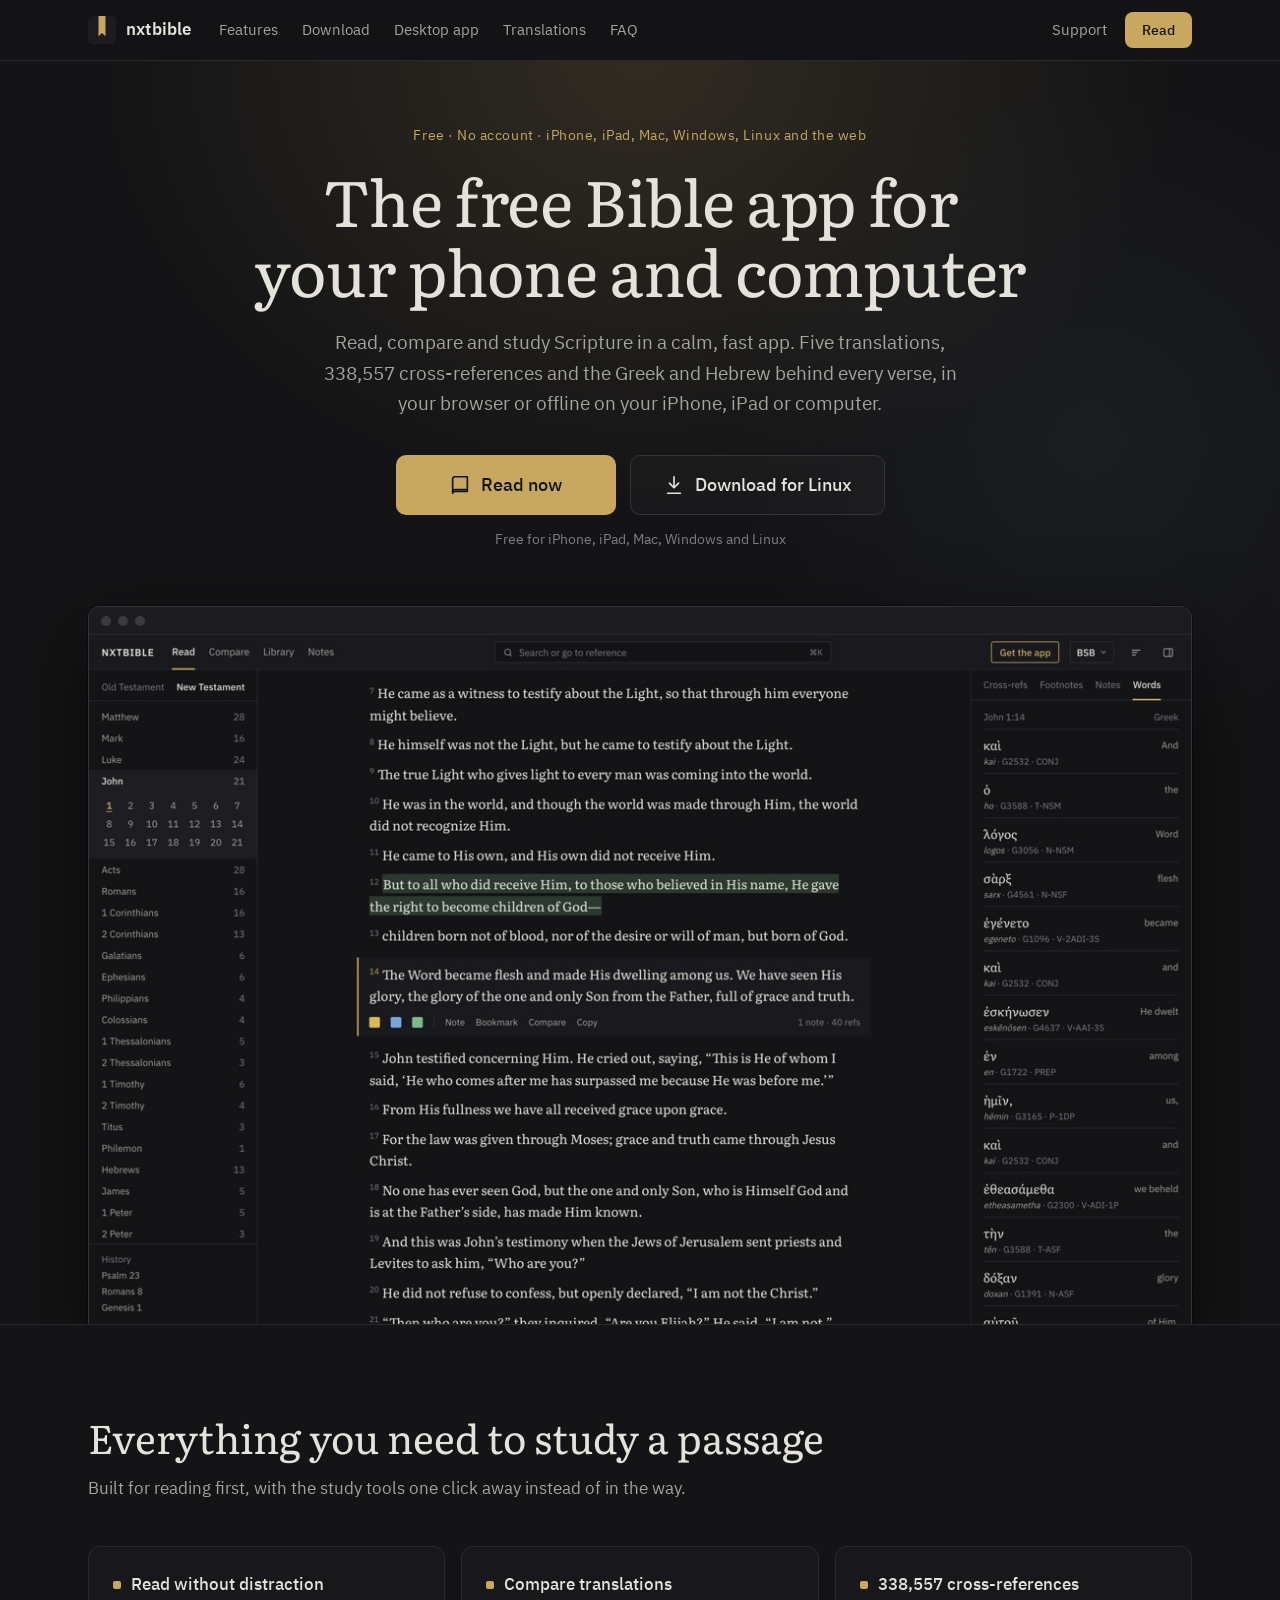
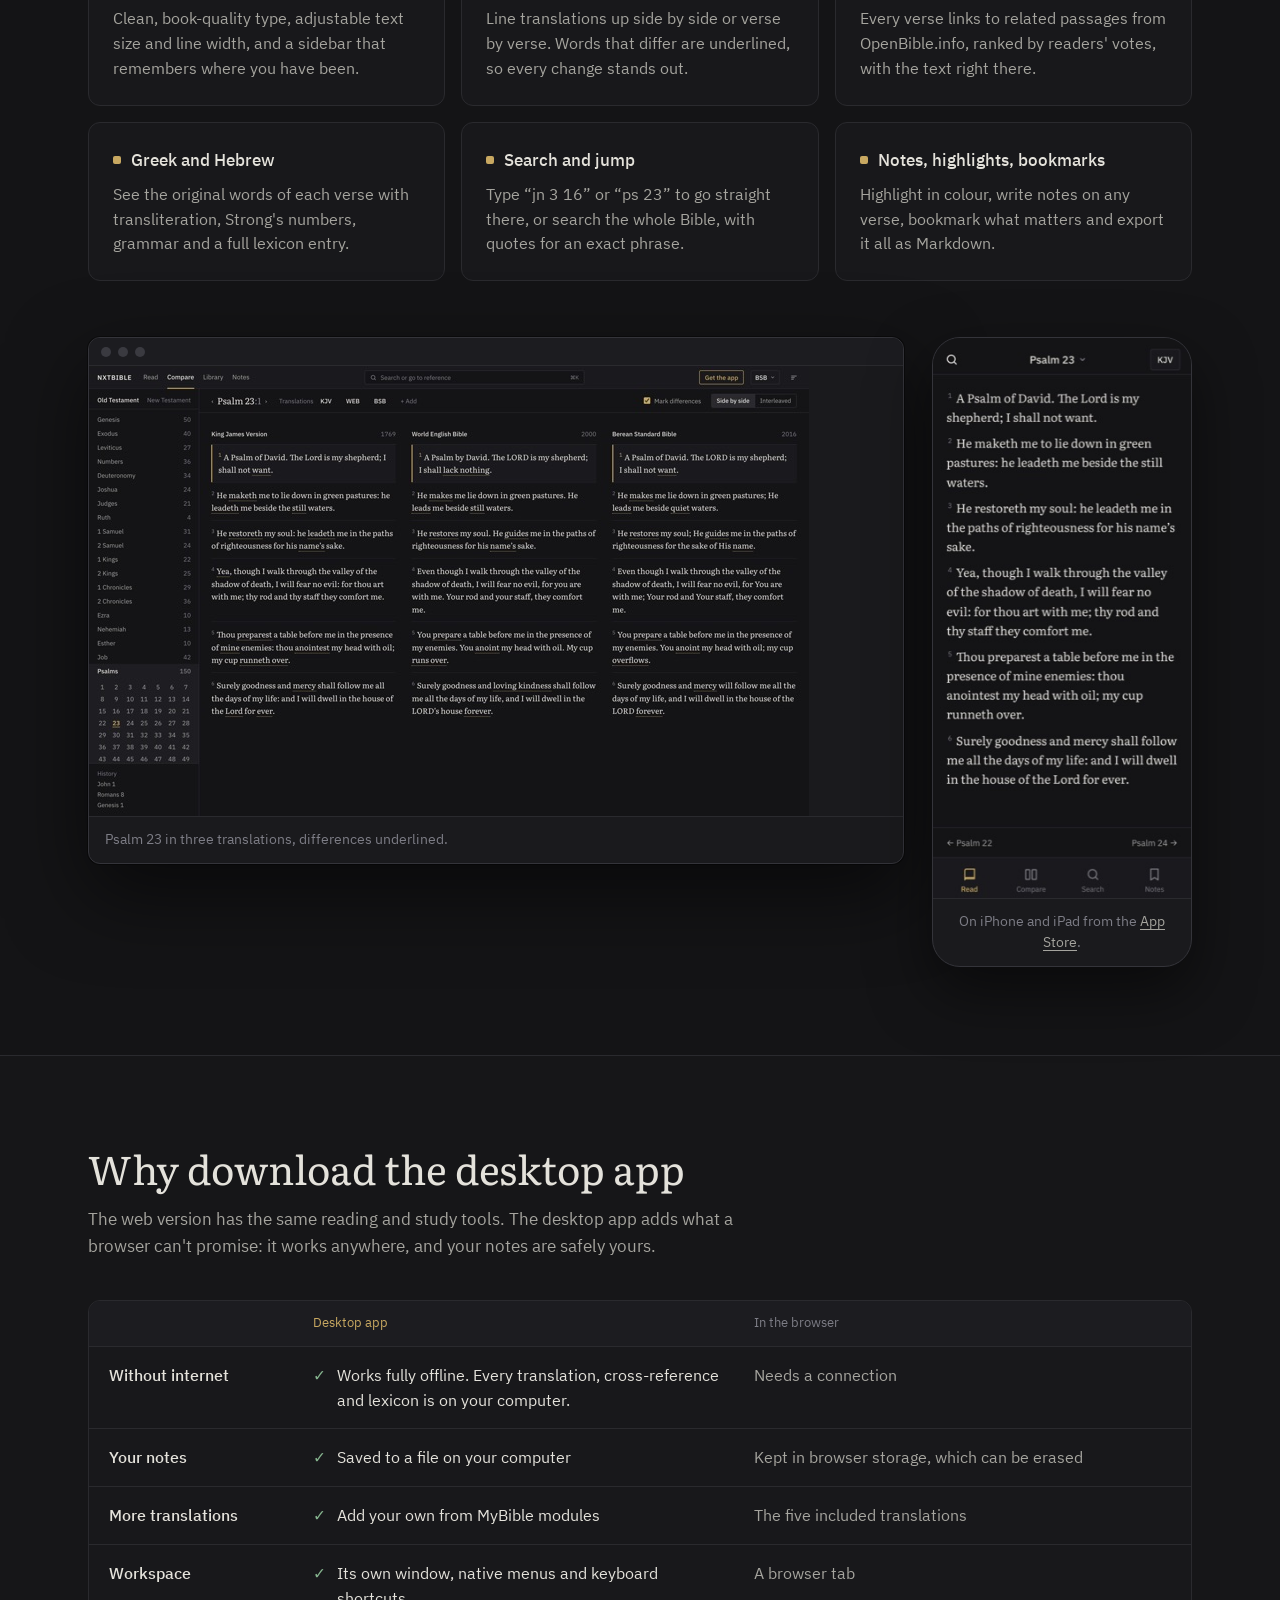
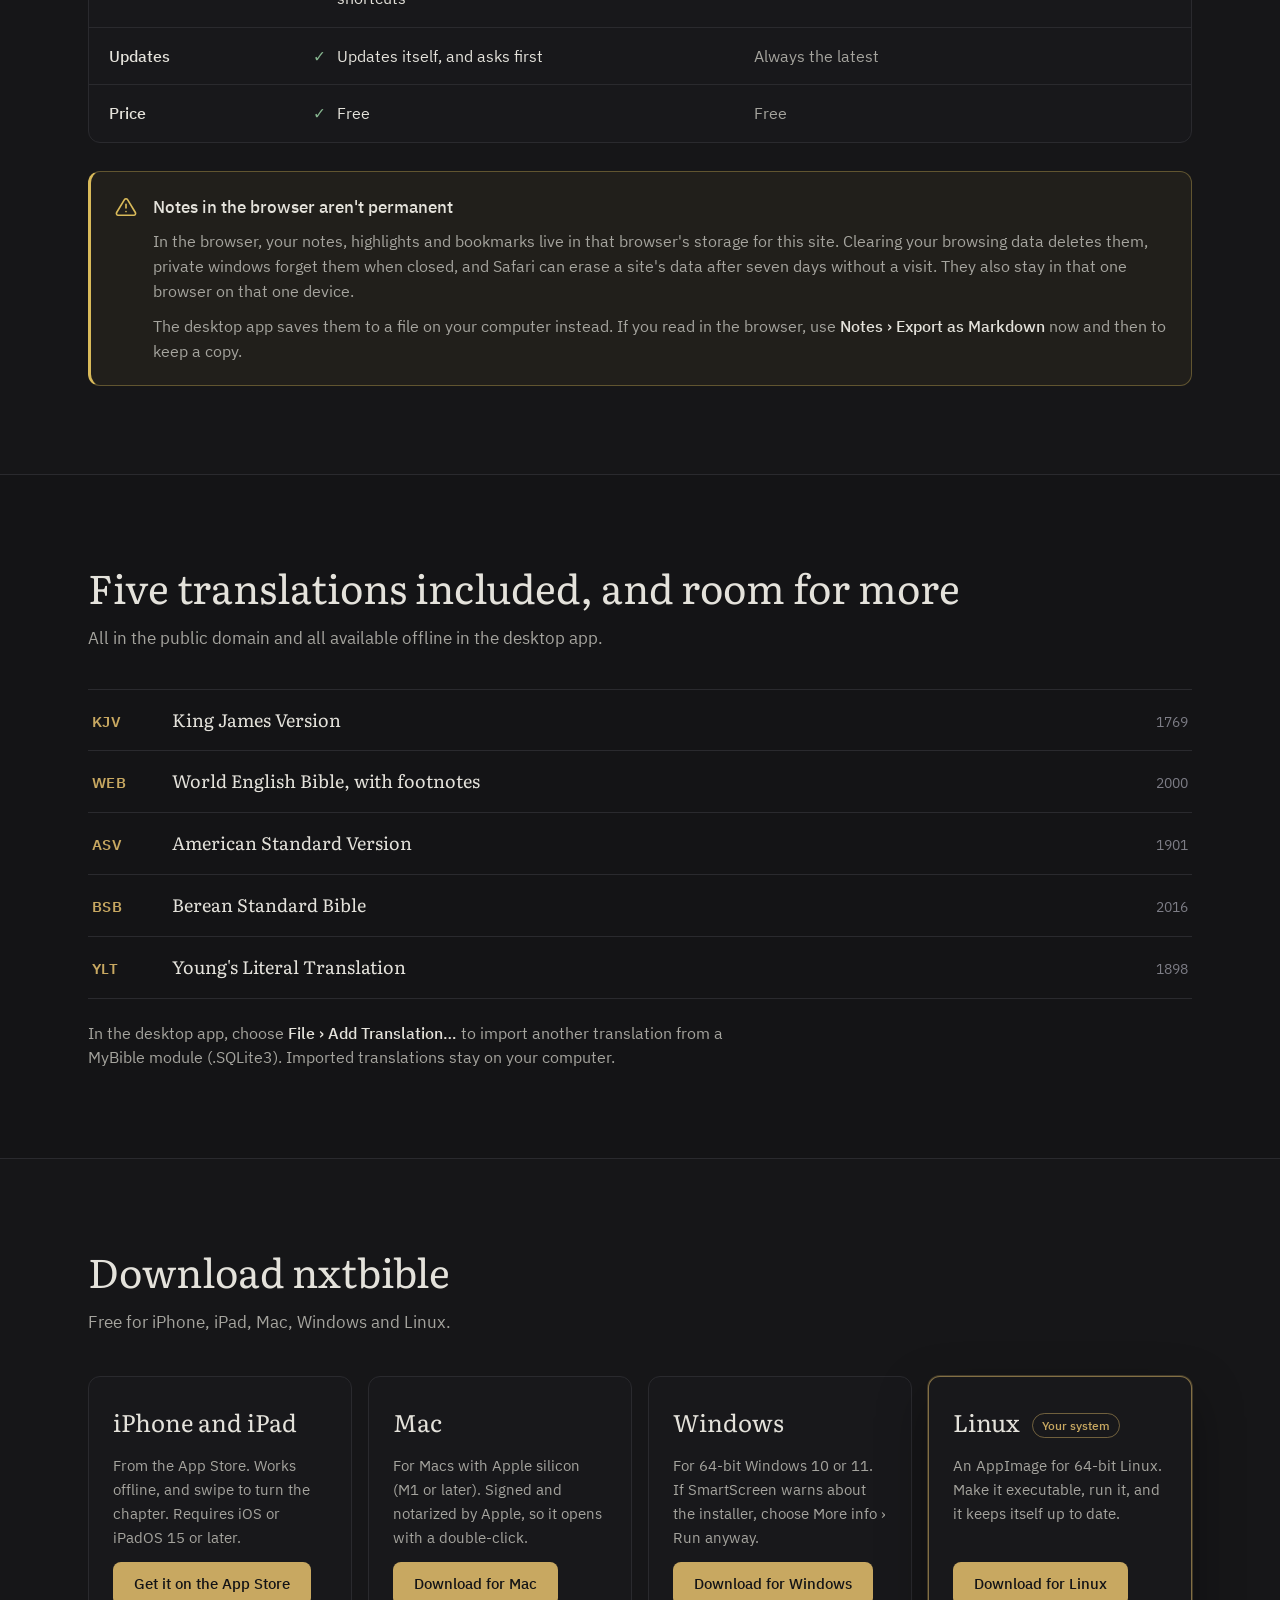
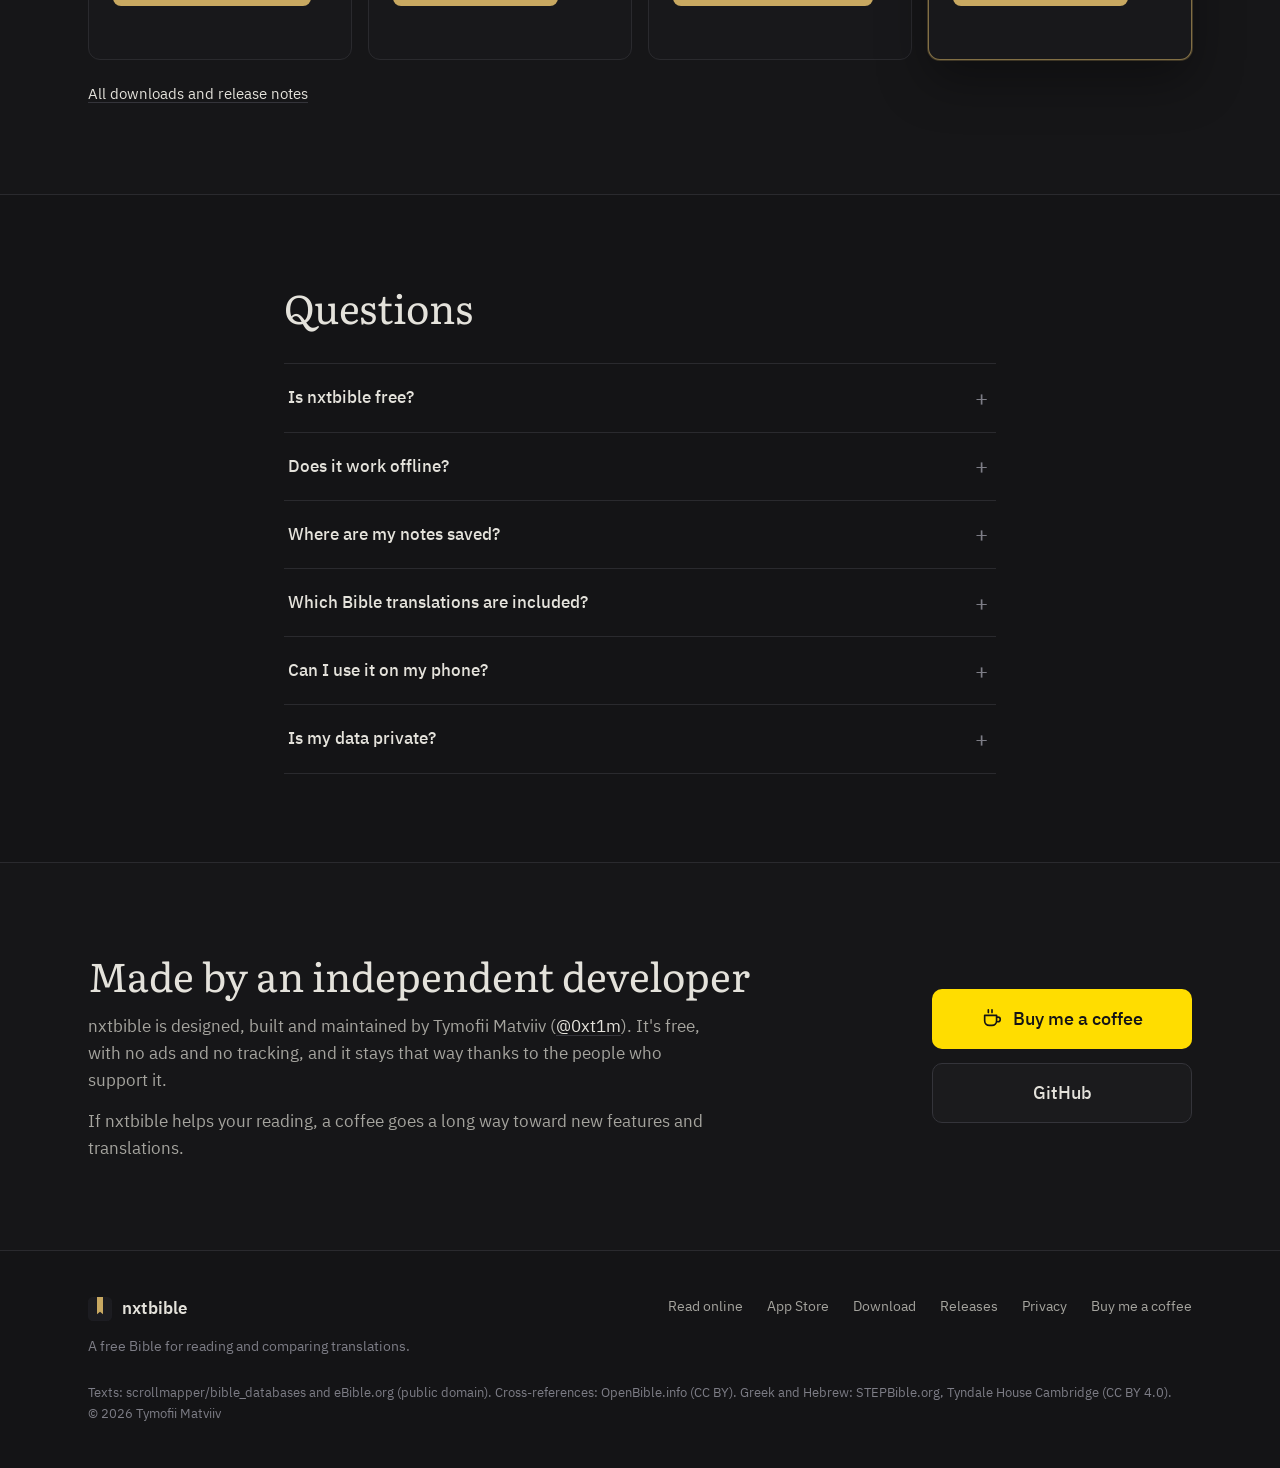
==== commit 75e92ef6: "Deploy web build from cc1e925" ====
--- a/index.html
+++ b/index.html
@@ -7,8 +7,10 @@
     <!-- Home-screen copies of the reader were saved with this address: send them straight to it. -->
     <script src="./standalone-redirect.js"></script>
 
-    <title>nxtbible — Free Desktop Bible App for Mac, Windows &amp; Linux</title>
-    <meta name="description" content="A free, offline Bible app for Mac, Windows and Linux. Compare the KJV, WEB, BSB and more side by side, with cross-references, Greek and Hebrew, and notes." />
+    <title>nxtbible — Free Bible App for iPhone, iPad, Mac, Windows &amp; Linux</title>
+    <meta name="description" content="A free, offline Bible app for iPhone, iPad, Mac, Windows and Linux. Compare the KJV, WEB, BSB and more side by side, with cross-references, Greek and Hebrew, and notes." />
+    <!-- Safari on iPhone and iPad offers the App Store app in a banner. -->
+    <meta name="apple-itunes-app" content="app-id=6825008594" />
     <link rel="canonical" href="https://nxtbible.com/" />
     <meta name="robots" content="index, follow, max-image-preview:large" />
     <meta name="author" content="Tymofii Matviiv" />
@@ -16,15 +18,15 @@
     <meta property="og:type" content="website" />
     <meta property="og:site_name" content="nxtbible" />
     <meta property="og:url" content="https://nxtbible.com/" />
-    <meta property="og:title" content="nxtbible — the free desktop Bible" />
-    <meta property="og:description" content="Read, compare and study the Bible offline on Mac, Windows and Linux, or in your browser. Free, with no account." />
+    <meta property="og:title" content="nxtbible — the free Bible app" />
+    <meta property="og:description" content="Read, compare and study the Bible offline on iPhone, iPad, Mac, Windows and Linux, or in your browser. Free, with no account." />
     <meta property="og:image" content="https://nxtbible.com/og-image.jpg" />
     <meta property="og:image:width" content="1200" />
     <meta property="og:image:height" content="630" />
     <meta property="og:image:alt" content="nxtbible showing John 1 with the Greek words of the selected verse" />
     <meta name="twitter:card" content="summary_large_image" />
-    <meta name="twitter:title" content="nxtbible — the free desktop Bible" />
-    <meta name="twitter:description" content="Read, compare and study the Bible offline on Mac, Windows and Linux, or in your browser." />
+    <meta name="twitter:title" content="nxtbible — the free Bible app" />
+    <meta name="twitter:description" content="Read, compare and study the Bible offline on iPhone, iPad, Mac, Windows and Linux, or in your browser." />
     <meta name="twitter:image" content="https://nxtbible.com/og-image.jpg" />
 
     <link rel="icon" type="image/svg+xml" href="./favicon.svg" />
@@ -55,16 +57,17 @@
             "@type": "SoftwareApplication",
             "name": "nxtbible",
             "url": "https://nxtbible.com/",
-            "description": "A free Bible app for reading, comparing and studying Scripture offline on Mac, Windows and Linux, or in a web browser. Includes the KJV, WEB, ASV, BSB and YLT, 338,557 cross-references, and Greek and Hebrew words with a lexicon.",
+            "description": "A free Bible app for reading, comparing and studying Scripture offline on iPhone, iPad, Mac, Windows and Linux, or in a web browser. Includes the KJV, WEB, ASV, BSB and YLT, 338,557 cross-references, and Greek and Hebrew words with a lexicon.",
             "applicationCategory": "ReferenceApplication",
-            "operatingSystem": "macOS, Windows, Linux, Web",
-            "downloadUrl": "https://github.com/0xt1m/nxtbible-releases/releases/latest",
+            "operatingSystem": "iOS, iPadOS, macOS, Windows, Linux, Web",
+            "downloadUrl": ["https://apps.apple.com/us/app/nxtbible/id6825008594", "https://github.com/0xt1m/nxtbible-releases/releases/latest"],
+            "installUrl": "https://apps.apple.com/us/app/nxtbible/id6825008594",
             "image": "https://nxtbible.com/og-image.jpg",
             "isAccessibleForFree": true,
             "offers": { "@type": "Offer", "price": "0", "priceCurrency": "USD" },
             "author": { "@id": "https://nxtbible.com/#developer" },
             "featureList": [
-              "Works offline in the desktop app",
+              "Works offline in the iPhone, iPad and desktop apps",
               "Compare translations side by side with differences marked",
               "338,557 cross-references from OpenBible.info",
               "Greek and Hebrew words with Strong's numbers and lexicon entries",
@@ -77,18 +80,18 @@
             "@type": "FAQPage",
             "mainEntity": [
               { "@type": "Question", "name": "Is nxtbible free?", "acceptedAnswer": { "@type": "Answer", "text": "Yes. nxtbible is free to download and to use in the browser, with no account, ads or subscription. The included translations are in the public domain." } },
-              { "@type": "Question", "name": "Does nxtbible work offline?", "acceptedAnswer": { "@type": "Answer", "text": "The desktop app works fully offline: every translation, cross-reference and lexicon entry is stored on your computer. The web version needs an internet connection." } },
-              { "@type": "Question", "name": "Where are my notes saved?", "acceptedAnswer": { "@type": "Answer", "text": "In the desktop app, notes, highlights and bookmarks are saved to a file on your computer. In the browser they are kept in that browser's site storage, which is erased if you clear your browsing data and can be removed by the browser itself, so export them regularly or use the desktop app." } },
+              { "@type": "Question", "name": "Does nxtbible work offline?", "acceptedAnswer": { "@type": "Answer", "text": "The iPhone, iPad and desktop apps work fully offline: every translation, cross-reference and lexicon entry is stored on your device. The web version needs an internet connection." } },
+              { "@type": "Question", "name": "Where are my notes saved?", "acceptedAnswer": { "@type": "Answer", "text": "In the iPhone, iPad and desktop apps, notes, highlights and bookmarks are saved on your device. In the browser they are kept in that browser's site storage, which is erased if you clear your browsing data and can be removed by the browser itself, so export them regularly or use one of the apps." } },
               { "@type": "Question", "name": "Which Bible translations are included?", "acceptedAnswer": { "@type": "Answer", "text": "The King James Version (KJV), World English Bible (WEB) with footnotes, American Standard Version (ASV), Berean Standard Bible (BSB) and Young's Literal Translation (YLT). The desktop app can also import other translations from MyBible modules." } },
-              { "@type": "Question", "name": "Can I use nxtbible on my phone?", "acceptedAnswer": { "@type": "Answer", "text": "Yes. The web version has a layout made for phones, and you can add it to your home screen. The downloadable app is for Mac, Windows and Linux." } }
+              { "@type": "Question", "name": "Can I use nxtbible on my phone?", "acceptedAnswer": { "@type": "Answer", "text": "Yes. nxtbible is on the App Store for iPhone and iPad: https://apps.apple.com/us/app/nxtbible/id6825008594. On Android, the web version has a layout made for phones, and you can add it to your home screen." } }
             ]
           }
         ]
       }
     </script>
-    <script type="module" crossorigin src="./assets/home-DpnF4giF.js"></script>
+    <script type="module" crossorigin src="./assets/home-Dr4HsGGh.js"></script>
     <link rel="modulepreload" crossorigin href="./assets/modulepreload-polyfill-B5Qt9EMX.js">
-    <link rel="stylesheet" crossorigin href="./assets/home-BHMdcVbA.css">
+    <link rel="stylesheet" crossorigin href="./assets/home-DVo_jIai.css">
   </head>
   <body>
     <a class="skip" href="#main">Skip to content</a>
@@ -100,6 +103,7 @@
         </a>
         <nav class="nav-links" aria-label="Sections">
           <a href="#features">Features</a>
+          <a href="#download">Download</a>
           <a href="#desktop">Desktop app</a>
           <a href="#translations">Translations</a>
           <a href="#faq">FAQ</a>
@@ -114,11 +118,11 @@
     <main id="main">
       <section class="hero">
         <div class="wrap">
-          <p class="eyebrow">Free · No account · Mac, Windows, Linux and the web</p>
-          <h1>The free desktop Bible for Mac, Windows and Linux</h1>
+          <p class="eyebrow">Free · No account · iPhone, iPad, Mac, Windows, Linux and the web</p>
+          <h1>The free Bible app for your phone and computer</h1>
           <p class="lede">
             Read, compare and study Scripture in a calm, fast app. Five translations, 338,557 cross-references and the
-            Greek and Hebrew behind every verse, in your browser or offline on your computer.
+            Greek and Hebrew behind every verse, in your browser or offline on your iPhone, iPad or computer.
           </p>
           <div class="cta">
             <a class="btn btn-big btn-primary" href="read/">
@@ -130,7 +134,7 @@
               <span id="hero-download-label">Download the app</span>
             </a>
           </div>
-          <p class="cta-note" id="hero-download-note">Free for Mac, Windows and Linux</p>
+          <p class="cta-note" id="hero-download-note">Free for iPhone, iPad, Mac, Windows and Linux</p>
 
           <figure class="shot shot-hero">
             <div class="shot-bar" aria-hidden="true"><span></span><span></span><span></span></div>
@@ -202,7 +206,7 @@
                 loading="lazy"
                 alt="nxtbible on a phone, reading Psalm 23 in the King James Version"
               />
-              <figcaption>Made for phones too. Add it to your home screen.</figcaption>
+              <figcaption>On iPhone and iPad from the <a href="https://apps.apple.com/us/app/nxtbible/id6825008594">App Store</a>.</figcaption>
             </figure>
           </div>
         </div>
@@ -293,8 +297,14 @@
       <section class="section section-alt" id="download" aria-labelledby="download-title">
         <div class="wrap">
           <h2 id="download-title">Download nxtbible</h2>
-          <p class="section-lede" id="download-version">Free for Mac, Windows and Linux.</p>
+          <p class="section-lede" id="download-version">Free for iPhone, iPad, Mac, Windows and Linux.</p>
           <div class="dl-grid">
+            <article class="dl-card" data-os="ios">
+              <h3>iPhone and iPad</h3>
+              <p>From the App Store. Works offline, and swipe to turn the chapter. Requires iOS or iPadOS 15 or later.</p>
+              <a class="btn btn-primary" href="https://apps.apple.com/us/app/nxtbible/id6825008594">Get it on the App Store</a>
+              <span class="dl-size"></span>
+            </article>
             <article class="dl-card" data-os="mac">
               <h3>Mac</h3>
               <p>For Macs with Apple silicon (M1 or later). Signed and notarized by Apple, so it opens with a double-click.</p>
@@ -327,11 +337,11 @@
           </details>
           <details>
             <summary>Does it work offline?</summary>
-            <p>The desktop app works fully offline: every translation, cross-reference and lexicon entry is stored on your computer. The web version needs an internet connection.</p>
+            <p>The iPhone, iPad and desktop apps work fully offline: every translation, cross-reference and lexicon entry is stored on your device. The web version needs an internet connection.</p>
           </details>
           <details>
             <summary>Where are my notes saved?</summary>
-            <p>In the desktop app, notes, highlights and bookmarks are saved to a file on your computer. In the browser they are kept in that browser's site storage, which is erased if you clear your browsing data and can be removed by the browser itself, so export them regularly or use the desktop app.</p>
+            <p>In the iPhone, iPad and desktop apps, notes, highlights and bookmarks are saved on your device. In the browser they are kept in that browser's site storage, which is erased if you clear your browsing data and can be removed by the browser itself, so export them regularly or use one of the apps.</p>
           </details>
           <details>
             <summary>Which Bible translations are included?</summary>
@@ -339,11 +349,11 @@
           </details>
           <details>
             <summary>Can I use it on my phone?</summary>
-            <p>Yes. The web version has a layout made for phones, and you can add it to your home screen. The downloadable app is for Mac, Windows and Linux.</p>
+            <p>Yes. nxtbible is on the <a href="https://apps.apple.com/us/app/nxtbible/id6825008594">App Store for iPhone and iPad</a>, free, and works offline. On Android, the web version has a layout made for phones, and you can add it to your home screen.</p>
           </details>
           <details>
             <summary>Is my data private?</summary>
-            <p>nxtbible has no accounts and no analytics. Your notes stay on your device and are never uploaded. The desktop app only goes online to check for updates. Read the full <a href="privacy/">privacy policy</a>.</p>
+            <p>nxtbible has no accounts and no analytics. Your notes stay on your device and are never uploaded. The apps go online only to check for updates and to download translations you choose. Read the full <a href="privacy/">privacy policy</a>.</p>
           </details>
         </div>
       </section>
@@ -380,6 +390,7 @@
         </div>
         <nav class="footer-links" aria-label="Footer">
           <a href="read/">Read online</a>
+          <a href="https://apps.apple.com/us/app/nxtbible/id6825008594">App Store</a>
           <a href="#download">Download</a>
           <a href="https://github.com/0xt1m/nxtbible-releases/releases" target="_blank" rel="noopener">Releases</a>
           <a href="privacy/">Privacy</a>
--- a/assets/home-DVo_jIai.css
+++ b/assets/home-DVo_jIai.css
@@ -0,0 +1 @@
+@font-face{font-family:IBM Plex Sans;font-style:normal;font-display:swap;font-weight:400;src:url(./ibm-plex-sans-cyrillic-ext-400-normal-BJItruJi.woff2) format("woff2"),url(./ibm-plex-sans-cyrillic-ext-400-normal-C1SKuNhx.woff) format("woff");unicode-range:U+0460-052F,U+1C80-1C88,U+20B4,U+2DE0-2DFF,U+A640-A69F,U+FE2E-FE2F}@font-face{font-family:IBM Plex Sans;font-style:normal;font-display:swap;font-weight:400;src:url(./ibm-plex-sans-cyrillic-400-normal-BPWuI_CM.woff2) format("woff2"),url(./ibm-plex-sans-cyrillic-400-normal-CTUnhTqV.woff) format("woff");unicode-range:U+0301,U+0400-045F,U+0490-0491,U+04B0-04B1,U+2116}@font-face{font-family:IBM Plex Sans;font-style:normal;font-display:swap;font-weight:400;src:url(./ibm-plex-sans-greek-400-normal-n6oPB5VF.woff2) format("woff2"),url(./ibm-plex-sans-greek-400-normal-DSasf_jt.woff) format("woff");unicode-range:U+0370-0377,U+037A-037F,U+0384-038A,U+038C,U+038E-03A1,U+03A3-03FF}@font-face{font-family:IBM Plex Sans;font-style:normal;font-display:swap;font-weight:400;src:url(./ibm-plex-sans-vietnamese-400-normal-B97dYap6.woff2) format("woff2"),url(./ibm-plex-sans-vietnamese-400-normal-OKGpH0gQ.woff) format("woff");unicode-range:U+0102-0103,U+0110-0111,U+0128-0129,U+0168-0169,U+01A0-01A1,U+01AF-01B0,U+0300-0301,U+0303-0304,U+0308-0309,U+0323,U+0329,U+1EA0-1EF9,U+20AB}@font-face{font-family:IBM Plex Sans;font-style:normal;font-display:swap;font-weight:400;src:url(./ibm-plex-sans-latin-ext-400-normal-BHf956ki.woff2) format("woff2"),url(./ibm-plex-sans-latin-ext-400-normal-CyDjbWPV.woff) format("woff");unicode-range:U+0100-02AF,U+0304,U+0308,U+0329,U+1E00-1E9F,U+1EF2-1EFF,U+2020,U+20A0-20AB,U+20AD-20C0,U+2113,U+2C60-2C7F,U+A720-A7FF}@font-face{font-family:IBM Plex Sans;font-style:normal;font-display:swap;font-weight:400;src:url(./ibm-plex-sans-latin-400-normal-CdZtFfYS.woff2) format("woff2"),url(./ibm-plex-sans-latin-400-normal-BU83cd9M.woff) format("woff");unicode-range:U+0000-00FF,U+0131,U+0152-0153,U+02BB-02BC,U+02C6,U+02DA,U+02DC,U+0304,U+0308,U+0329,U+2000-206F,U+2074,U+20AC,U+2122,U+2191,U+2193,U+2212,U+2215,U+FEFF,U+FFFD}@font-face{font-family:IBM Plex Sans;font-style:normal;font-display:swap;font-weight:500;src:url(./ibm-plex-sans-cyrillic-ext-500-normal-Cfrm0EKX.woff2) format("woff2"),url(./ibm-plex-sans-cyrillic-ext-500-normal-DujcQJCN.woff) format("woff");unicode-range:U+0460-052F,U+1C80-1C88,U+20B4,U+2DE0-2DFF,U+A640-A69F,U+FE2E-FE2F}@font-face{font-family:IBM Plex Sans;font-style:normal;font-display:swap;font-weight:500;src:url(./ibm-plex-sans-cyrillic-500-normal-D1zm99-P.woff2) format("woff2"),url(./ibm-plex-sans-cyrillic-500-normal-BEypoZQd.woff) format("woff");unicode-range:U+0301,U+0400-045F,U+0490-0491,U+04B0-04B1,U+2116}@font-face{font-family:IBM Plex Sans;font-style:normal;font-display:swap;font-weight:500;src:url(./ibm-plex-sans-greek-500-normal-By04ZBDJ.woff2) format("woff2"),url(./ibm-plex-sans-greek-500-normal-BwBTeJfm.woff) format("woff");unicode-range:U+0370-0377,U+037A-037F,U+0384-038A,U+038C,U+038E-03A1,U+03A3-03FF}@font-face{font-family:IBM Plex Sans;font-style:normal;font-display:swap;font-weight:500;src:url(./ibm-plex-sans-vietnamese-500-normal-rpgY82Kd.woff2) format("woff2"),url(./ibm-plex-sans-vietnamese-500-normal-V_-bWxzT.woff) format("woff");unicode-range:U+0102-0103,U+0110-0111,U+0128-0129,U+0168-0169,U+01A0-01A1,U+01AF-01B0,U+0300-0301,U+0303-0304,U+0308-0309,U+0323,U+0329,U+1EA0-1EF9,U+20AB}@font-face{font-family:IBM Plex Sans;font-style:normal;font-display:swap;font-weight:500;src:url(./ibm-plex-sans-latin-ext-500-normal-DprGrCew.woff2) format("woff2"),url(./ibm-plex-sans-latin-ext-500-normal-CgrnmiIU.woff) format("woff");unicode-range:U+0100-02AF,U+0304,U+0308,U+0329,U+1E00-1E9F,U+1EF2-1EFF,U+2020,U+20A0-20AB,U+20AD-20C0,U+2113,U+2C60-2C7F,U+A720-A7FF}@font-face{font-family:IBM Plex Sans;font-style:normal;font-display:swap;font-weight:500;src:url(./ibm-plex-sans-latin-500-normal-BFLYOLbL.woff2) format("woff2"),url(./ibm-plex-sans-latin-500-normal-Dh0NORqx.woff) format("woff");unicode-range:U+0000-00FF,U+0131,U+0152-0153,U+02BB-02BC,U+02C6,U+02DA,U+02DC,U+0304,U+0308,U+0329,U+2000-206F,U+2074,U+20AC,U+2122,U+2191,U+2193,U+2212,U+2215,U+FEFF,U+FFFD}@font-face{font-family:IBM Plex Sans;font-style:normal;font-display:swap;font-weight:600;src:url(./ibm-plex-sans-cyrillic-ext-600-normal-jBHiQjEG.woff2) format("woff2"),url(./ibm-plex-sans-cyrillic-ext-600-normal-CJ5MtzOJ.woff) format("woff");unicode-range:U+0460-052F,U+1C80-1C88,U+20B4,U+2DE0-2DFF,U+A640-A69F,U+FE2E-FE2F}@font-face{font-family:IBM Plex Sans;font-style:normal;font-display:swap;font-weight:600;src:url(./ibm-plex-sans-cyrillic-600-normal-DM9A4i1K.woff2) format("woff2"),url(./ibm-plex-sans-cyrillic-600-normal-BuRiwhxF.woff) format("woff");unicode-range:U+0301,U+0400-045F,U+0490-0491,U+04B0-04B1,U+2116}@font-face{font-family:IBM Plex Sans;font-style:normal;font-display:swap;font-weight:600;src:url(./ibm-plex-sans-greek-600-normal-FZrtz_q-.woff2) format("woff2"),url(./ibm-plex-sans-greek-600-normal-BJUfoJTU.woff) format("woff");unicode-range:U+0370-0377,U+037A-037F,U+0384-038A,U+038C,U+038E-03A1,U+03A3-03FF}@font-face{font-family:IBM Plex Sans;font-style:normal;font-display:swap;font-weight:600;src:url(./ibm-plex-sans-vietnamese-600-normal-DHNi5J5O.woff2) format("woff2"),url(./ibm-plex-sans-vietnamese-600-normal-D03elqKW.woff) format("woff");unicode-range:U+0102-0103,U+0110-0111,U+0128-0129,U+0168-0169,U+01A0-01A1,U+01AF-01B0,U+0300-0301,U+0303-0304,U+0308-0309,U+0323,U+0329,U+1EA0-1EF9,U+20AB}@font-face{font-family:IBM Plex Sans;font-style:normal;font-display:swap;font-weight:600;src:url(./ibm-plex-sans-latin-ext-600-normal-dAZVOL-H.woff2) format("woff2"),url(./ibm-plex-sans-latin-ext-600-normal-bp4QDljZ.woff) format("woff");unicode-range:U+0100-02AF,U+0304,U+0308,U+0329,U+1E00-1E9F,U+1EF2-1EFF,U+2020,U+20A0-20AB,U+20AD-20C0,U+2113,U+2C60-2C7F,U+A720-A7FF}@font-face{font-family:IBM Plex Sans;font-style:normal;font-display:swap;font-weight:600;src:url(./ibm-plex-sans-latin-600-normal-BGOKnPO6.woff2) format("woff2"),url(./ibm-plex-sans-latin-600-normal-ZykYOGKL.woff) format("woff");unicode-range:U+0000-00FF,U+0131,U+0152-0153,U+02BB-02BC,U+02C6,U+02DA,U+02DC,U+0304,U+0308,U+0329,U+2000-206F,U+2074,U+20AC,U+2122,U+2191,U+2193,U+2212,U+2215,U+FEFF,U+FFFD}@font-face{font-family:Literata;font-style:normal;font-display:swap;font-weight:400;src:url([data-uri]) format("woff2"),url(./literata-cyrillic-ext-400-normal-Cnvai1qE.woff) format("woff");unicode-range:U+0460-052F,U+1C80-1C88,U+20B4,U+2DE0-2DFF,U+A640-A69F,U+FE2E-FE2F}@font-face{font-family:Literata;font-style:normal;font-display:swap;font-weight:400;src:url(./literata-cyrillic-400-normal-BCYdZ4uu.woff2) format("woff2"),url(./literata-cyrillic-400-normal-JS7ncuz3.woff) format("woff");unicode-range:U+0301,U+0400-045F,U+0490-0491,U+04B0-04B1,U+2116}@font-face{font-family:Literata;font-style:normal;font-display:swap;font-weight:400;src:url(./literata-greek-ext-400-normal-BIc4bqRt.woff2) format("woff2"),url(./literata-greek-ext-400-normal-BbpD3vsL.woff) format("woff");unicode-range:U+1F00-1FFF}@font-face{font-family:Literata;font-style:normal;font-display:swap;font-weight:400;src:url(./literata-greek-400-normal-DUXuhftN.woff2) format("woff2"),url(./literata-greek-400-normal-CD0iu55A.woff) format("woff");unicode-range:U+0370-0377,U+037A-037F,U+0384-038A,U+038C,U+038E-03A1,U+03A3-03FF}@font-face{font-family:Literata;font-style:normal;font-display:swap;font-weight:400;src:url(./literata-vietnamese-400-normal-xEdCzdlV.woff2) format("woff2"),url(./literata-vietnamese-400-normal-Ca_s8lW0.woff) format("woff");unicode-range:U+0102-0103,U+0110-0111,U+0128-0129,U+0168-0169,U+01A0-01A1,U+01AF-01B0,U+0300-0301,U+0303-0304,U+0308-0309,U+0323,U+0329,U+1EA0-1EF9,U+20AB}@font-face{font-family:Literata;font-style:normal;font-display:swap;font-weight:400;src:url(./literata-latin-ext-400-normal-CZeQV5yS.woff2) format("woff2"),url(./literata-latin-ext-400-normal-BHF4F2oG.woff) format("woff");unicode-range:U+0100-02AF,U+0304,U+0308,U+0329,U+1E00-1E9F,U+1EF2-1EFF,U+2020,U+20A0-20AB,U+20AD-20C0,U+2113,U+2C60-2C7F,U+A720-A7FF}@font-face{font-family:Literata;font-style:normal;font-display:swap;font-weight:400;src:url(./literata-latin-400-normal-pwNTyDBq.woff2) format("woff2"),url(./literata-latin-400-normal-B0cgBCHK.woff) format("woff");unicode-range:U+0000-00FF,U+0131,U+0152-0153,U+02BB-02BC,U+02C6,U+02DA,U+02DC,U+0304,U+0308,U+0329,U+2000-206F,U+2074,U+20AC,U+2122,U+2191,U+2193,U+2212,U+2215,U+FEFF,U+FFFD}@font-face{font-family:Literata;font-style:normal;font-display:swap;font-weight:500;src:url([data-uri]) format("woff2"),url(./literata-cyrillic-ext-500-normal-DFDvrdW4.woff) format("woff");unicode-range:U+0460-052F,U+1C80-1C88,U+20B4,U+2DE0-2DFF,U+A640-A69F,U+FE2E-FE2F}@font-face{font-family:Literata;font-style:normal;font-display:swap;font-weight:500;src:url(./literata-cyrillic-500-normal-Bg6DPF6j.woff2) format("woff2"),url(./literata-cyrillic-500-normal-DwzCJFvz.woff) format("woff");unicode-range:U+0301,U+0400-045F,U+0490-0491,U+04B0-04B1,U+2116}@font-face{font-family:Literata;font-style:normal;font-display:swap;font-weight:500;src:url(./literata-greek-ext-500-normal-CE9_iuQp.woff2) format("woff2"),url(./literata-greek-ext-500-normal-DG-SfleR.woff) format("woff");unicode-range:U+1F00-1FFF}@font-face{font-family:Literata;font-style:normal;font-display:swap;font-weight:500;src:url(./literata-greek-500-normal-Dh2CYtNl.woff2) format("woff2"),url(./literata-greek-500-normal-DGYUTUkc.woff) format("woff");unicode-range:U+0370-0377,U+037A-037F,U+0384-038A,U+038C,U+038E-03A1,U+03A3-03FF}@font-face{font-family:Literata;font-style:normal;font-display:swap;font-weight:500;src:url(./literata-vietnamese-500-normal-B5oMlP3b.woff2) format("woff2"),url(./literata-vietnamese-500-normal-CBzgk_mG.woff) format("woff");unicode-range:U+0102-0103,U+0110-0111,U+0128-0129,U+0168-0169,U+01A0-01A1,U+01AF-01B0,U+0300-0301,U+0303-0304,U+0308-0309,U+0323,U+0329,U+1EA0-1EF9,U+20AB}@font-face{font-family:Literata;font-style:normal;font-display:swap;font-weight:500;src:url(./literata-latin-ext-500-normal-zKdXPx55.woff2) format("woff2"),url(./literata-latin-ext-500-normal-B-cIQ7Ae.woff) format("woff");unicode-range:U+0100-02AF,U+0304,U+0308,U+0329,U+1E00-1E9F,U+1EF2-1EFF,U+2020,U+20A0-20AB,U+20AD-20C0,U+2113,U+2C60-2C7F,U+A720-A7FF}@font-face{font-family:Literata;font-style:normal;font-display:swap;font-weight:500;src:url(./literata-latin-500-normal-BwsF2DMt.woff2) format("woff2"),url(./literata-latin-500-normal-BMhvqKBX.woff) format("woff");unicode-range:U+0000-00FF,U+0131,U+0152-0153,U+02BB-02BC,U+02C6,U+02DA,U+02DC,U+0304,U+0308,U+0329,U+2000-206F,U+2074,U+20AC,U+2122,U+2191,U+2193,U+2212,U+2215,U+FEFF,U+FFFD}:root{--bg: #141416;--bg-raised: #1a1a1d;--bg-card: #18181b;--line: #2a2a2e;--line-strong: #34343a;--text: #e4e2db;--text-2: #a5a49e;--text-3: #7d7d86;--accent: #c8a861;--accent-ink: #141416;--ok: #86b58f;--warn: #d9ba5a;--sans: "IBM Plex Sans", system-ui, -apple-system, "Segoe UI", sans-serif;--serif: "Literata", Georgia, "Times New Roman", serif;color-scheme:dark}*{box-sizing:border-box}html{scroll-behavior:smooth;scroll-padding-top:80px;-webkit-text-size-adjust:100%}@media (prefers-reduced-motion: reduce){html{scroll-behavior:auto}}body{margin:0;background:var(--bg);color:var(--text);font:400 17px/1.6 var(--sans);-webkit-font-smoothing:antialiased}img{max-width:100%;height:auto;display:block}a{color:inherit}:focus-visible{outline:2px solid var(--accent);outline-offset:3px;border-radius:4px}h1,h2,h3{margin:0;font-weight:400}p{margin:0}.wrap{width:100%;max-width:1152px;margin:0 auto;padding:0 16px}.wrap-narrow{max-width:760px}@media (min-width: 640px){.wrap{padding:0 24px}}.skip{position:absolute;left:-9999px;top:8px;z-index:100;background:var(--accent);color:var(--accent-ink);padding:8px 14px;border-radius:6px}.skip:focus{left:8px}.btn{display:inline-flex;align-items:center;justify-content:center;gap:10px;height:44px;padding:0 20px;border-radius:8px;border:1px solid transparent;font:500 15px/1 var(--sans);text-decoration:none;white-space:nowrap;cursor:pointer;transition:background-color .15s,border-color .15s,transform .15s}.btn:active{transform:translateY(1px)}.btn-primary{background:var(--accent);color:var(--accent-ink)}.btn-primary:hover{background:#d6b873}.btn-outline{border-color:var(--line-strong);color:var(--text);background:#ffffff05}.btn-outline:hover{border-color:var(--accent);background:#c8a86114}.btn-coffee{background:#fd0;color:#141416}.btn-coffee:hover{background:#ffe433}.btn-small{height:36px;padding:0 16px;font-size:14px}.btn-big{height:60px;padding:0 32px;font-size:18px;border-radius:10px}.nav{position:sticky;top:0;z-index:50;background:#141416d1;-webkit-backdrop-filter:saturate(140%) blur(12px);backdrop-filter:saturate(140%) blur(12px);border-bottom:1px solid var(--line);padding-top:env(safe-area-inset-top,0px)}.nav-inner{height:60px;display:flex;align-items:center;gap:28px}.brand{display:inline-flex;align-items:center;gap:10px;text-decoration:none;font-weight:600;font-size:17px;letter-spacing:.01em}.nav-links{display:none;gap:24px;font-size:14.5px}.nav-links a,.nav-support{color:var(--text-2);text-decoration:none}.nav-links a:hover,.nav-support:hover{color:var(--text)}.nav-actions{margin-left:auto;display:flex;align-items:center;gap:18px;font-size:14.5px}@media (min-width: 860px){.nav-links{display:flex}}.hero{position:relative;padding:64px 0 0;text-align:center;overflow:hidden;background:radial-gradient(60% 50% at 50% 0%,rgba(200,168,97,.16),transparent 70%),radial-gradient(40% 40% at 85% 30%,rgba(127,166,214,.06),transparent 70%)}.eyebrow{font-size:13.5px;letter-spacing:.04em;color:var(--accent);margin-bottom:18px}.hero h1{font-family:var(--serif);font-size:clamp(34px,6.4vw,64px);line-height:1.1;letter-spacing:-.01em;max-width:21ch;margin:0 auto;text-wrap:balance}.lede{max-width:640px;margin:22px auto 0;color:var(--text-2);font-size:clamp(17px,2.2vw,19px);text-wrap:pretty}.cta{display:flex;flex-wrap:wrap;justify-content:center;gap:14px;margin-top:36px}.cta .btn{min-width:220px}@media (max-width: 520px){.cta .btn{width:100%}}.cta-note{margin-top:14px;font-size:13.5px;color:var(--text-3);min-height:1.6em}.shot{margin:0;border:1px solid var(--line-strong);border-radius:12px;overflow:hidden;background:var(--bg-raised);box-shadow:0 30px 80px #0000008c,0 0 0 1px #0006}.shot-bar{height:28px;display:flex;align-items:center;gap:7px;padding:0 12px;border-bottom:1px solid var(--line);background:#1c1c20}.shot-bar span{width:10px;height:10px;border-radius:50%;background:#3a3a40}.shot-hero{margin:56px auto 0;max-width:1120px;border-bottom:0;border-radius:12px 12px 0 0}.shot figcaption,.phone figcaption{padding:12px 16px;font-size:13.5px;color:var(--text-3);border-top:1px solid var(--line);text-align:left}.section{padding:88px 0;border-top:1px solid var(--line)}.section-alt{background:#161618}.section h2{font-family:var(--serif);font-size:clamp(28px,4.2vw,40px);line-height:1.2;text-wrap:balance}.section-lede{margin-top:14px;max-width:660px;color:var(--text-2);text-wrap:pretty}@media (max-width: 640px){.section{padding:64px 0}.hero{padding-top:44px}}.grid{margin-top:44px;display:grid;gap:16px;grid-template-columns:repeat(auto-fill,minmax(min(100%,300px),1fr))}.card{padding:24px;border:1px solid var(--line);border-radius:12px;background:var(--bg-card)}.card h3{font-family:var(--sans);font-weight:500;font-size:17px;margin-bottom:8px;display:flex;align-items:center;gap:10px}.card h3:before{content:"";width:8px;height:8px;border-radius:2px;background:var(--accent);flex:0 0 auto}.card p{color:var(--text-2);font-size:15.5px}.showcase{margin-top:56px;display:grid;gap:28px;align-items:start}@media (min-width: 900px){.showcase{grid-template-columns:minmax(0,1fr) 260px}}.phone{margin:0 auto;width:260px;max-width:100%;border:1px solid var(--line-strong);border-radius:28px;overflow:hidden;background:var(--bg-raised);box-shadow:0 24px 60px #00000080}.phone img{width:100%}.phone figcaption{text-align:center}.phone figcaption a{color:var(--text-2);text-underline-offset:3px}.compare-table{margin-top:40px;border:1px solid var(--line);border-radius:12px;overflow:hidden;background:var(--bg-card)}.ct-row{display:grid;grid-template-columns:1fr;gap:6px;padding:16px 20px;border-top:1px solid var(--line);font-size:15.5px}.ct-row:first-child{border-top:0}.ct-row [role=rowheader]{font-weight:500}.ct-row [role=cell]{color:var(--text-2)}.ct-row [role=cell].yes{color:var(--text);padding-left:24px;position:relative}.ct-row [role=cell].yes:before{content:"✓";position:absolute;left:0;color:var(--ok);font-weight:600}.ct-head{display:none}.ct-row [role=cell]:not(.yes):before{content:"Browser: ";color:var(--text-3)}@media (min-width: 760px){.ct-row{grid-template-columns:180px 1fr 1fr;gap:24px;align-items:baseline}.ct-head{display:grid;background:#1c1c20;font-size:13px;color:var(--text-3);padding:12px 20px}.ct-head span:nth-child(2){color:var(--accent)}.ct-row [role=cell]:not(.yes):before{content:none}}.notice{margin-top:28px;display:flex;gap:16px;padding:22px 24px;border:1px solid rgba(217,186,90,.35);border-left:3px solid var(--warn);border-radius:12px;background:#d9ba5a0f}.notice>svg{color:var(--warn);flex:0 0 auto;margin-top:2px}.notice h3{font-weight:500;font-size:17px;margin-bottom:8px}.notice p{color:var(--text-2);font-size:15.5px}.notice p+p{margin-top:10px}.notice strong{color:var(--text);font-weight:500}.tl-list{list-style:none;margin:36px 0 0;padding:0;border-top:1px solid var(--line)}.tl-list li{display:grid;grid-template-columns:64px 1fr auto;gap:16px;align-items:baseline;padding:16px 4px;border-bottom:1px solid var(--line)}.tl-list b{color:var(--accent);font-weight:600;font-size:15px;letter-spacing:.02em}.tl-list span{font-family:var(--serif);font-size:18px}.tl-list em{font-style:normal;color:var(--text-3);font-size:14px;font-variant-numeric:tabular-nums}.tl-more{margin-top:22px;color:var(--text-2);font-size:15.5px;max-width:680px}.tl-more strong{color:var(--text);font-weight:500}.dl-grid{margin-top:40px;display:grid;gap:16px;grid-template-columns:repeat(auto-fit,minmax(min(100%,240px),1fr))}.dl-card{display:flex;flex-direction:column;gap:12px;padding:26px 24px;border:1px solid var(--line);border-radius:12px;background:var(--bg-card)}.dl-card h3{font-family:var(--serif);font-size:24px}.dl-card p{color:var(--text-2);font-size:15px;flex:1}.dl-card .btn{align-self:flex-start}.dl-card .btn:not(.btn-primary){border-color:var(--line-strong)}.dl-card.is-yours{border-color:#c8a86199;box-shadow:0 0 0 1px #c8a86140,0 20px 50px #00000059}.dl-card.is-yours h3:after{content:"Your system";margin-left:12px;vertical-align:middle;font:500 12px/1 var(--sans);color:var(--accent);border:1px solid rgba(200,168,97,.5);border-radius:99px;padding:4px 9px}.dl-size{font-size:13px;color:var(--text-3);min-height:1.2em}.dl-all{margin-top:22px;font-size:15px}.dl-all a,.about a:not(.btn){color:var(--text);text-decoration-color:var(--line-strong);text-underline-offset:3px}.dl-all a:hover,.about a:not(.btn):hover{text-decoration-color:var(--accent)}details{border-bottom:1px solid var(--line)}details:first-of-type{margin-top:32px;border-top:1px solid var(--line)}summary{list-style:none;cursor:pointer;padding:20px 36px 20px 4px;position:relative;font-weight:500;font-size:17px}summary::-webkit-details-marker{display:none}summary:after{content:"+";position:absolute;right:8px;top:50%;transform:translateY(-50%);color:var(--text-3);font-size:22px;font-weight:400;transition:transform .2s}details[open] summary:after{transform:translateY(-50%) rotate(45deg);color:var(--accent)}details p{padding:0 4px 22px;color:var(--text-2);font-size:15.5px}.about{display:grid;gap:32px;align-items:center}.about p{margin-top:14px;color:var(--text-2);max-width:620px}.about-actions{display:flex;flex-wrap:wrap;gap:14px}@media (min-width: 900px){.about{grid-template-columns:1fr auto}.about-actions{flex-direction:column}.about-actions .btn{width:260px}}@media (max-width: 520px){.about-actions .btn{width:100%}}.footer{border-top:1px solid var(--line);padding:44px 0 calc(44px + env(safe-area-inset-bottom,0px));font-size:14px;color:var(--text-3)}.footer-inner{display:grid;gap:24px}.footer-brand p{margin-top:8px}.footer-brand .brand{color:var(--text)}.footer-links{display:flex;flex-wrap:wrap;gap:10px 24px}.footer-links a{color:var(--text-2);text-decoration:none}.footer-links a:hover{color:var(--text)}.credits{font-size:12.5px;line-height:1.7}@media (min-width: 860px){.footer-inner{grid-template-columns:1fr auto}.credits{grid-column:1 / -1}}.doc{padding:64px 0 88px}.doc h1{font-family:var(--serif);font-size:clamp(32px,5vw,44px);line-height:1.15}.doc-meta{margin-top:10px;color:var(--text-3);font-size:14px}.doc-summary{margin-top:28px;padding:20px 22px;border:1px solid var(--line);border-left:3px solid var(--accent);border-radius:10px;background:var(--bg-card);color:var(--text)}.doc h2{font-family:var(--serif);font-size:24px;margin-top:44px}.doc p,.doc li{color:var(--text-2);font-size:16px}.doc p{margin-top:14px}.doc ul{margin:14px 0 0;padding-left:20px;display:flex;flex-direction:column;gap:10px}.doc strong{color:var(--text);font-weight:500}.doc a{color:var(--text);text-decoration-color:var(--line-strong);text-underline-offset:3px}.doc a:hover{text-decoration-color:var(--accent)}details p a{color:var(--text);text-decoration-color:var(--line-strong);text-underline-offset:3px}
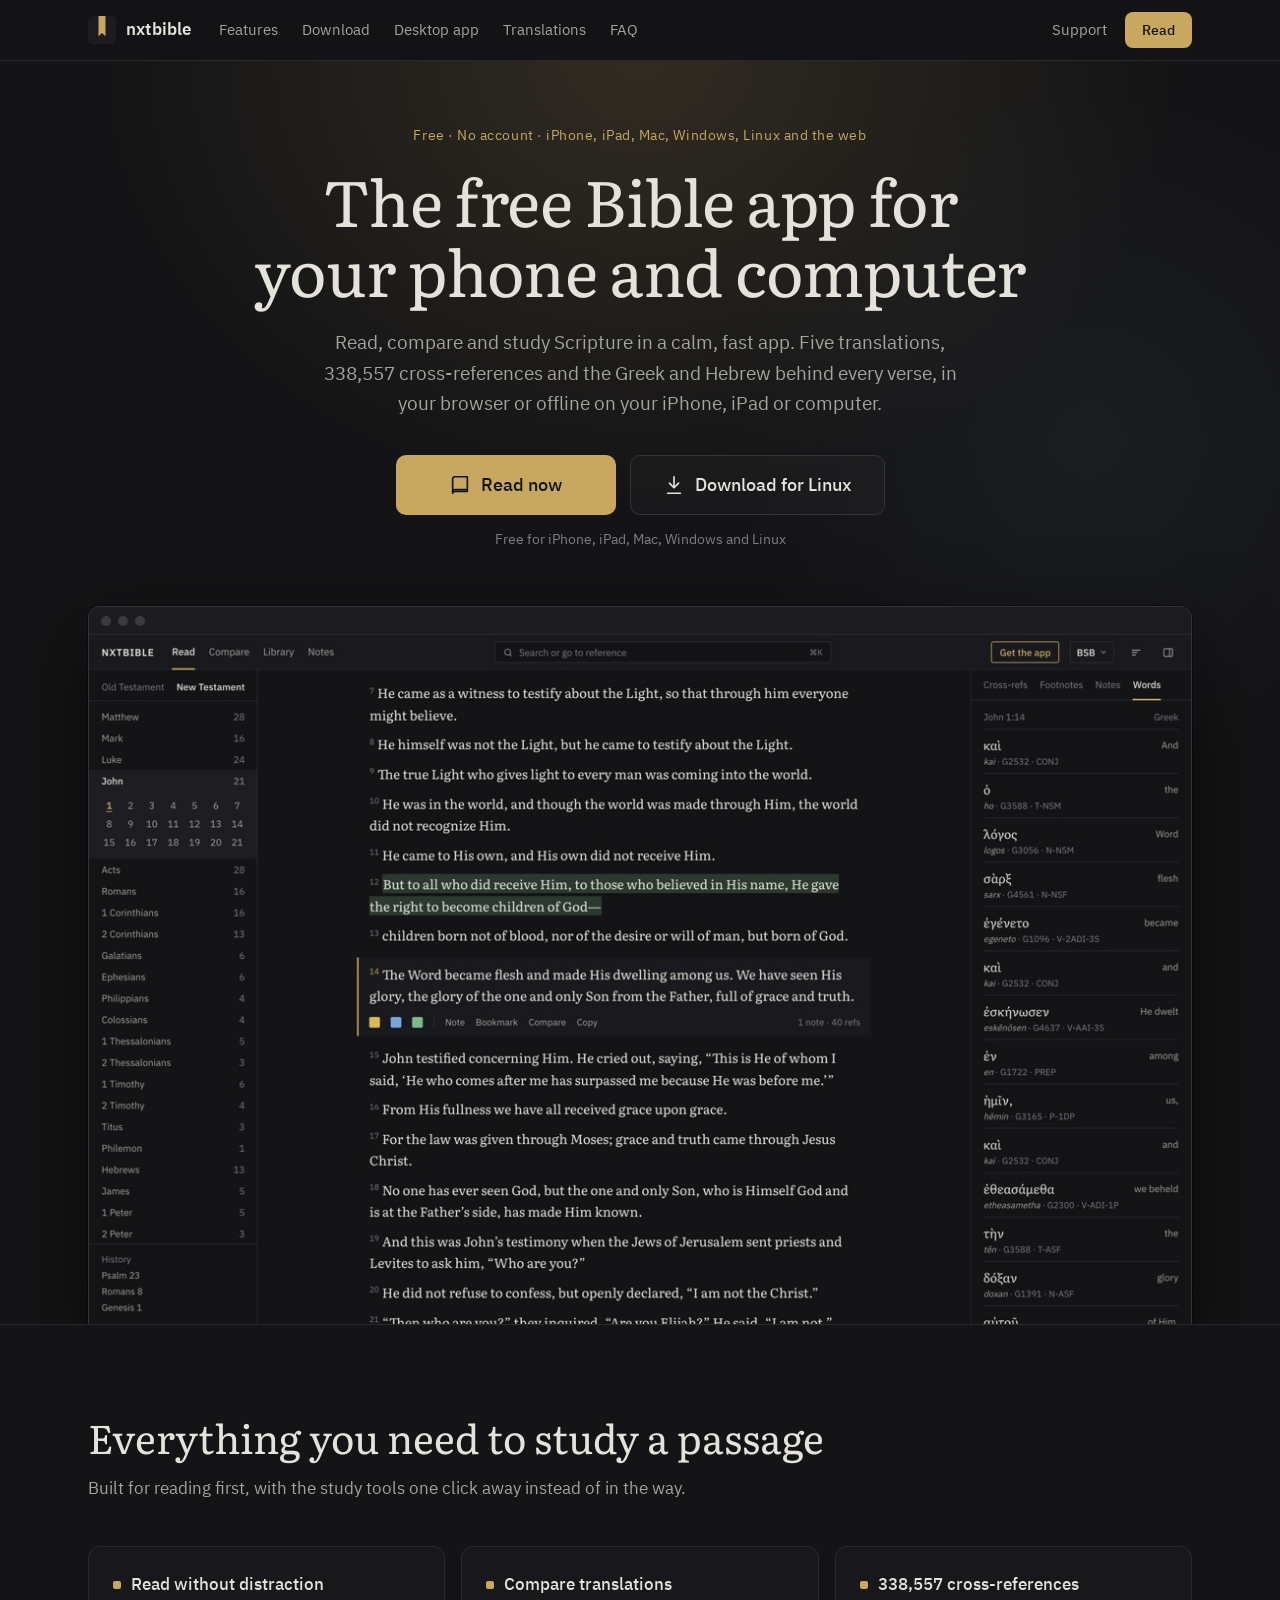
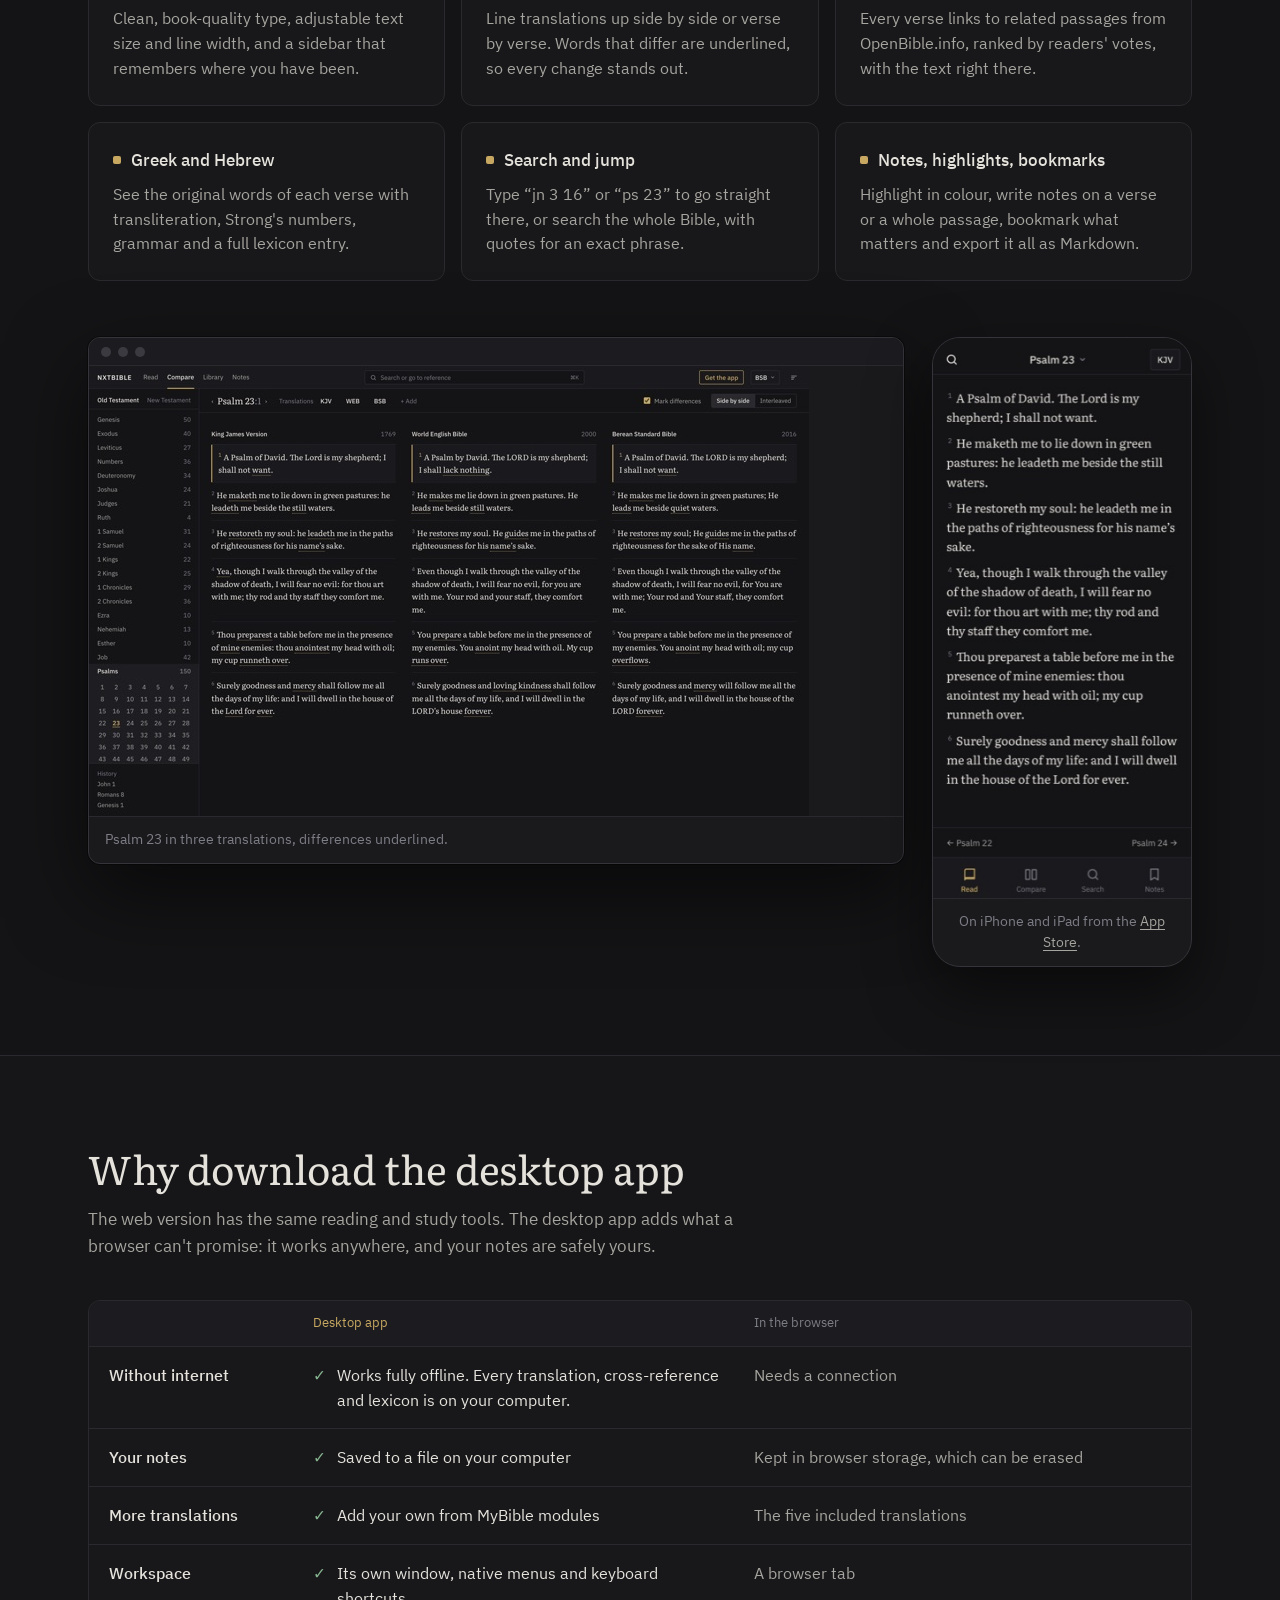
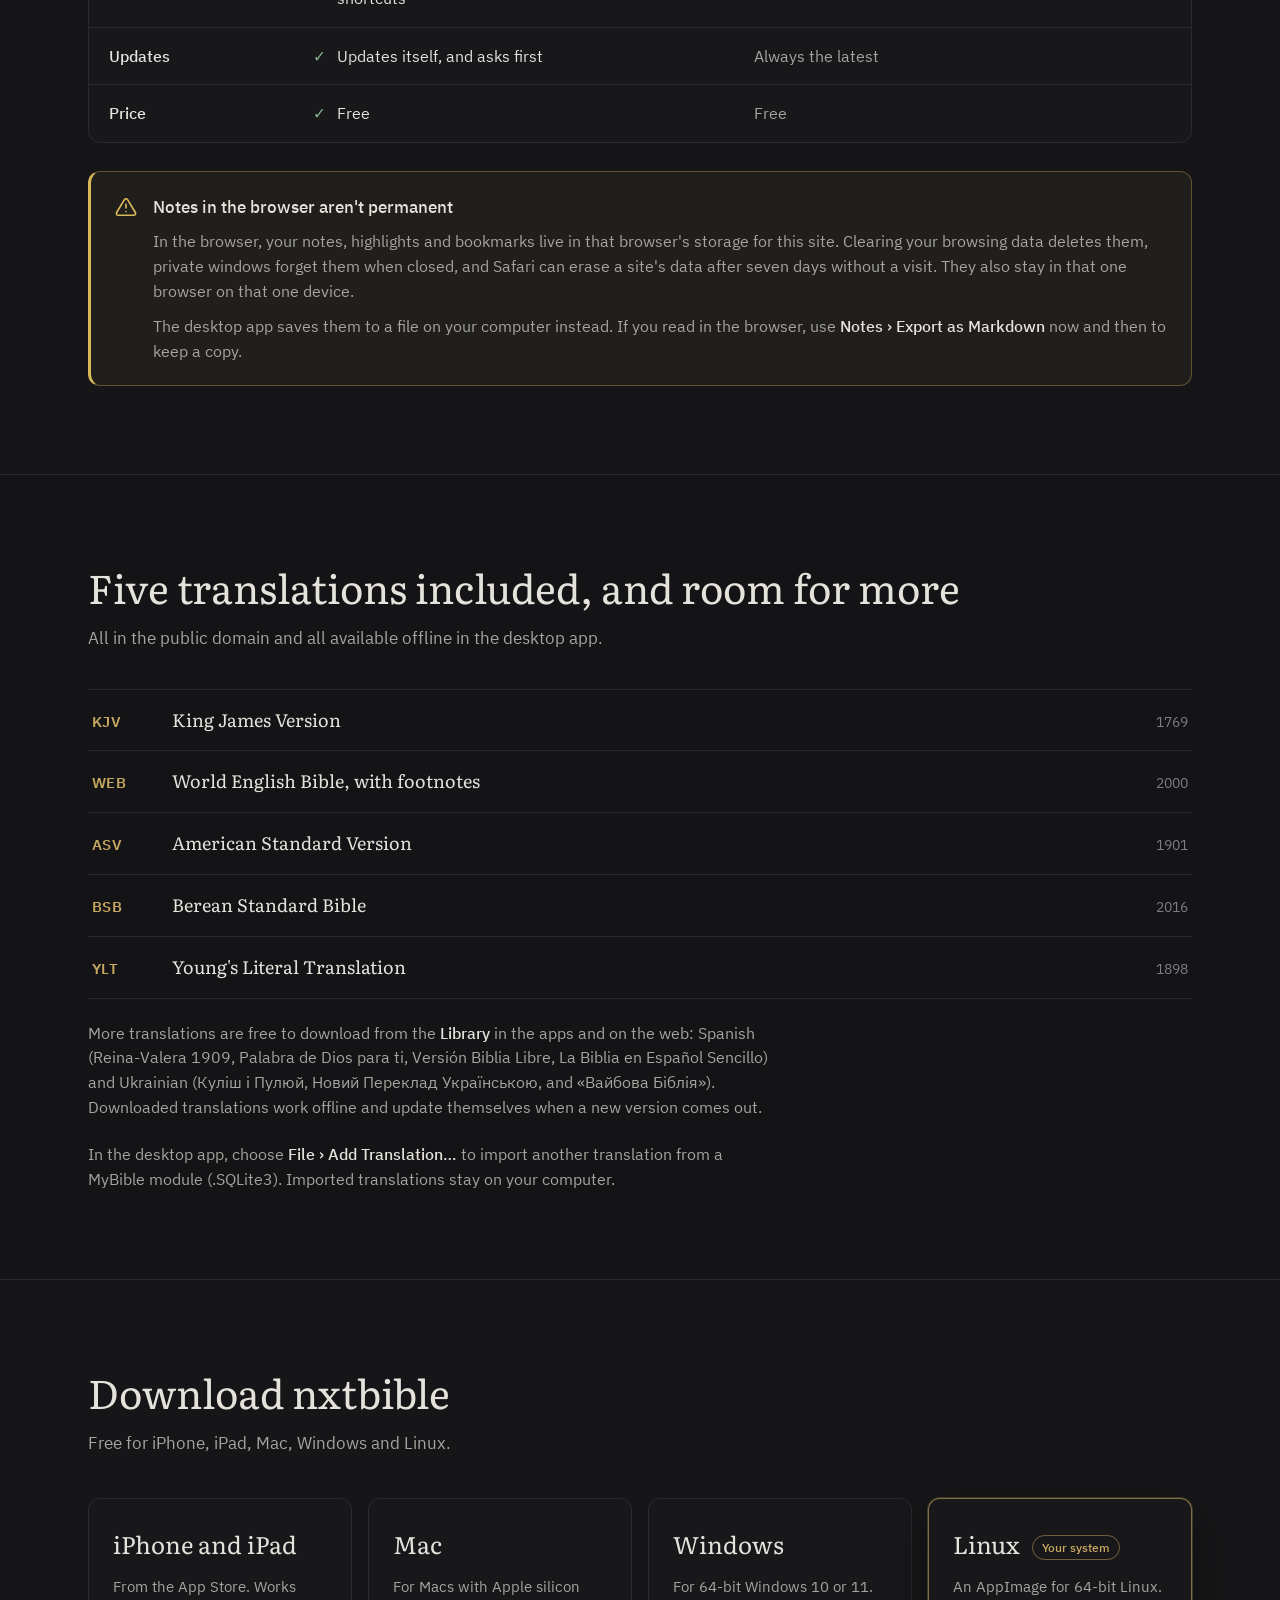
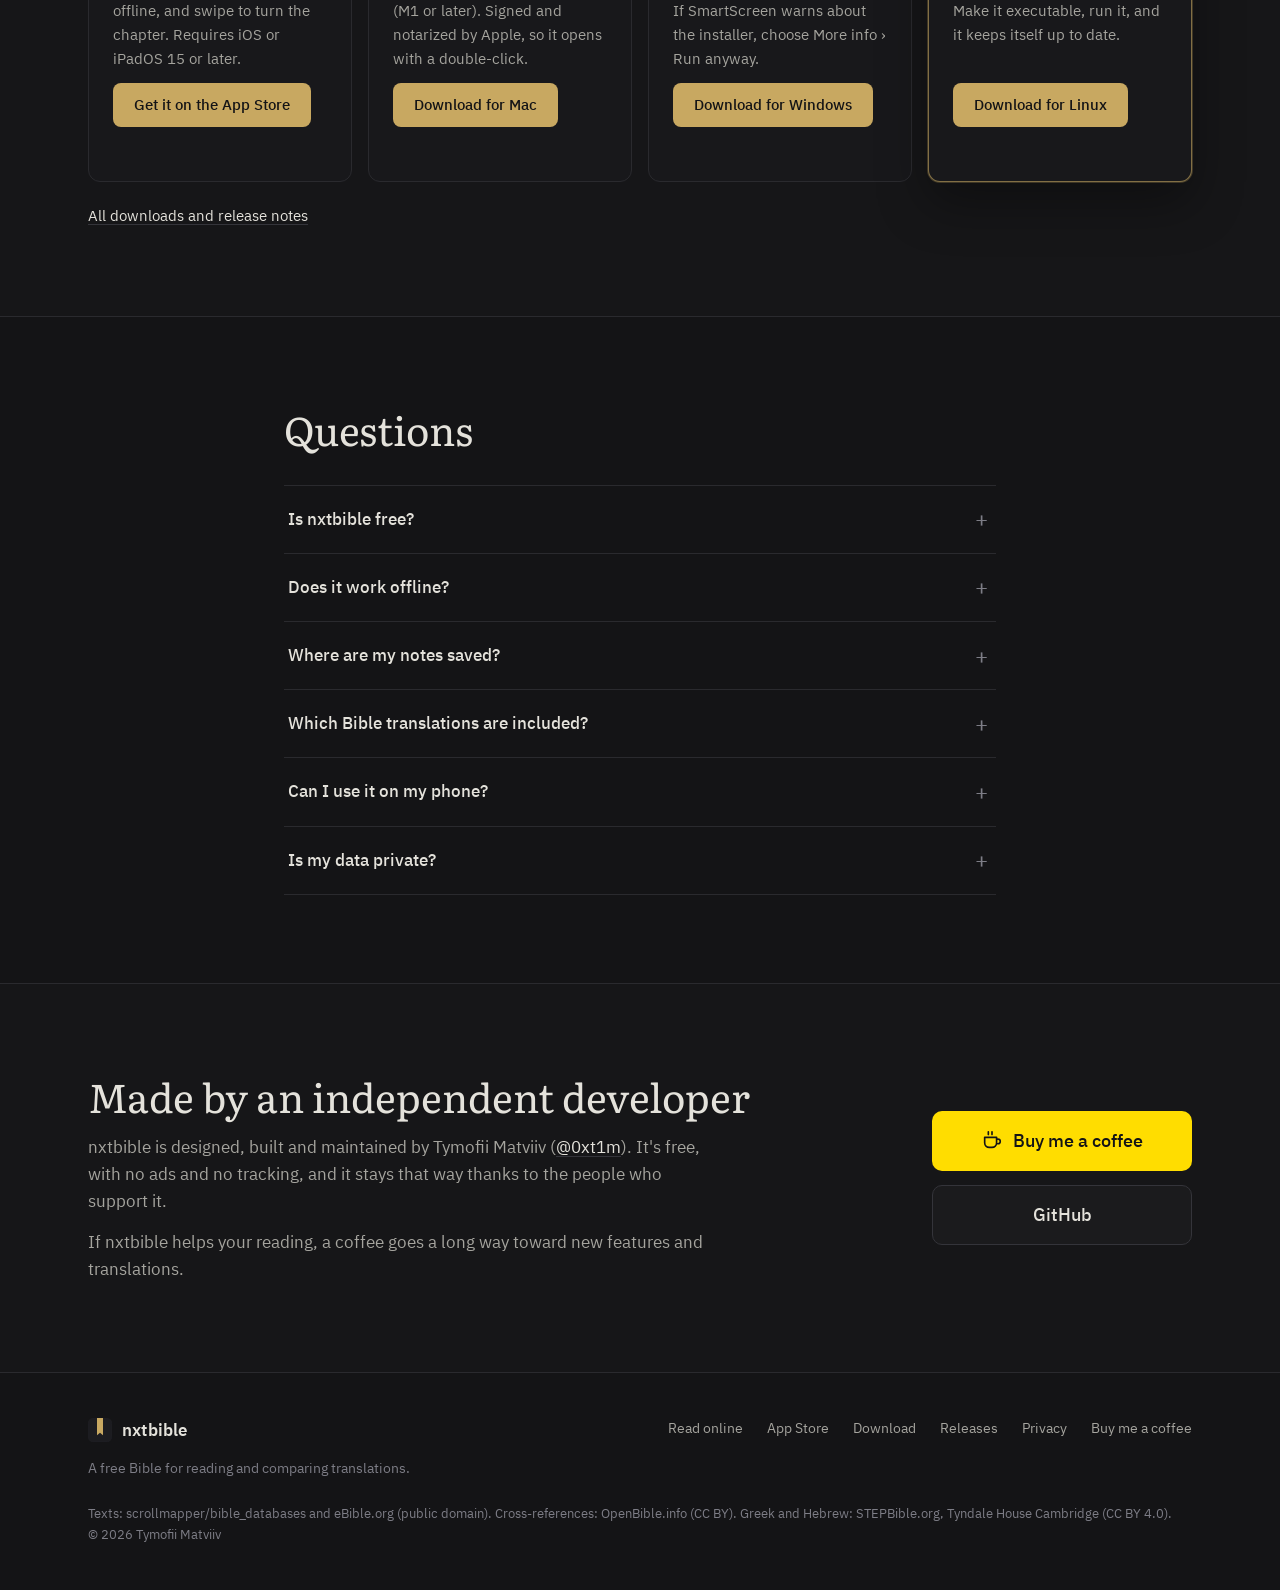
==== commit fe498b84: "Deploy web build from 623f829" ====
--- a/index.html
+++ b/index.html
@@ -72,6 +72,8 @@
               "338,557 cross-references from OpenBible.info",
               "Greek and Hebrew words with Strong's numbers and lexicon entries",
               "Full-text search and reference jumping",
+              "Free Spanish and Ukrainian translations to download",
+              "Notes on a verse or a passage of several verses",
               "Notes, highlights and bookmarks with Markdown export",
               "Import your own MyBible translations"
             ]
@@ -178,7 +180,7 @@
             </article>
             <article class="card">
               <h3>Notes, highlights, bookmarks</h3>
-              <p>Highlight in colour, write notes on any verse, bookmark what matters and export it all as Markdown.</p>
+              <p>Highlight in colour, write notes on a verse or a whole passage, bookmark what matters and export it all as Markdown.</p>
             </article>
           </div>
 
@@ -288,6 +290,12 @@
             <li><b>YLT</b><span>Young's Literal Translation</span><em>1898</em></li>
           </ul>
           <p class="tl-more">
+            More translations are free to download from the <strong>Library</strong> in the apps and on the web:
+            Spanish (Reina-Valera 1909, Palabra de Dios para ti, Versión Biblia Libre, La Biblia en Español Sencillo)
+            and Ukrainian (Куліш і Пулюй, Новий Переклад Українською, and «Вайбова Біблія»). Downloaded translations
+            work offline and update themselves when a new version comes out.
+          </p>
+          <p class="tl-more">
             In the desktop app, choose <strong>File › Add Translation…</strong> to import another translation from a
             MyBible module (.SQLite3). Imported translations stay on your computer.
           </p>
